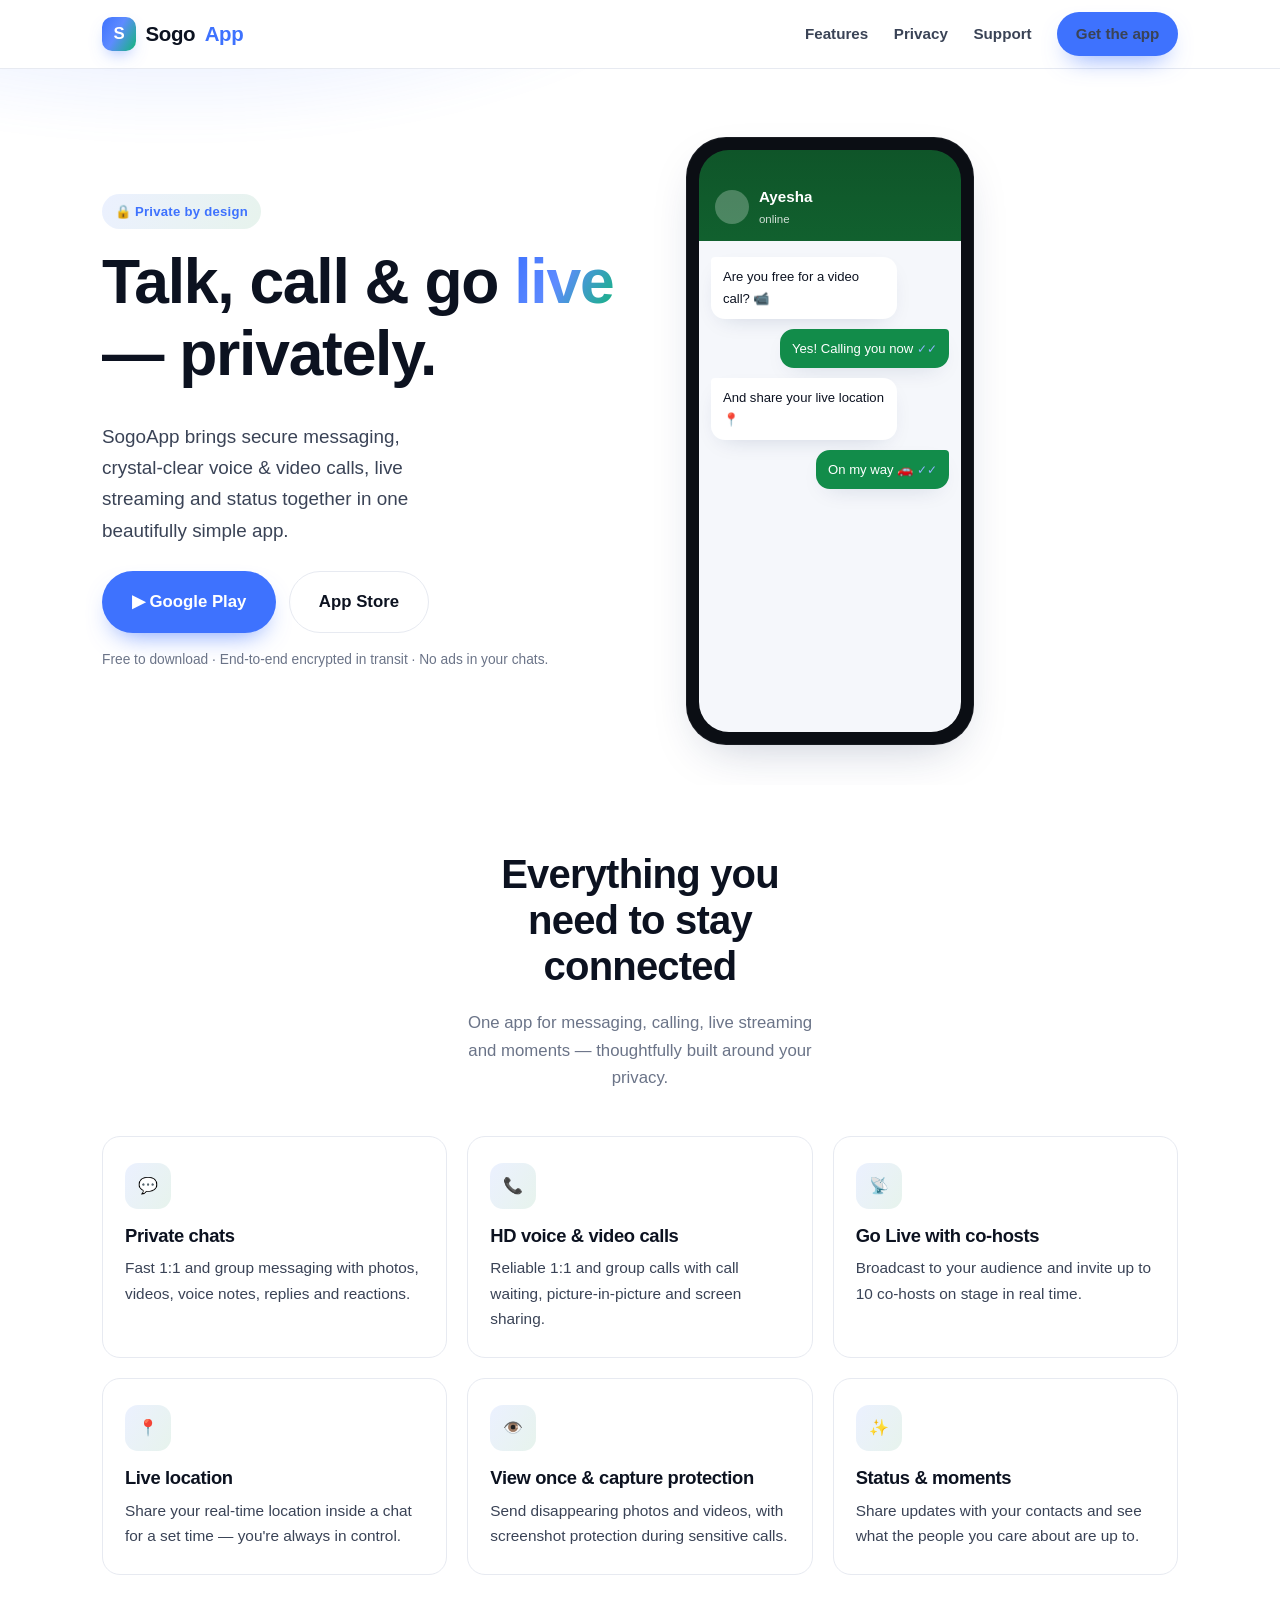
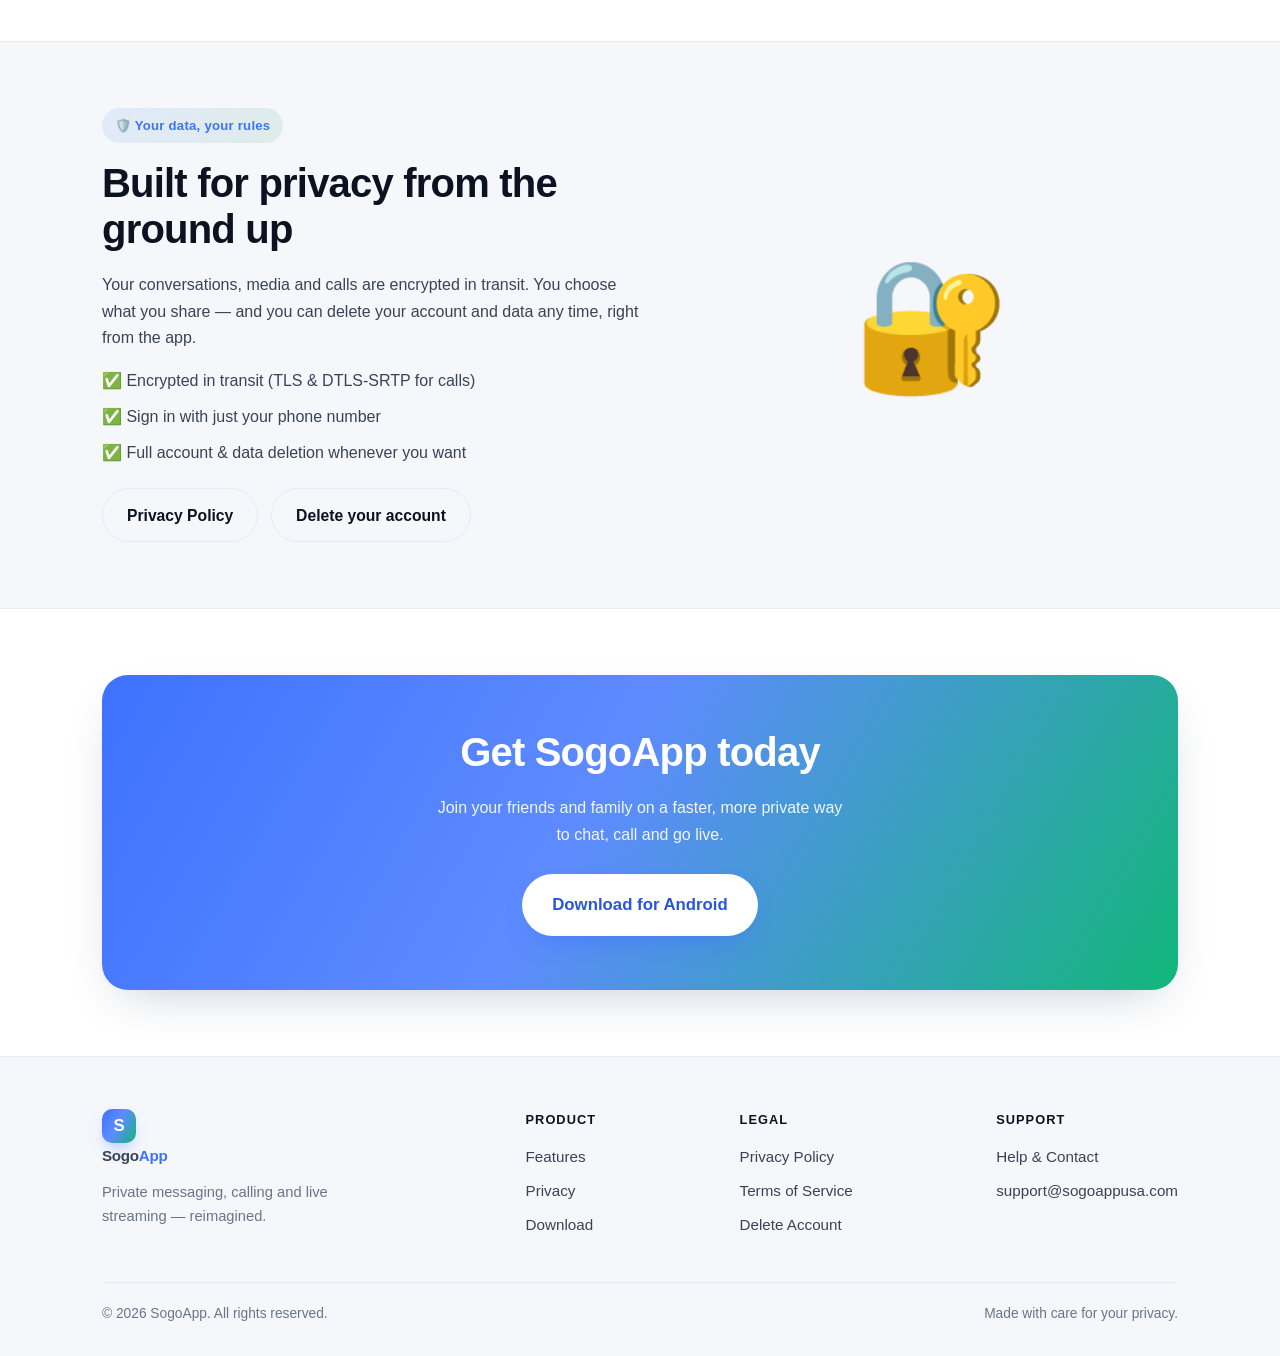
==== index.html @ 24f0921c "feat: SogoApp landing + legal pages (home, delete-account, privacy, terms, support)" ====
<!DOCTYPE html>
<html lang="en">
<head>
  <meta charset="utf-8" />
  <meta name="viewport" content="width=device-width, initial-scale=1" />
  <title>SogoApp — Private Messaging, Calls &amp; Live</title>
  <meta name="description" content="SogoApp is a private messaging and calling app — secure 1:1 and group chats, HD voice and video calls, live streaming with co-hosts, status updates and more." />
  <meta property="og:title" content="SogoApp — Private Messaging, Calls & Live" />
  <meta property="og:description" content="Secure chats, HD calls, live streaming and status — reimagined for privacy." />
  <meta property="og:type" content="website" />
  <link rel="icon" href="data:image/svg+xml,%3Csvg xmlns='http://www.w3.org/2000/svg' viewBox='0 0 100 100'%3E%3Crect width='100' height='100' rx='24' fill='%233E72FE'/%3E%3Ctext x='50' y='68' font-size='58' font-family='Arial' font-weight='bold' fill='white' text-anchor='middle'%3ES%3C/text%3E%3C/svg%3E" />
  <link rel="stylesheet" href="assets/style.css" />
</head>
<body>

  <!-- NAV -->
  <header class="nav">
    <div class="container nav-inner">
      <a href="index.html" class="brand"><span class="mark">S</span> Sogo<span style="color:var(--blue)">App</span></a>
      <nav class="nav-links">
        <a href="#features" class="hide-sm">Features</a>
        <a href="#privacy" class="hide-sm">Privacy</a>
        <a href="support" class="hide-sm">Support</a>
        <a href="#download" class="btn btn-primary" style="padding:.55rem 1.1rem">Get the app</a>
      </nav>
    </div>
  </header>

  <!-- HERO -->
  <section class="hero">
    <div class="container hero-grid">
      <div>
        <span class="eyebrow">🔒 Private by design</span>
        <h1>Talk, call &amp; go <span class="grad-text">live</span> — privately.</h1>
        <p class="lead">SogoApp brings secure messaging, crystal-clear voice &amp; video calls, live streaming and status together in one beautifully simple app.</p>
        <div class="hero-cta" id="download">
          <a href="#" class="btn btn-primary btn-lg">▶ Google Play</a>
          <a href="#" class="btn btn-ghost btn-lg"> App Store</a>
        </div>
        <p class="hero-note">Free to download · End-to-end encrypted in transit · No ads in your chats.</p>
      </div>

      <div class="phone" aria-hidden="true">
        <div class="screen">
          <div class="topbar">
            <div class="av"></div>
            <div><b>Ayesha</b><small>online</small></div>
          </div>
          <div class="chat">
            <div class="bubble in">Are you free for a video call? 📹</div>
            <div class="bubble out">Yes! Calling you now <span class="tick">✓✓</span></div>
            <div class="bubble in">And share your live location 📍</div>
            <div class="bubble out">On my way 🚗 <span class="tick">✓✓</span></div>
          </div>
        </div>
      </div>
    </div>
  </section>

  <!-- FEATURES -->
  <section id="features">
    <div class="container">
      <div class="section-head">
        <h2>Everything you need to stay connected</h2>
        <p>One app for messaging, calling, live streaming and moments — thoughtfully built around your privacy.</p>
      </div>
      <div class="features">
        <div class="card">
          <div class="ic">💬</div>
          <h3>Private chats</h3>
          <p>Fast 1:1 and group messaging with photos, videos, voice notes, replies and reactions.</p>
        </div>
        <div class="card">
          <div class="ic">📞</div>
          <h3>HD voice &amp; video calls</h3>
          <p>Reliable 1:1 and group calls with call waiting, picture-in-picture and screen sharing.</p>
        </div>
        <div class="card">
          <div class="ic">📡</div>
          <h3>Go Live with co-hosts</h3>
          <p>Broadcast to your audience and invite up to 10 co-hosts on stage in real time.</p>
        </div>
        <div class="card">
          <div class="ic">📍</div>
          <h3>Live location</h3>
          <p>Share your real-time location inside a chat for a set time — you're always in control.</p>
        </div>
        <div class="card">
          <div class="ic">👁️</div>
          <h3>View once &amp; capture protection</h3>
          <p>Send disappearing photos and videos, with screenshot protection during sensitive calls.</p>
        </div>
        <div class="card">
          <div class="ic">✨</div>
          <h3>Status &amp; moments</h3>
          <p>Share updates with your contacts and see what the people you care about are up to.</p>
        </div>
      </div>
    </div>
  </section>

  <!-- PRIVACY -->
  <section id="privacy" style="background:var(--surface-2); border-block:1px solid var(--line);">
    <div class="container hero-grid" style="align-items:center">
      <div>
        <span class="eyebrow">🛡️ Your data, your rules</span>
        <h2>Built for privacy from the ground up</h2>
        <p>Your conversations, media and calls are encrypted in transit. You choose what you share — and you can delete your account and data any time, right from the app.</p>
        <ul style="list-style:none; padding:0; margin:.5rem 0 0;">
          <li style="margin-bottom:.6rem;">✅ Encrypted in transit (TLS &amp; DTLS-SRTP for calls)</li>
          <li style="margin-bottom:.6rem;">✅ Sign in with just your phone number</li>
          <li style="margin-bottom:.6rem;">✅ Full account &amp; data deletion whenever you want</li>
        </ul>
        <div style="margin-top:1.4rem; display:flex; gap:.8rem; flex-wrap:wrap;">
          <a href="privacy-policy" class="btn btn-ghost">Privacy Policy</a>
          <a href="delete-account" class="btn btn-ghost">Delete your account</a>
        </div>
      </div>
      <div class="center">
        <div style="font-size:clamp(4rem,12vw,8rem); line-height:1;">🔐</div>
      </div>
    </div>
  </section>

  <!-- CTA -->
  <section>
    <div class="container">
      <div class="cta-band">
        <h2>Get SogoApp today</h2>
        <p>Join your friends and family on a faster, more private way to chat, call and go live.</p>
        <a href="#" class="btn btn-primary btn-lg">Download for Android</a>
      </div>
    </div>
  </section>

  <!-- FOOTER -->
  <footer class="footer">
    <div class="container">
      <div class="footer-grid">
        <div class="col" style="max-width:280px;">
          <a href="index.html" class="brand" style="margin-bottom:12px;"><span class="mark">S</span> Sogo<span style="color:var(--blue)">App</span></a>
          <p style="color:var(--muted); font-size:.92rem;">Private messaging, calling and live streaming — reimagined.</p>
        </div>
        <div class="col">
          <h4>Product</h4>
          <a href="#features">Features</a>
          <a href="#privacy">Privacy</a>
          <a href="#download">Download</a>
        </div>
        <div class="col">
          <h4>Legal</h4>
          <a href="privacy-policy">Privacy Policy</a>
          <a href="terms-of-service">Terms of Service</a>
          <a href="delete-account">Delete Account</a>
        </div>
        <div class="col">
          <h4>Support</h4>
          <a href="support">Help &amp; Contact</a>
          <a href="mailto:support@sogoappusa.com">support@sogoappusa.com</a>
        </div>
      </div>
      <div class="footer-bottom">
        <span>© 2026 SogoApp. All rights reserved.</span>
        <span>Made with care for your privacy.</span>
      </div>
    </div>
  </footer>

</body>
</html>
---- assets/style.css ----
/* ===========================================================
   SogoApp — landing + legal site
   Brand: SogoApp blue #3E72FE · green #128C4A · Spectrum accents
   =========================================================== */

:root {
  --blue: #3E72FE;
  --blue-dark: #2A56D6;
  --green: #128C4A;
  --green-bright: #1AFE93;
  --yellow: #FECB29;
  --red: #FC2424;

  --ink: #0C1220;
  --body: #3a4356;
  --muted: #6b7488;
  --line: #e7eaf1;
  --surface: #ffffff;
  --surface-2: #f5f7fb;
  --bg: #ffffff;

  --grad: linear-gradient(120deg, #3E72FE 0%, #5E8BFF 45%, #12B67A 100%);
  --grad-soft: linear-gradient(120deg, rgba(62,114,254,.10), rgba(18,140,74,.10));

  --radius: 18px;
  --radius-sm: 12px;
  --shadow: 0 18px 50px -20px rgba(20, 40, 90, .28);
  --shadow-sm: 0 8px 24px -12px rgba(20, 40, 90, .22);
  --maxw: 1120px;
  --font: -apple-system, BlinkMacSystemFont, "Segoe UI", Roboto, "Helvetica Neue", Arial, sans-serif;
}

@media (prefers-color-scheme: dark) {
  :root {
    --ink: #f3f6fd;
    --body: #c2c9d8;
    --muted: #8b93a7;
    --line: #232838;
    --surface: #12151d;
    --surface-2: #171b26;
    --bg: #0a0c11;
    --grad-soft: linear-gradient(120deg, rgba(62,114,254,.16), rgba(26,254,147,.12));
    --shadow: 0 24px 60px -22px rgba(0,0,0,.6);
    --shadow-sm: 0 10px 28px -14px rgba(0,0,0,.55);
  }
}

* { box-sizing: border-box; }
html { scroll-behavior: smooth; -webkit-text-size-adjust: 100%; }
body {
  margin: 0;
  font-family: var(--font);
  color: var(--body);
  background: var(--bg);
  line-height: 1.65;
  -webkit-font-smoothing: antialiased;
}
img { max-width: 100%; display: block; }
a { color: var(--blue); text-decoration: none; }
a:hover { text-decoration: underline; }
h1, h2, h3 { color: var(--ink); line-height: 1.15; letter-spacing: -.02em; margin: 0 0 .5em; }
h1 { font-size: clamp(2.2rem, 5.4vw, 3.9rem); font-weight: 800; }
h2 { font-size: clamp(1.6rem, 3.4vw, 2.5rem); font-weight: 800; }
h3 { font-size: 1.15rem; font-weight: 700; }
p { margin: 0 0 1rem; }
.container { width: 100%; max-width: var(--maxw); margin-inline: auto; padding-inline: 22px; }
.center { text-align: center; }
.grad-text {
  background: var(--grad);
  -webkit-background-clip: text; background-clip: text; color: transparent;
}

/* ---------- buttons ---------- */
.btn {
  display: inline-flex; align-items: center; gap: .5rem;
  font-weight: 700; font-size: .98rem;
  padding: .82rem 1.5rem; border-radius: 999px;
  border: 1px solid transparent; cursor: pointer;
  transition: transform .15s ease, box-shadow .15s ease, background .15s ease;
  text-decoration: none;
}
.btn:hover { text-decoration: none; transform: translateY(-2px); }
.btn-primary { background: var(--blue); color: #fff; box-shadow: 0 12px 26px -12px rgba(62,114,254,.75); }
.btn-primary:hover { background: var(--blue-dark); }
.btn-ghost { background: transparent; color: var(--ink); border-color: var(--line); }
.btn-ghost:hover { border-color: var(--blue); color: var(--blue); }
.btn-lg { padding: 1rem 1.8rem; font-size: 1.05rem; }

/* ---------- nav ---------- */
.nav {
  position: sticky; top: 0; z-index: 50;
  backdrop-filter: saturate(180%) blur(14px);
  background: color-mix(in srgb, var(--bg) 82%, transparent);
  border-bottom: 1px solid var(--line);
}
.nav-inner { display: flex; align-items: center; justify-content: space-between; height: 68px; }
.nav-links { display: flex; align-items: center; gap: 1.6rem; }
.nav-links a { color: var(--body); font-weight: 600; font-size: .95rem; }
.nav-links a:hover { color: var(--blue); text-decoration: none; }
@media (max-width: 760px) { .nav-links .hide-sm { display: none; } }

/* ---------- brand wordmark ---------- */
.brand { display: inline-flex; align-items: center; gap: .6rem; font-weight: 800; color: var(--ink); font-size: 1.28rem; letter-spacing: -.02em; }
.brand:hover { text-decoration: none; }
.brand .mark {
  width: 34px; height: 34px; border-radius: 10px;
  background: var(--grad);
  display: grid; place-items: center; color: #fff; font-weight: 800; font-size: 1.05rem;
  box-shadow: 0 8px 18px -8px rgba(62,114,254,.7);
}

/* ---------- hero ---------- */
.hero { position: relative; overflow: hidden; padding: 68px 0 40px; }
.hero::before {
  content: ""; position: absolute; inset: -30% -10% auto -10%; height: 620px; z-index: 0;
  background:
    radial-gradient(60% 60% at 20% 10%, rgba(62,114,254,.22), transparent 60%),
    radial-gradient(50% 50% at 85% 0%, rgba(26,254,147,.20), transparent 60%);
  filter: blur(10px);
}
.hero-grid { position: relative; z-index: 1; display: grid; grid-template-columns: 1.05fr .95fr; gap: 40px; align-items: center; }
.eyebrow {
  display: inline-flex; align-items: center; gap: .5rem;
  font-weight: 700; font-size: .82rem; letter-spacing: .02em;
  color: var(--blue); background: var(--grad-soft);
  padding: .4rem .8rem; border-radius: 999px; margin-bottom: 1.1rem;
}
.hero p.lead { font-size: 1.18rem; color: var(--body); max-width: 34ch; }
.hero-cta { display: flex; flex-wrap: wrap; gap: .8rem; margin-top: 1.6rem; }
.hero-note { margin-top: 1rem; font-size: .86rem; color: var(--muted); }
@media (max-width: 900px) {
  .hero-grid { grid-template-columns: 1fr; text-align: center; }
  .hero p.lead { margin-inline: auto; }
  .hero-cta { justify-content: center; }
  .phone { margin-inline: auto; }
}

/* ---------- phone mockup ---------- */
.phone {
  width: 288px; aspect-ratio: 9 / 19; position: relative;
  background: #0b0e14; border-radius: 40px; padding: 12px;
  box-shadow: var(--shadow); border: 1px solid rgba(255,255,255,.06);
}
.phone .screen {
  width: 100%; height: 100%; border-radius: 30px; overflow: hidden;
  background: linear-gradient(180deg, #0f5529, #147237 40%, #0e1116 40%);
  display: flex; flex-direction: column;
}
.phone .topbar { padding: 34px 16px 12px; color: #fff; display: flex; align-items: center; gap: 10px; }
.phone .topbar .av { width: 34px; height: 34px; border-radius: 50%; background: rgba(255,255,255,.25); }
.phone .topbar b { font-size: .95rem; }
.phone .topbar small { display: block; opacity: .8; font-size: .72rem; font-weight: 500; }
.phone .chat { flex: 1; background: var(--surface-2); padding: 16px 12px; display: flex; flex-direction: column; gap: 10px; }
.bubble { max-width: 78%; padding: 9px 12px; border-radius: 14px; font-size: .82rem; color: var(--ink); box-shadow: var(--shadow-sm); }
.bubble.in { background: var(--surface); border-top-left-radius: 4px; align-self: flex-start; }
.bubble.out { background: #128C4A; color: #fff; border-top-right-radius: 4px; align-self: flex-end; }
.bubble .tick { color: #8FB4FF; font-size: .72rem; }

/* ---------- sections ---------- */
section { padding: 66px 0; }
.section-head { max-width: 40ch; margin: 0 auto 44px; text-align: center; }
.section-head p { color: var(--muted); font-size: 1.05rem; }

/* ---------- feature grid ---------- */
.features { display: grid; grid-template-columns: repeat(3, 1fr); gap: 20px; }
@media (max-width: 860px) { .features { grid-template-columns: 1fr 1fr; } }
@media (max-width: 560px) { .features { grid-template-columns: 1fr; } }
.card {
  background: var(--surface); border: 1px solid var(--line); border-radius: var(--radius);
  padding: 26px 22px; transition: transform .18s ease, box-shadow .18s ease, border-color .18s;
}
.card:hover { transform: translateY(-4px); box-shadow: var(--shadow); border-color: transparent; }
.card .ic {
  width: 46px; height: 46px; border-radius: 13px; display: grid; place-items: center;
  background: var(--grad-soft); color: var(--blue); margin-bottom: 16px;
}
.card .ic svg { width: 24px; height: 24px; }
.card p { font-size: .96rem; margin: 0; }

/* ---------- CTA band ---------- */
.cta-band { position: relative; overflow: hidden; border-radius: 26px; background: var(--grad); color: #fff; padding: 54px 30px; text-align: center; box-shadow: var(--shadow); }
.cta-band h2 { color: #fff; }
.cta-band p { color: rgba(255,255,255,.92); max-width: 46ch; margin: 0 auto 1.6rem; }
.cta-band .btn-primary { background: #fff; color: var(--blue-dark); }
.cta-band .btn-primary:hover { background: #eef2ff; }

/* ---------- footer ---------- */
.footer { border-top: 1px solid var(--line); background: var(--surface-2); padding: 52px 0 30px; }
.footer-grid { display: flex; flex-wrap: wrap; justify-content: space-between; gap: 30px; }
.footer .col h4 { color: var(--ink); font-size: .8rem; text-transform: uppercase; letter-spacing: .08em; margin: 0 0 14px; }
.footer .col a { display: block; color: var(--body); font-size: .95rem; margin-bottom: 9px; }
.footer .col a:hover { color: var(--blue); text-decoration: none; }
.footer-bottom { margin-top: 36px; padding-top: 20px; border-top: 1px solid var(--line); display: flex; flex-wrap: wrap; gap: 12px; justify-content: space-between; align-items: center; color: var(--muted); font-size: .86rem; }

/* ---------- legal / content page ---------- */
.legal { padding: 54px 0 40px; }
.legal .wrap { max-width: 780px; margin-inline: auto; }
.legal h1 { font-size: clamp(1.9rem, 4vw, 2.6rem); margin-bottom: .3rem; }
.legal .updated { color: var(--muted); font-size: .9rem; margin-bottom: 2rem; }
.legal h2 { font-size: 1.3rem; margin-top: 2.2rem; }
.legal h3 { font-size: 1.05rem; margin-top: 1.4rem; }
.legal ul, .legal ol { padding-left: 22px; }
.legal li { margin-bottom: .4rem; }
.callout {
  background: var(--grad-soft); border: 1px solid var(--line);
  border-left: 4px solid var(--blue); border-radius: var(--radius-sm);
  padding: 16px 20px; margin: 1.4rem 0;
}
.callout.green { border-left-color: var(--green); }
.step {
  display: flex; gap: 14px; align-items: flex-start;
  background: var(--surface); border: 1px solid var(--line); border-radius: var(--radius-sm);
  padding: 16px 18px; margin-bottom: 12px;
}
.step .n { flex: 0 0 30px; width: 30px; height: 30px; border-radius: 50%; background: var(--grad); color: #fff; font-weight: 800; display: grid; place-items: center; font-size: .9rem; }
.step .n.plain { background: var(--surface-2); color: var(--blue); border: 1px solid var(--line); }
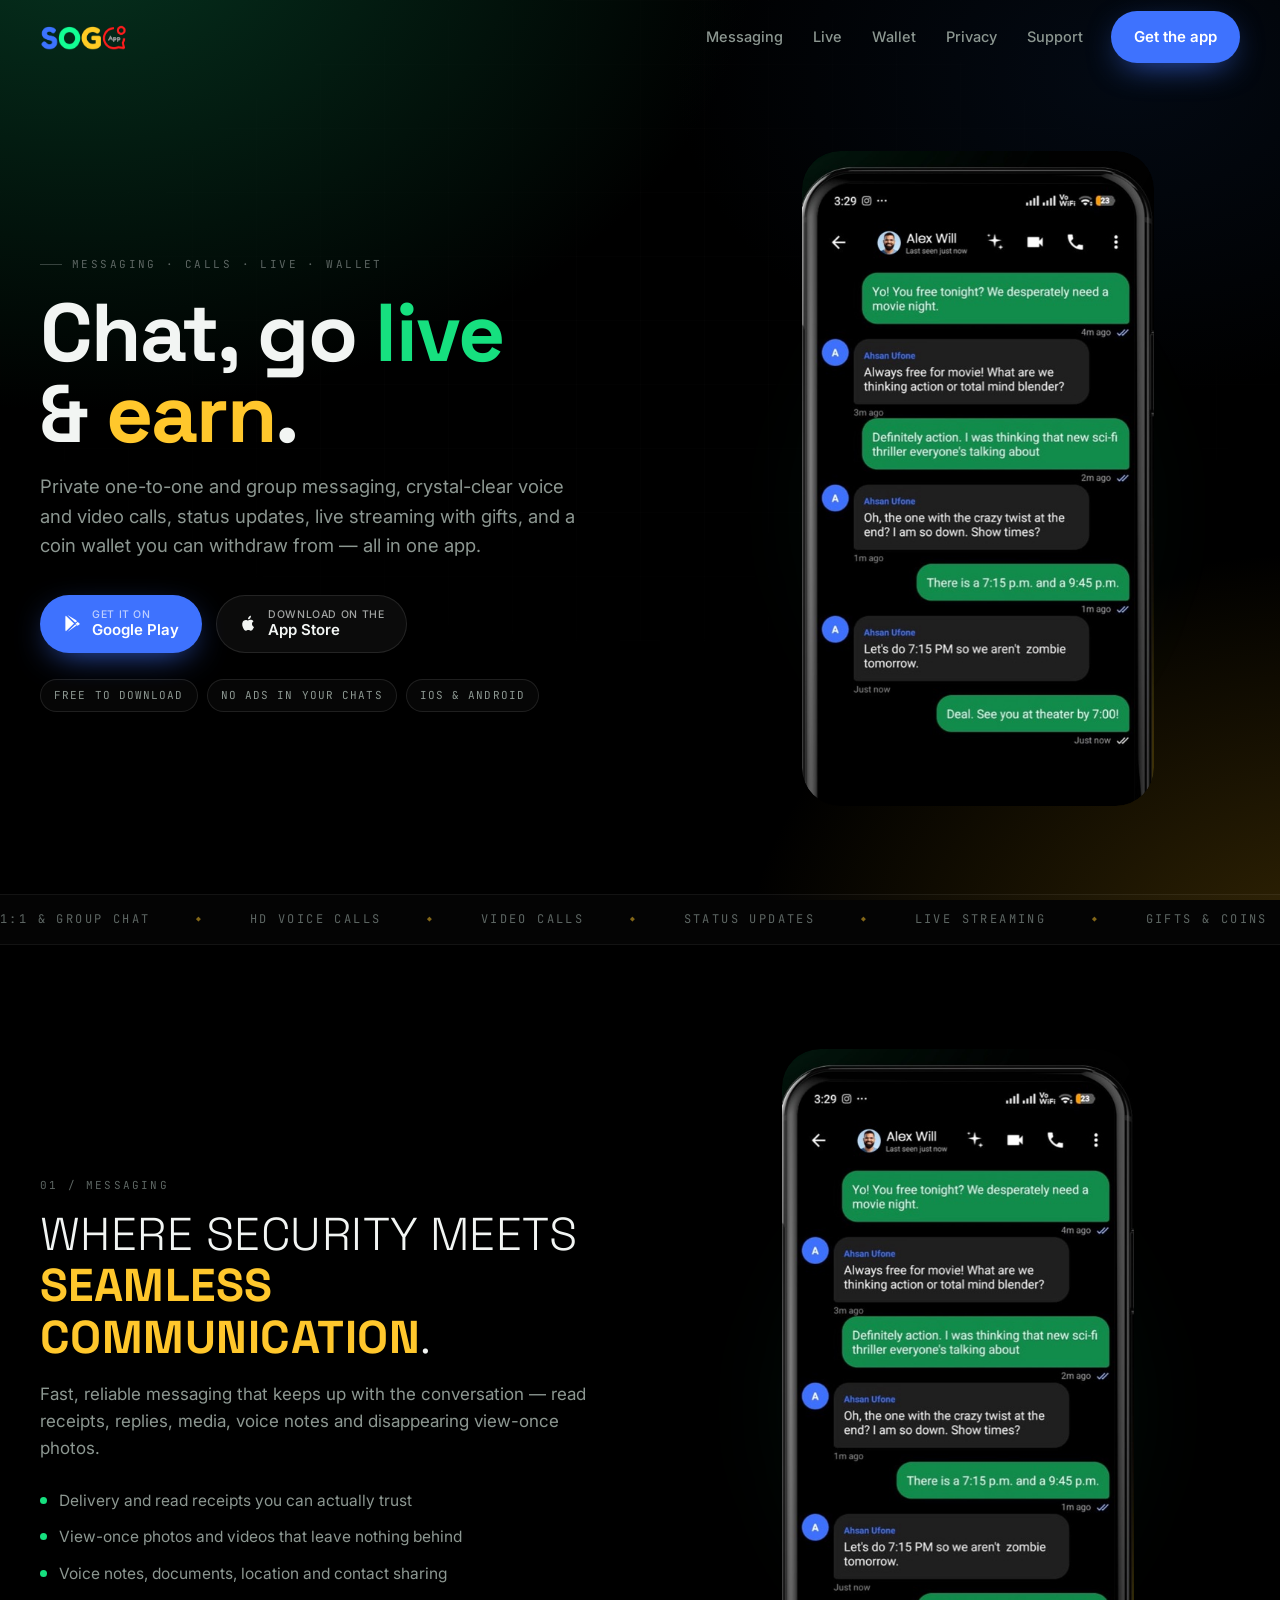
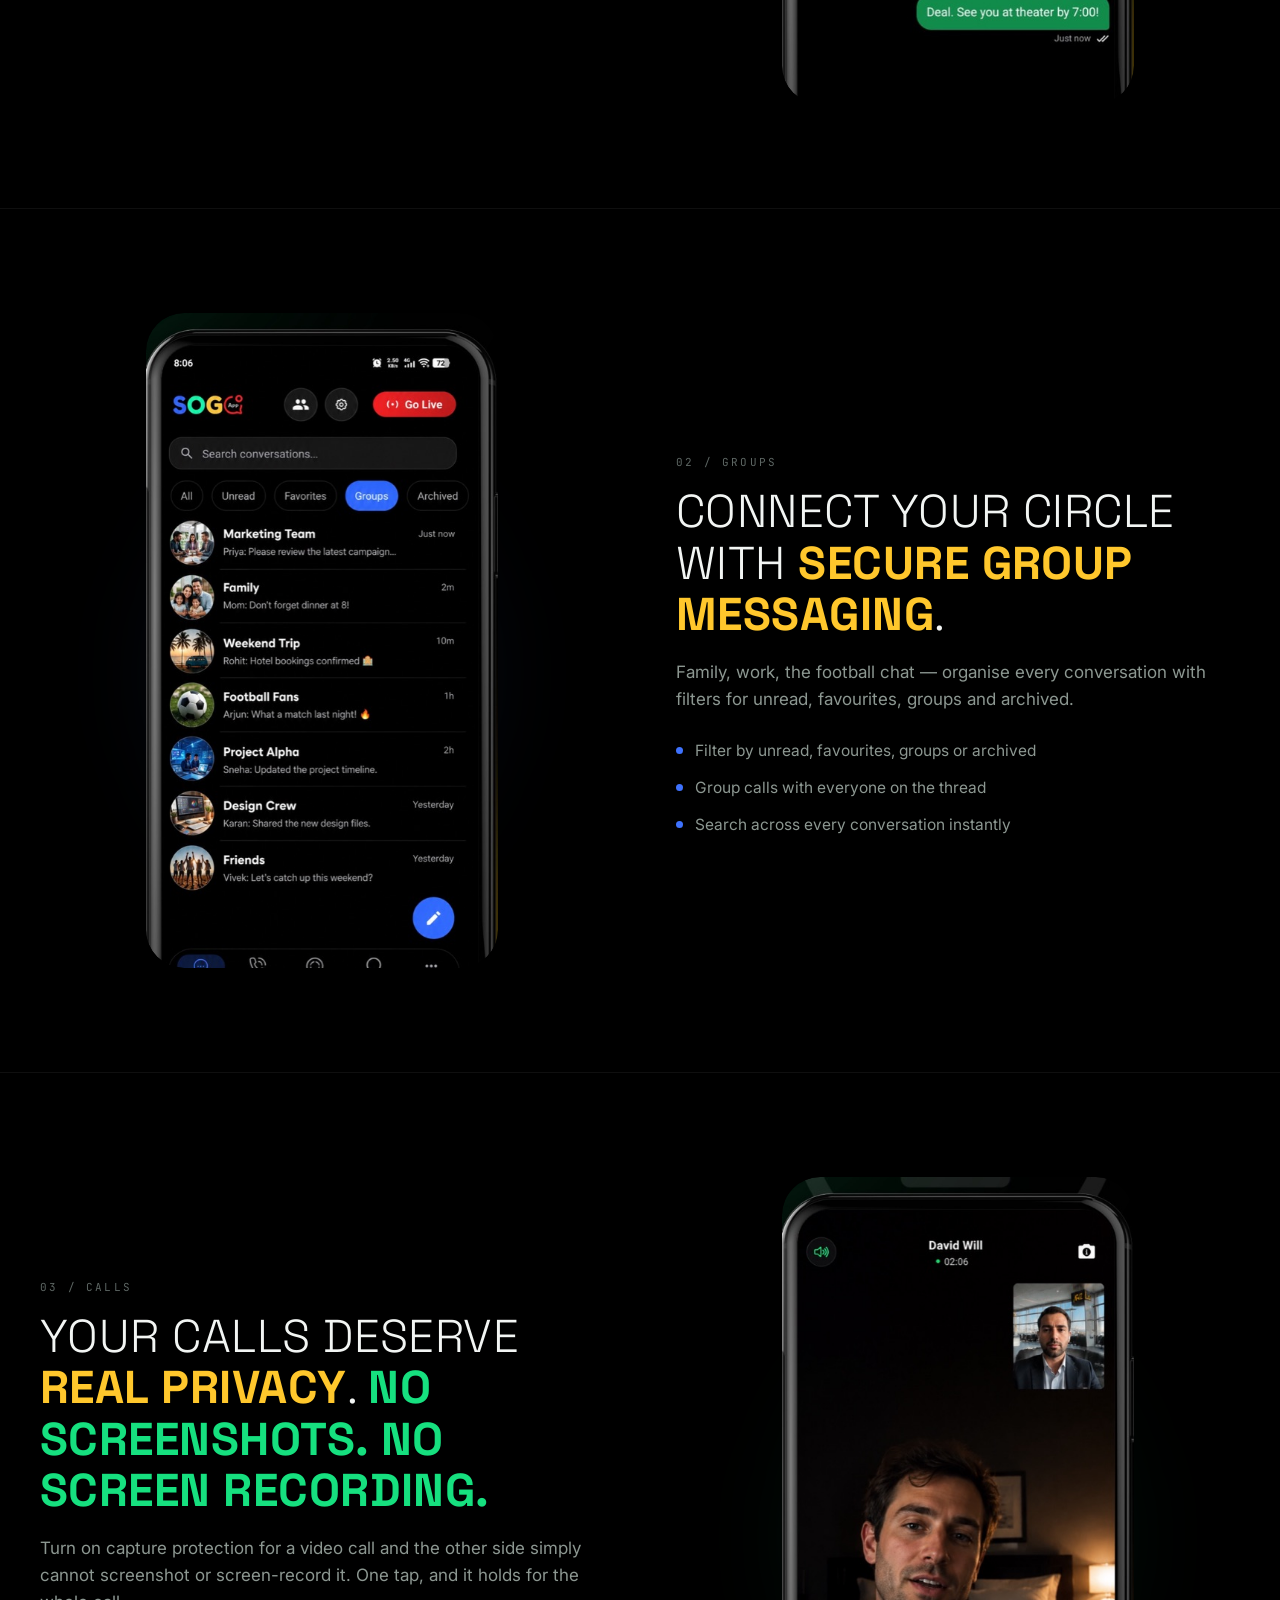
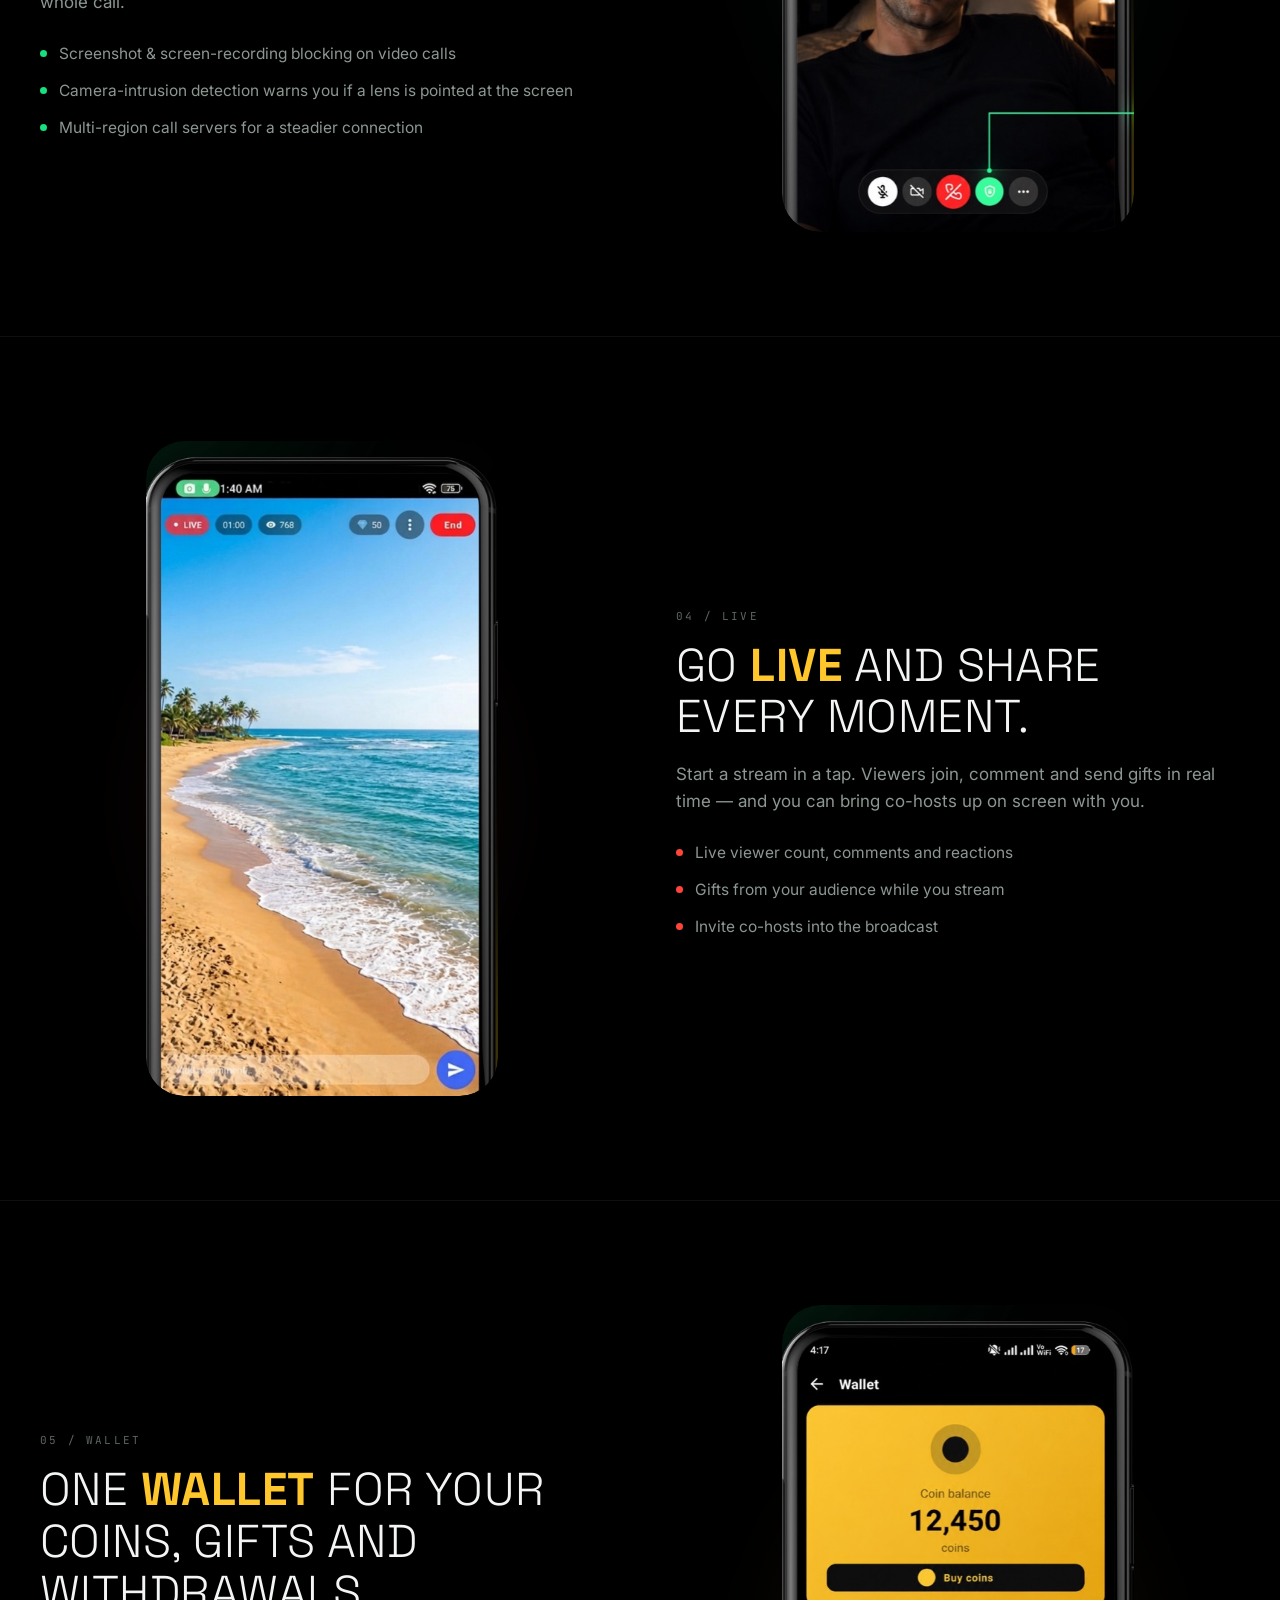
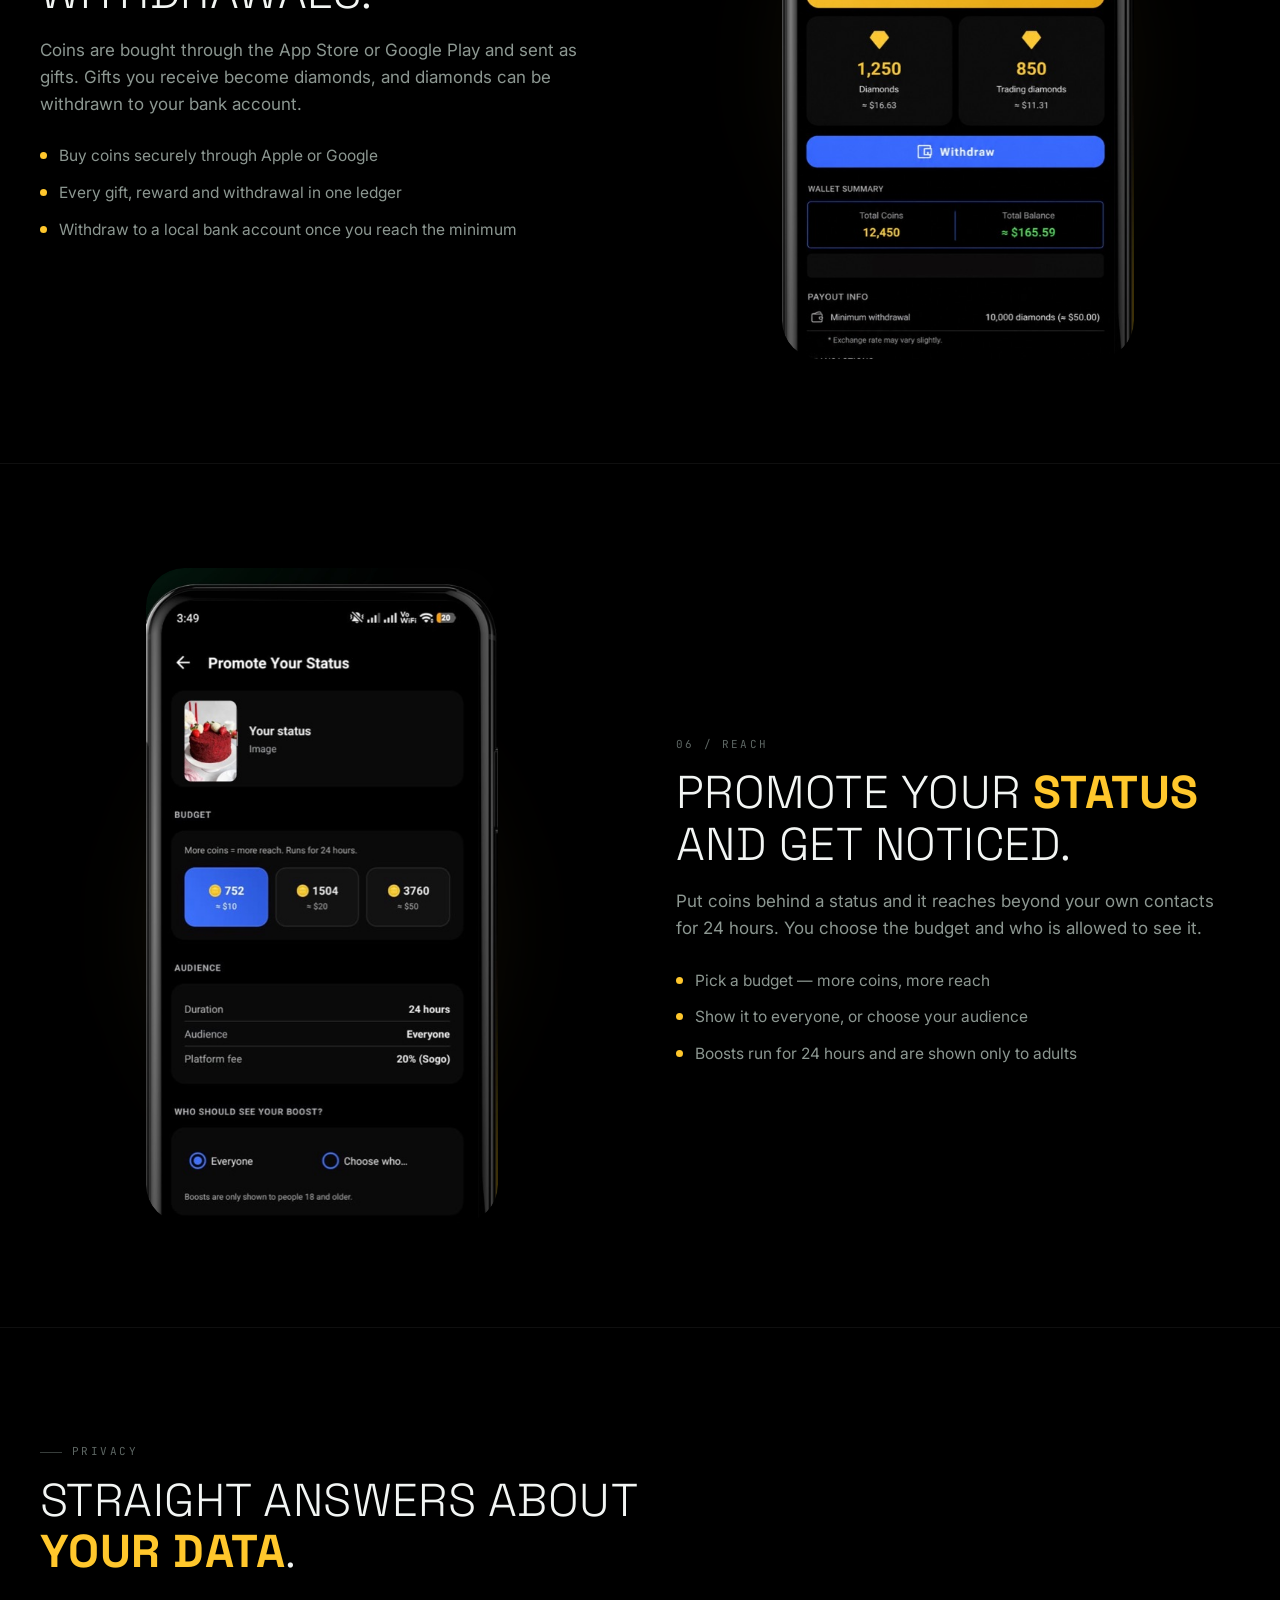
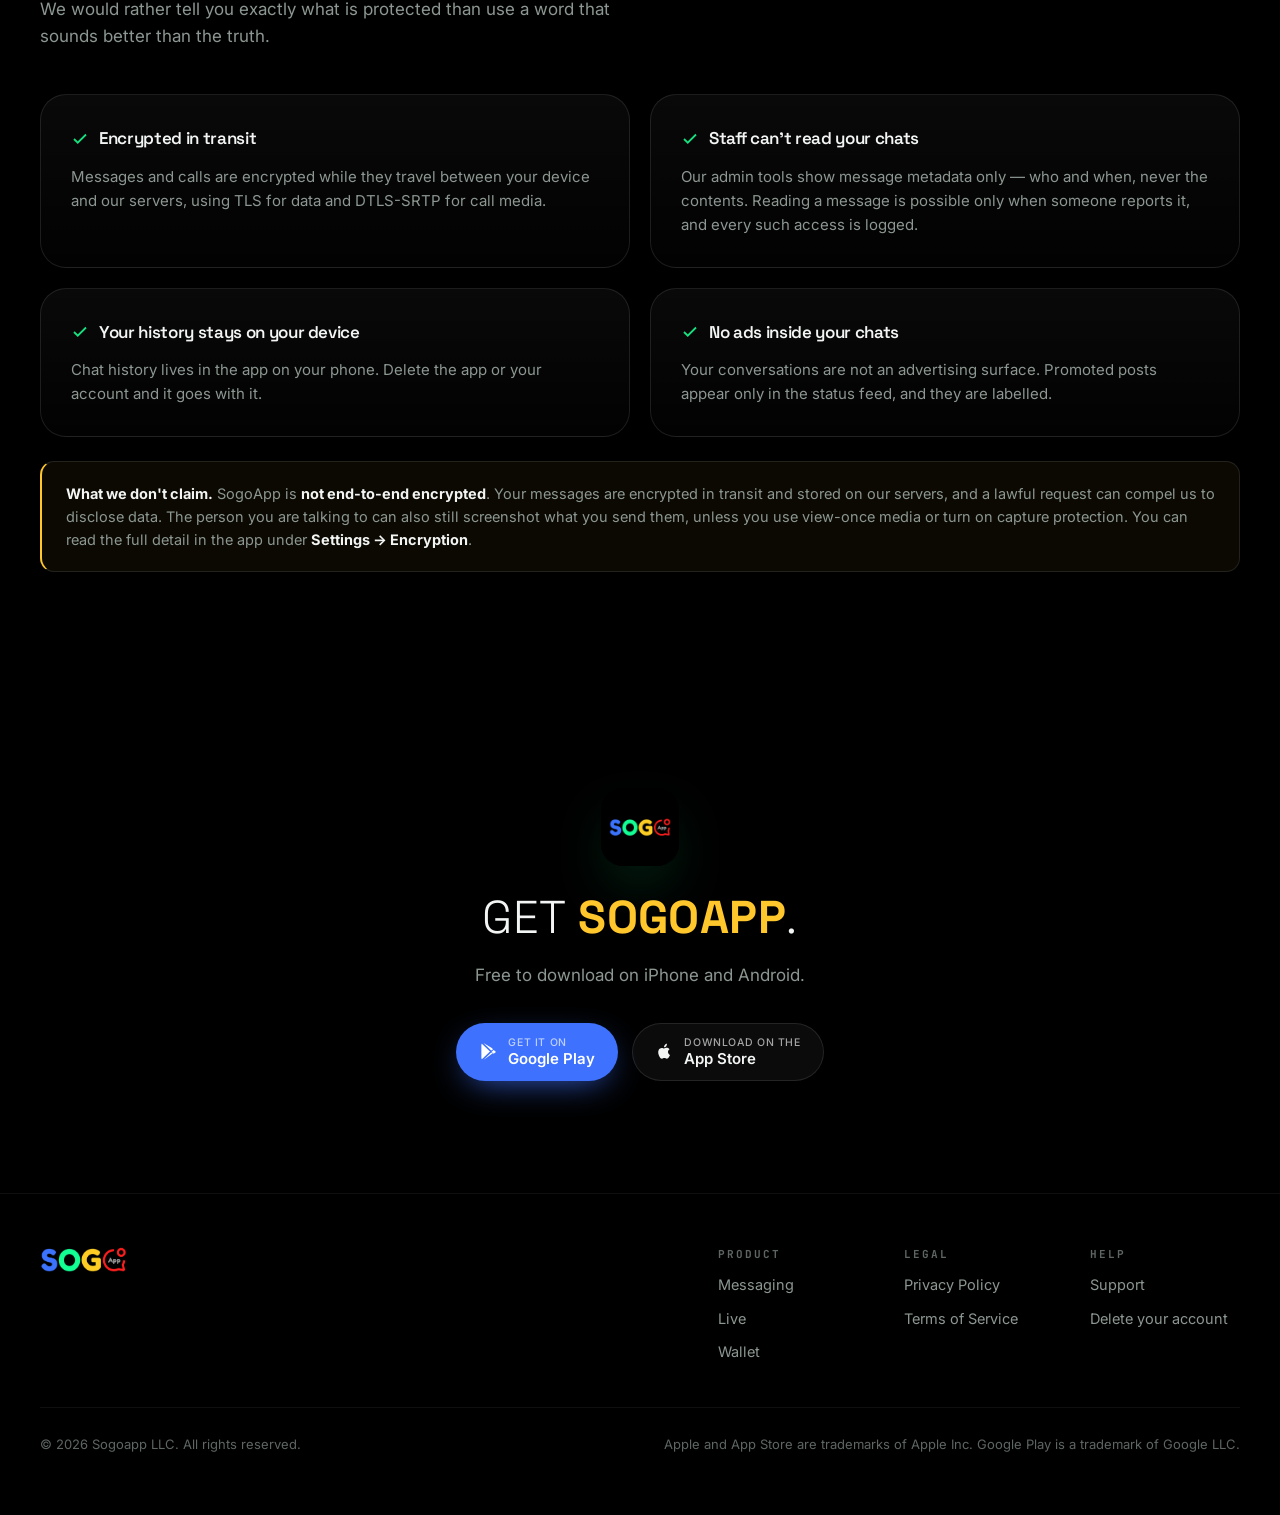
==== commit d3939e20: "site: rebuild on the app's own branding — dark theme, real logo, real screenshots The page shared no" ====
--- a/index.html
+++ b/index.html
@@ -1,170 +1,313 @@
-<!DOCTYPE html>
+<!doctype html>
 <html lang="en">
 <head>
-  <meta charset="utf-8" />
-  <meta name="viewport" content="width=device-width, initial-scale=1" />
-  <title>SogoApp — Private Messaging, Calls &amp; Live</title>
-  <meta name="description" content="SogoApp is a private messaging and calling app — secure 1:1 and group chats, HD voice and video calls, live streaming with co-hosts, status updates and more." />
-  <meta property="og:title" content="SogoApp — Private Messaging, Calls & Live" />
-  <meta property="og:description" content="Secure chats, HD calls, live streaming and status — reimagined for privacy." />
-  <meta property="og:type" content="website" />
-  <link rel="icon" href="data:image/svg+xml,%3Csvg xmlns='http://www.w3.org/2000/svg' viewBox='0 0 100 100'%3E%3Crect width='100' height='100' rx='24' fill='%233E72FE'/%3E%3Ctext x='50' y='68' font-size='58' font-family='Arial' font-weight='bold' fill='white' text-anchor='middle'%3ES%3C/text%3E%3C/svg%3E" />
-  <link rel="stylesheet" href="assets/style.css" />
+<meta charset="utf-8">
+<meta name="viewport" content="width=device-width,initial-scale=1">
+<title>SogoApp — Chat, Go Live &amp; Earn</title>
+<meta name="description" content="SogoApp is a messaging app with voice and video calls, group chats, status, live streaming and a built-in coin wallet. Free on iOS and Android.">
+<meta name="theme-color" content="#000000">
+<link rel="icon" href="assets/icon.png">
+<link rel="apple-touch-icon" href="assets/icon.png">
+<meta property="og:title" content="SogoApp — Chat, Go Live &amp; Earn">
+<meta property="og:description" content="Messaging, calls, group chats, status, live streaming and a coin wallet — in one app.">
+<meta property="og:type" content="website">
+<meta property="og:url" content="https://app.sogoapps.com">
+<meta property="og:image" content="https://app.sogoapps.com/assets/shots/chat.jpg">
+<meta name="twitter:card" content="summary_large_image">
+<link rel="preconnect" href="https://fonts.googleapis.com">
+<link rel="preconnect" href="https://fonts.gstatic.com" crossorigin>
+<link href="https://fonts.googleapis.com/css2?family=Inter:wght@400;500;600&family=Space+Grotesk:wght@300;500;700&family=JetBrains+Mono:wght@400;500&display=swap" rel="stylesheet">
+<link rel="stylesheet" href="assets/style.css">
 </head>
 <body>
-
-  <!-- NAV -->
-  <header class="nav">
-    <div class="container nav-inner">
-      <a href="index.html" class="brand"><span class="mark">S</span> Sogo<span style="color:var(--blue)">App</span></a>
-      <nav class="nav-links">
-        <a href="#features" class="hide-sm">Features</a>
-        <a href="#privacy" class="hide-sm">Privacy</a>
-        <a href="support" class="hide-sm">Support</a>
-        <a href="#download" class="btn btn-primary" style="padding:.55rem 1.1rem">Get the app</a>
-      </nav>
-    </div>
-  </header>
-
-  <!-- HERO -->
-  <section class="hero">
-    <div class="container hero-grid">
-      <div>
-        <span class="eyebrow">🔒 Private by design</span>
-        <h1>Talk, call &amp; go <span class="grad-text">live</span> — privately.</h1>
-        <p class="lead">SogoApp brings secure messaging, crystal-clear voice &amp; video calls, live streaming and status together in one beautifully simple app.</p>
-        <div class="hero-cta" id="download">
-          <a href="#" class="btn btn-primary btn-lg">▶ Google Play</a>
-          <a href="#" class="btn btn-ghost btn-lg"> App Store</a>
-        </div>
-        <p class="hero-note">Free to download · End-to-end encrypted in transit · No ads in your chats.</p>
-      </div>
-
-      <div class="phone" aria-hidden="true">
-        <div class="screen">
-          <div class="topbar">
-            <div class="av"></div>
-            <div><b>Ayesha</b><small>online</small></div>
-          </div>
-          <div class="chat">
-            <div class="bubble in">Are you free for a video call? 📹</div>
-            <div class="bubble out">Yes! Calling you now <span class="tick">✓✓</span></div>
-            <div class="bubble in">And share your live location 📍</div>
-            <div class="bubble out">On my way 🚗 <span class="tick">✓✓</span></div>
-          </div>
-        </div>
-      </div>
-    </div>
-  </section>
-
-  <!-- FEATURES -->
-  <section id="features">
-    <div class="container">
-      <div class="section-head">
-        <h2>Everything you need to stay connected</h2>
-        <p>One app for messaging, calling, live streaming and moments — thoughtfully built around your privacy.</p>
-      </div>
-      <div class="features">
-        <div class="card">
-          <div class="ic">💬</div>
-          <h3>Private chats</h3>
-          <p>Fast 1:1 and group messaging with photos, videos, voice notes, replies and reactions.</p>
-        </div>
-        <div class="card">
-          <div class="ic">📞</div>
-          <h3>HD voice &amp; video calls</h3>
-          <p>Reliable 1:1 and group calls with call waiting, picture-in-picture and screen sharing.</p>
-        </div>
-        <div class="card">
-          <div class="ic">📡</div>
-          <h3>Go Live with co-hosts</h3>
-          <p>Broadcast to your audience and invite up to 10 co-hosts on stage in real time.</p>
-        </div>
-        <div class="card">
-          <div class="ic">📍</div>
-          <h3>Live location</h3>
-          <p>Share your real-time location inside a chat for a set time — you're always in control.</p>
-        </div>
-        <div class="card">
-          <div class="ic">👁️</div>
-          <h3>View once &amp; capture protection</h3>
-          <p>Send disappearing photos and videos, with screenshot protection during sensitive calls.</p>
-        </div>
-        <div class="card">
-          <div class="ic">✨</div>
-          <h3>Status &amp; moments</h3>
-          <p>Share updates with your contacts and see what the people you care about are up to.</p>
-        </div>
-      </div>
-    </div>
-  </section>
-
-  <!-- PRIVACY -->
-  <section id="privacy" style="background:var(--surface-2); border-block:1px solid var(--line);">
-    <div class="container hero-grid" style="align-items:center">
-      <div>
-        <span class="eyebrow">🛡️ Your data, your rules</span>
-        <h2>Built for privacy from the ground up</h2>
-        <p>Your conversations, media and calls are encrypted in transit. You choose what you share — and you can delete your account and data any time, right from the app.</p>
-        <ul style="list-style:none; padding:0; margin:.5rem 0 0;">
-          <li style="margin-bottom:.6rem;">✅ Encrypted in transit (TLS &amp; DTLS-SRTP for calls)</li>
-          <li style="margin-bottom:.6rem;">✅ Sign in with just your phone number</li>
-          <li style="margin-bottom:.6rem;">✅ Full account &amp; data deletion whenever you want</li>
-        </ul>
-        <div style="margin-top:1.4rem; display:flex; gap:.8rem; flex-wrap:wrap;">
-          <a href="privacy-policy" class="btn btn-ghost">Privacy Policy</a>
-          <a href="delete-account" class="btn btn-ghost">Delete your account</a>
-        </div>
-      </div>
-      <div class="center">
-        <div style="font-size:clamp(4rem,12vw,8rem); line-height:1;">🔐</div>
-      </div>
-    </div>
-  </section>
-
-  <!-- CTA -->
-  <section>
-    <div class="container">
-      <div class="cta-band">
-        <h2>Get SogoApp today</h2>
-        <p>Join your friends and family on a faster, more private way to chat, call and go live.</p>
-        <a href="#" class="btn btn-primary btn-lg">Download for Android</a>
-      </div>
-    </div>
-  </section>
-
-  <!-- FOOTER -->
-  <footer class="footer">
-    <div class="container">
-      <div class="footer-grid">
-        <div class="col" style="max-width:280px;">
-          <a href="index.html" class="brand" style="margin-bottom:12px;"><span class="mark">S</span> Sogo<span style="color:var(--blue)">App</span></a>
-          <p style="color:var(--muted); font-size:.92rem;">Private messaging, calling and live streaming — reimagined.</p>
-        </div>
-        <div class="col">
-          <h4>Product</h4>
-          <a href="#features">Features</a>
-          <a href="#privacy">Privacy</a>
-          <a href="#download">Download</a>
-        </div>
-        <div class="col">
-          <h4>Legal</h4>
-          <a href="privacy-policy">Privacy Policy</a>
-          <a href="terms-of-service">Terms of Service</a>
-          <a href="delete-account">Delete Account</a>
-        </div>
-        <div class="col">
-          <h4>Support</h4>
-          <a href="support">Help &amp; Contact</a>
-          <a href="mailto:support@sogoappusa.com">support@sogoappusa.com</a>
-        </div>
-      </div>
-      <div class="footer-bottom">
-        <span>© 2026 SogoApp. All rights reserved.</span>
-        <span>Made with care for your privacy.</span>
-      </div>
-    </div>
-  </footer>
-
+<div class="room"></div><div class="grid"></div>
+
+<header class="nav" id="nav">
+  <div class="shell nav-in">
+    <a class="brand" href="index.html" aria-label="SogoApp home"><img src="assets/wordmark.png" alt="SogoApp"></a>
+    <nav class="nav-links">
+      <a href="#messaging">Messaging</a>
+      <a href="#live">Live</a>
+      <a href="#wallet">Wallet</a>
+      <a href="#privacy">Privacy</a>
+      <a href="support">Support</a>
+    </nav>
+    <a class="btn btn-primary" href="#get">Get the app</a>
+  </div>
+</header>
+
+<!-- ── Hero ───────────────────────────────────────────────────────────── -->
+<section class="hero">
+  <div class="shell hero-in">
+    <div class="rv">
+      <p class="eyebrow">Messaging · Calls · Live · Wallet</p>
+      <h1 class="h1">Chat, go <span class="live">live</span><br>&amp; <span class="earn">earn</span>.</h1>
+      <p class="lede">Private one-to-one and group messaging, crystal-clear voice and video calls,
+        status updates, live streaming with gifts, and a coin wallet you can withdraw from —
+        all in one app.</p>
+
+      <div class="cta">
+        <a class="btn btn-primary" href="https://play.google.com/store/apps/details?id=com.org.sogo" target="_blank" rel="noopener">
+          <svg viewBox="0 0 24 24" fill="currentColor" aria-hidden="true"><path d="M3.6 2.3 13.9 12 3.6 21.7A2 2 0 0 1 3 20.3V3.7a2 2 0 0 1 .6-1.4Zm11.8 8.3L5.6 1.4l10.1 5.8 2.2 2.1-2.5 1.3Zm2.5 2.8-2.2 2.1L5.6 22.6l9.8-9.2 2.5 1.3Zm2.4-2.1c1 .6 1 1.8 0 2.4l-2 1.1-2.5-2.3 2.5-2.3 2 1.1Z"/></svg>
+          <span class="stack"><small>Get it on</small>Google&nbsp;Play</span>
+        </a>
+        <a class="btn btn-ghost" href="https://apps.apple.com/app/id6760476602" target="_blank" rel="noopener">
+          <svg viewBox="0 0 24 24" fill="currentColor" aria-hidden="true"><path d="M16.4 12.7c0-2.3 1.9-3.4 2-3.5-1.1-1.6-2.8-1.8-3.4-1.8-1.4-.2-2.8.9-3.5.9-.7 0-1.8-.8-3-.8-1.5 0-2.9.9-3.7 2.3-1.6 2.7-.4 6.8 1.1 9 .8 1.1 1.7 2.3 2.9 2.2 1.2 0 1.6-.7 3-.7s1.8.7 3 .7c1.3 0 2.1-1.1 2.8-2.2.9-1.2 1.3-2.5 1.3-2.5s-2.5-1-2.5-3.6ZM14.2 5.3c.6-.8 1-1.9.9-3-.9 0-2.1.6-2.7 1.4-.6.7-1.1 1.8-1 2.9 1 .1 2.1-.5 2.8-1.3Z"/></svg>
+          <span class="stack"><small>Download on the</small>App&nbsp;Store</span>
+        </a>
+      </div>
+
+      <div class="trust">
+        <span class="chip">Free to download</span>
+        <span class="chip">No ads in your chats</span>
+        <span class="chip">iOS &amp; Android</span>
+      </div>
+    </div>
+
+    <div class="device rv" data-glow="green">
+      <img src="assets/shots/chat.jpg" width="499" height="860" alt="A SogoApp one-to-one chat" fetchpriority="high">
+    </div>
+  </div>
+</section>
+
+<div class="ticker" aria-hidden="true">
+  <div class="ticker-track">
+    <span>1:1 &amp; group chat</span><span>HD voice calls</span><span>Video calls</span>
+    <span>Status updates</span><span>Live streaming</span><span>Gifts &amp; coins</span>
+    <span>Screenshot protection</span><span>Withdraw earnings</span>
+    <span>1:1 &amp; group chat</span><span>HD voice calls</span><span>Video calls</span>
+    <span>Status updates</span><span>Live streaming</span><span>Gifts &amp; coins</span>
+    <span>Screenshot protection</span><span>Withdraw earnings</span>
+  </div>
+</div>
+
+<!-- ── Features ───────────────────────────────────────────────────────── -->
+<section class="feat" id="messaging" data-accent="green">
+  <div class="shell feat-in">
+    <div class="copy rv">
+      <p class="num">01 / MESSAGING</p>
+      <h2 class="kicker">Where security meets <b>seamless communication</b>.</h2>
+      <p class="lede">Fast, reliable messaging that keeps up with the conversation — read receipts,
+        replies, media, voice notes and disappearing view-once photos.</p>
+      <ul class="bullets">
+        <li><span class="dot"></span>Delivery and read receipts you can actually trust</li>
+        <li><span class="dot"></span>View-once photos and videos that leave nothing behind</li>
+        <li><span class="dot"></span>Voice notes, documents, location and contact sharing</li>
+      </ul>
+    </div>
+    <div class="device rv" data-glow="green"><img src="assets/shots/chat.jpg" width="499" height="860" alt="SogoApp chat screen" loading="lazy"></div>
+  </div>
+</section>
+
+<section class="feat flip" data-accent="blue">
+  <div class="shell feat-in">
+    <div class="copy rv">
+      <p class="num">02 / GROUPS</p>
+      <h2 class="kicker">Connect your circle with <b>secure group messaging</b>.</h2>
+      <p class="lede">Family, work, the football chat — organise every conversation with filters for
+        unread, favourites, groups and archived.</p>
+      <ul class="bullets">
+        <li><span class="dot"></span>Filter by unread, favourites, groups or archived</li>
+        <li><span class="dot"></span>Group calls with everyone on the thread</li>
+        <li><span class="dot"></span>Search across every conversation instantly</li>
+      </ul>
+    </div>
+    <div class="device rv" data-glow="blue"><img src="assets/shots/Group-chat.jpg" width="499" height="860" alt="SogoApp group chat list" loading="lazy"></div>
+  </div>
+</section>
+
+<section class="feat" data-accent="green">
+  <div class="shell feat-in">
+    <div class="copy rv">
+      <p class="num">03 / CALLS</p>
+      <h2 class="kicker">Your calls deserve <b>real privacy</b>. <span class="g">No screenshots. No screen recording.</span></h2>
+      <p class="lede">Turn on capture protection for a video call and the other side simply cannot
+        screenshot or screen-record it. One tap, and it holds for the whole call.</p>
+      <ul class="bullets">
+        <li><span class="dot"></span>Screenshot &amp; screen-recording blocking on video calls</li>
+        <li><span class="dot"></span>Camera-intrusion detection warns you if a lens is pointed at the screen</li>
+        <li><span class="dot"></span>Multi-region call servers for a steadier connection</li>
+      </ul>
+    </div>
+    <div class="device rv" data-glow="green"><img src="assets/shots/video-call.jpg" width="499" height="860" alt="SogoApp video call with capture protection on" loading="lazy"></div>
+  </div>
+</section>
+
+<section class="feat flip" id="live" data-accent="red">
+  <div class="shell feat-in">
+    <div class="copy rv">
+      <p class="num">04 / LIVE</p>
+      <h2 class="kicker">Go <b>live</b> and share every moment.</h2>
+      <p class="lede">Start a stream in a tap. Viewers join, comment and send gifts in real time —
+        and you can bring co-hosts up on screen with you.</p>
+      <ul class="bullets">
+        <li><span class="dot"></span>Live viewer count, comments and reactions</li>
+        <li><span class="dot"></span>Gifts from your audience while you stream</li>
+        <li><span class="dot"></span>Invite co-hosts into the broadcast</li>
+      </ul>
+    </div>
+    <div class="device rv" data-glow="red"><img src="assets/shots/Live.jpg" width="499" height="860" alt="A SogoApp live stream" loading="lazy"></div>
+  </div>
+</section>
+
+<section class="feat" id="wallet" data-accent="gold">
+  <div class="shell feat-in">
+    <div class="copy rv">
+      <p class="num">05 / WALLET</p>
+      <h2 class="kicker">One <b>wallet</b> for your coins, gifts and withdrawals.</h2>
+      <p class="lede">Coins are bought through the App&nbsp;Store or Google&nbsp;Play and sent as gifts.
+        Gifts you receive become diamonds, and diamonds can be withdrawn to your bank account.</p>
+      <ul class="bullets">
+        <li><span class="dot"></span>Buy coins securely through Apple or Google</li>
+        <li><span class="dot"></span>Every gift, reward and withdrawal in one ledger</li>
+        <li><span class="dot"></span>Withdraw to a local bank account once you reach the minimum</li>
+      </ul>
+    </div>
+    <div class="device rv" data-glow="gold"><img src="assets/shots/Wallet.jpg" width="499" height="860" alt="SogoApp wallet with coin and diamond balances" loading="lazy"></div>
+  </div>
+</section>
+
+<section class="feat flip" data-accent="gold">
+  <div class="shell feat-in">
+    <div class="copy rv">
+      <p class="num">06 / REACH</p>
+      <h2 class="kicker">Promote your <b>status</b> and get noticed.</h2>
+      <p class="lede">Put coins behind a status and it reaches beyond your own contacts for 24 hours.
+        You choose the budget and who is allowed to see it.</p>
+      <ul class="bullets">
+        <li><span class="dot"></span>Pick a budget — more coins, more reach</li>
+        <li><span class="dot"></span>Show it to everyone, or choose your audience</li>
+        <li><span class="dot"></span>Boosts run for 24 hours and are shown only to adults</li>
+      </ul>
+    </div>
+    <div class="device rv" data-glow="gold"><img src="assets/shots/status-boost.jpg" width="499" height="860" alt="SogoApp promote-your-status screen" loading="lazy"></div>
+  </div>
+</section>
+
+<!-- ── Privacy — deliberately plain. No E2EE claim. ────────────────────── -->
+<section class="privacy" id="privacy">
+  <div class="shell">
+    <div class="rv" style="max-width:640px">
+      <p class="eyebrow">Privacy</p>
+      <h2 class="kicker">Straight answers about <b>your data</b>.</h2>
+      <p class="lede">We would rather tell you exactly what is protected than use a word that sounds
+        better than the truth.</p>
+    </div>
+
+    <div class="pcards">
+      <div class="card rv">
+        <h3><svg class="tick" viewBox="0 0 24 24" fill="none" stroke="#16E07F" stroke-width="2.4"><path d="M20 6 9 17l-5-5"/></svg>Encrypted in transit</h3>
+        <p>Messages and calls are encrypted while they travel between your device and our servers,
+          using TLS for data and DTLS-SRTP for call media.</p>
+      </div>
+      <div class="card rv">
+        <h3><svg class="tick" viewBox="0 0 24 24" fill="none" stroke="#16E07F" stroke-width="2.4"><path d="M20 6 9 17l-5-5"/></svg>Staff can't read your chats</h3>
+        <p>Our admin tools show message metadata only — who and when, never the contents. Reading a
+          message is possible only when someone reports it, and every such access is logged.</p>
+      </div>
+      <div class="card rv">
+        <h3><svg class="tick" viewBox="0 0 24 24" fill="none" stroke="#16E07F" stroke-width="2.4"><path d="M20 6 9 17l-5-5"/></svg>Your history stays on your device</h3>
+        <p>Chat history lives in the app on your phone. Delete the app or your account and it goes
+          with it.</p>
+      </div>
+      <div class="card rv">
+        <h3><svg class="tick" viewBox="0 0 24 24" fill="none" stroke="#16E07F" stroke-width="2.4"><path d="M20 6 9 17l-5-5"/></svg>No ads inside your chats</h3>
+        <p>Your conversations are not an advertising surface. Promoted posts appear only in the
+          status feed, and they are labelled.</p>
+      </div>
+    </div>
+
+    <div class="note rv">
+      <p><b>What we don't claim.</b> SogoApp is <b>not end-to-end encrypted</b>. Your messages are
+      encrypted in transit and stored on our servers, and a lawful request can compel us to disclose
+      data. The person you are talking to can also still screenshot what you send them, unless you
+      use view-once media or turn on capture protection. You can read the full detail in the app
+      under <b>Settings → Encryption</b>.</p>
+    </div>
+  </div>
+</section>
+
+<!-- ── Get the app ────────────────────────────────────────────────────── -->
+<section class="band" id="get">
+  <div class="shell rv">
+    <img class="band-icon" src="assets/icon.png" alt="" width="78" height="78">
+    <h2 class="kicker" style="text-align:center">Get <b>SogoApp</b>.</h2>
+    <p class="lede" style="margin-inline:auto; text-align:center">Free to download on iPhone and Android.</p>
+    <div class="cta">
+      <a class="btn btn-primary" href="https://play.google.com/store/apps/details?id=com.org.sogo" target="_blank" rel="noopener">
+        <svg viewBox="0 0 24 24" fill="currentColor" aria-hidden="true"><path d="M3.6 2.3 13.9 12 3.6 21.7A2 2 0 0 1 3 20.3V3.7a2 2 0 0 1 .6-1.4Zm11.8 8.3L5.6 1.4l10.1 5.8 2.2 2.1-2.5 1.3Zm2.5 2.8-2.2 2.1L5.6 22.6l9.8-9.2 2.5 1.3Zm2.4-2.1c1 .6 1 1.8 0 2.4l-2 1.1-2.5-2.3 2.5-2.3 2 1.1Z"/></svg>
+        <span class="stack"><small>Get it on</small>Google&nbsp;Play</span>
+      </a>
+      <a class="btn btn-ghost" href="https://apps.apple.com/app/id6760476602" target="_blank" rel="noopener">
+        <svg viewBox="0 0 24 24" fill="currentColor" aria-hidden="true"><path d="M16.4 12.7c0-2.3 1.9-3.4 2-3.5-1.1-1.6-2.8-1.8-3.4-1.8-1.4-.2-2.8.9-3.5.9-.7 0-1.8-.8-3-.8-1.5 0-2.9.9-3.7 2.3-1.6 2.7-.4 6.8 1.1 9 .8 1.1 1.7 2.3 2.9 2.2 1.2 0 1.6-.7 3-.7s1.8.7 3 .7c1.3 0 2.1-1.1 2.8-2.2.9-1.2 1.3-2.5 1.3-2.5s-2.5-1-2.5-3.6ZM14.2 5.3c.6-.8 1-1.9.9-3-.9 0-2.1.6-2.7 1.4-.6.7-1.1 1.8-1 2.9 1 .1 2.1-.5 2.8-1.3Z"/></svg>
+        <span class="stack"><small>Download on the</small>App&nbsp;Store</span>
+      </a>
+    </div>
+  </div>
+</section>
+
+<footer class="footer">
+  <div class="shell">
+    <div class="foot-in">
+      <a class="brand" href="index.html"><img src="assets/wordmark.png" alt="SogoApp"></a>
+      <div class="fcol">
+        <strong>Product</strong>
+        <a href="#messaging">Messaging</a><a href="#live">Live</a><a href="#wallet">Wallet</a>
+      </div>
+      <div class="fcol">
+        <strong>Legal</strong>
+        <a href="privacy-policy">Privacy Policy</a><a href="terms-of-service">Terms of Service</a>
+      </div>
+      <div class="fcol">
+        <strong>Help</strong>
+        <a href="support">Support</a><a href="delete-account">Delete your account</a>
+      </div>
+    </div>
+    <div class="legal">
+      <span>© <span id="yr">2026</span> Sogoapp LLC. All rights reserved.</span>
+      <span>Apple and App Store are trademarks of Apple Inc. Google Play is a trademark of Google LLC.</span>
+    </div>
+  </div>
+</footer>
+
+<script>
+document.getElementById('yr').textContent = new Date().getFullYear();
+
+// Nav gains its backdrop only once the hero has moved under it.
+const nav = document.getElementById('nav');
+addEventListener('scroll', () => nav.classList.toggle('stuck', scrollY > 12), {passive:true});
+
+// Reveal on scroll. Deliberately NOT IntersectionObserver: during build-out a
+// default-options IO refused to fire on an element sitting 203px from the top of
+// an 827px viewport, which would have left whole sections invisible. A rect check
+// on scroll cannot fail that way, and rAF keeps it to one measurement per frame.
+var els = [].slice.call(document.querySelectorAll('.rv'));
+var reduce = matchMedia('(prefers-reduced-motion: reduce)').matches;
+
+if (!reduce && els.length) {
+  document.documentElement.classList.add('anim');
+  els.forEach(function (el, i) { el.style.transitionDelay = (i % 3) * 60 + 'ms'; });
+
+  var ticking = false;
+  function show() {
+    ticking = false;
+    for (var k = 0; k < els.length; k++) {
+      var el = els[k];
+      if (el.classList.contains('in')) continue;
+      if (el.getBoundingClientRect().top < innerHeight * 0.9) el.classList.add('in');
+    }
+  }
+  function queue() { if (!ticking) { ticking = true; requestAnimationFrame(show); } }
+
+  addEventListener('scroll', queue, { passive: true });
+  addEventListener('resize', queue);
+  addEventListener('load', show);
+  show();
+
+  // Last resort: if scroll events never arrive, drop the whole animation layer so
+  // every section is readable. Invisible to anyone who has been scrolling normally.
+  setTimeout(function () { document.documentElement.classList.remove('anim'); }, 6000);
+}
+</script>
 </body>
 </html>
--- a/assets/style.css
+++ b/assets/style.css
@@ -1,216 +1,209 @@
-/* ===========================================================
-   SogoApp — landing + legal site
-   Brand: SogoApp blue #3E72FE · green #128C4A · Spectrum accents
-   =========================================================== */
-
-:root {
-  --blue: #3E72FE;
-  --blue-dark: #2A56D6;
-  --green: #128C4A;
-  --green-bright: #1AFE93;
-  --yellow: #FECB29;
-  --red: #FC2424;
-
-  --ink: #0C1220;
-  --body: #3a4356;
-  --muted: #6b7488;
-  --line: #e7eaf1;
-  --surface: #ffffff;
-  --surface-2: #f5f7fb;
-  --bg: #ffffff;
-
-  --grad: linear-gradient(120deg, #3E72FE 0%, #5E8BFF 45%, #12B67A 100%);
-  --grad-soft: linear-gradient(120deg, rgba(62,114,254,.10), rgba(18,140,74,.10));
-
-  --radius: 18px;
-  --radius-sm: 12px;
-  --shadow: 0 18px 50px -20px rgba(20, 40, 90, .28);
-  --shadow-sm: 0 8px 24px -12px rgba(20, 40, 90, .22);
-  --maxw: 1120px;
-  --font: -apple-system, BlinkMacSystemFont, "Segoe UI", Roboto, "Helvetica Neue", Arial, sans-serif;
-}
-
-@media (prefers-color-scheme: dark) {
-  :root {
-    --ink: #f3f6fd;
-    --body: #c2c9d8;
-    --muted: #8b93a7;
-    --line: #232838;
-    --surface: #12151d;
-    --surface-2: #171b26;
-    --bg: #0a0c11;
-    --grad-soft: linear-gradient(120deg, rgba(62,114,254,.16), rgba(26,254,147,.12));
-    --shadow: 0 24px 60px -22px rgba(0,0,0,.6);
-    --shadow-sm: 0 10px 28px -14px rgba(0,0,0,.55);
-  }
-}
-
-* { box-sizing: border-box; }
-html { scroll-behavior: smooth; -webkit-text-size-adjust: 100%; }
-body {
-  margin: 0;
-  font-family: var(--font);
-  color: var(--body);
-  background: var(--bg);
-  line-height: 1.65;
-  -webkit-font-smoothing: antialiased;
-}
-img { max-width: 100%; display: block; }
-a { color: var(--blue); text-decoration: none; }
-a:hover { text-decoration: underline; }
-h1, h2, h3 { color: var(--ink); line-height: 1.15; letter-spacing: -.02em; margin: 0 0 .5em; }
-h1 { font-size: clamp(2.2rem, 5.4vw, 3.9rem); font-weight: 800; }
-h2 { font-size: clamp(1.6rem, 3.4vw, 2.5rem); font-weight: 800; }
-h3 { font-size: 1.15rem; font-weight: 700; }
-p { margin: 0 0 1rem; }
-.container { width: 100%; max-width: var(--maxw); margin-inline: auto; padding-inline: 22px; }
-.center { text-align: center; }
-.grad-text {
-  background: var(--grad);
-  -webkit-background-clip: text; background-clip: text; color: transparent;
-}
-
-/* ---------- buttons ---------- */
-.btn {
-  display: inline-flex; align-items: center; gap: .5rem;
-  font-weight: 700; font-size: .98rem;
-  padding: .82rem 1.5rem; border-radius: 999px;
-  border: 1px solid transparent; cursor: pointer;
-  transition: transform .15s ease, box-shadow .15s ease, background .15s ease;
-  text-decoration: none;
-}
-.btn:hover { text-decoration: none; transform: translateY(-2px); }
-.btn-primary { background: var(--blue); color: #fff; box-shadow: 0 12px 26px -12px rgba(62,114,254,.75); }
-.btn-primary:hover { background: var(--blue-dark); }
-.btn-ghost { background: transparent; color: var(--ink); border-color: var(--line); }
-.btn-ghost:hover { border-color: var(--blue); color: var(--blue); }
-.btn-lg { padding: 1rem 1.8rem; font-size: 1.05rem; }
-
-/* ---------- nav ---------- */
-.nav {
-  position: sticky; top: 0; z-index: 50;
-  backdrop-filter: saturate(180%) blur(14px);
-  background: color-mix(in srgb, var(--bg) 82%, transparent);
-  border-bottom: 1px solid var(--line);
-}
-.nav-inner { display: flex; align-items: center; justify-content: space-between; height: 68px; }
-.nav-links { display: flex; align-items: center; gap: 1.6rem; }
-.nav-links a { color: var(--body); font-weight: 600; font-size: .95rem; }
-.nav-links a:hover { color: var(--blue); text-decoration: none; }
-@media (max-width: 760px) { .nav-links .hide-sm { display: none; } }
-
-/* ---------- brand wordmark ---------- */
-.brand { display: inline-flex; align-items: center; gap: .6rem; font-weight: 800; color: var(--ink); font-size: 1.28rem; letter-spacing: -.02em; }
-.brand:hover { text-decoration: none; }
-.brand .mark {
-  width: 34px; height: 34px; border-radius: 10px;
-  background: var(--grad);
-  display: grid; place-items: center; color: #fff; font-weight: 800; font-size: 1.05rem;
-  box-shadow: 0 8px 18px -8px rgba(62,114,254,.7);
-}
-
-/* ---------- hero ---------- */
-.hero { position: relative; overflow: hidden; padding: 68px 0 40px; }
-.hero::before {
-  content: ""; position: absolute; inset: -30% -10% auto -10%; height: 620px; z-index: 0;
+/* ==========================================================================
+   SogoApp — app.sogoapps.com
+   The palette, the green/amber glow and the thin uppercase display type are
+   lifted straight from the store creatives, so the site and the listing read
+   as one product instead of two.
+   ========================================================================== */
+
+:root{
+  --ink:#000;            --ink-2:#070908;      --ink-3:#0d100f;
+  --line:rgba(255,255,255,.10);
+  --line-2:rgba(255,255,255,.06);
+  --text:#F2F5F3;        --muted:#8C9791;      --dim:#5D6663;
+
+  --gold:#FFC72C;        --green:#16E07F;      --blue:#3E72FE;
+  --red:#FF453A;
+
+  --shell:1200px;
+  --r:18px;  --r-lg:26px;
+
+  --f-display:"Space Grotesk",ui-sans-serif,system-ui,sans-serif;
+  --f-body:"Inter",ui-sans-serif,system-ui,-apple-system,sans-serif;
+  --f-mono:"JetBrains Mono",ui-monospace,SFMono-Regular,Menlo,monospace;
+}
+
+*,*::before,*::after{box-sizing:border-box}
+html{scroll-behavior:smooth}
+@media (prefers-reduced-motion:reduce){html{scroll-behavior:auto}}
+
+body{
+  margin:0; background:var(--ink); color:var(--text);
+  font-family:var(--f-body); font-size:16px; line-height:1.6;
+  -webkit-font-smoothing:antialiased; overflow-x:hidden;
+}
+
+/* ── The room ──────────────────────────────────────────────────────────────
+   One fixed layer so every screenshot sits in the same light as the page.  */
+.room{position:fixed; inset:0; z-index:-2; pointer-events:none;
   background:
-    radial-gradient(60% 60% at 20% 10%, rgba(62,114,254,.22), transparent 60%),
-    radial-gradient(50% 50% at 85% 0%, rgba(26,254,147,.20), transparent 60%);
-  filter: blur(10px);
-}
-.hero-grid { position: relative; z-index: 1; display: grid; grid-template-columns: 1.05fr .95fr; gap: 40px; align-items: center; }
-.eyebrow {
-  display: inline-flex; align-items: center; gap: .5rem;
-  font-weight: 700; font-size: .82rem; letter-spacing: .02em;
-  color: var(--blue); background: var(--grad-soft);
-  padding: .4rem .8rem; border-radius: 999px; margin-bottom: 1.1rem;
-}
-.hero p.lead { font-size: 1.18rem; color: var(--body); max-width: 34ch; }
-.hero-cta { display: flex; flex-wrap: wrap; gap: .8rem; margin-top: 1.6rem; }
-.hero-note { margin-top: 1rem; font-size: .86rem; color: var(--muted); }
-@media (max-width: 900px) {
-  .hero-grid { grid-template-columns: 1fr; text-align: center; }
-  .hero p.lead { margin-inline: auto; }
-  .hero-cta { justify-content: center; }
-  .phone { margin-inline: auto; }
-}
-
-/* ---------- phone mockup ---------- */
-.phone {
-  width: 288px; aspect-ratio: 9 / 19; position: relative;
-  background: #0b0e14; border-radius: 40px; padding: 12px;
-  box-shadow: var(--shadow); border: 1px solid rgba(255,255,255,.06);
-}
-.phone .screen {
-  width: 100%; height: 100%; border-radius: 30px; overflow: hidden;
-  background: linear-gradient(180deg, #0f5529, #147237 40%, #0e1116 40%);
-  display: flex; flex-direction: column;
-}
-.phone .topbar { padding: 34px 16px 12px; color: #fff; display: flex; align-items: center; gap: 10px; }
-.phone .topbar .av { width: 34px; height: 34px; border-radius: 50%; background: rgba(255,255,255,.25); }
-.phone .topbar b { font-size: .95rem; }
-.phone .topbar small { display: block; opacity: .8; font-size: .72rem; font-weight: 500; }
-.phone .chat { flex: 1; background: var(--surface-2); padding: 16px 12px; display: flex; flex-direction: column; gap: 10px; }
-.bubble { max-width: 78%; padding: 9px 12px; border-radius: 14px; font-size: .82rem; color: var(--ink); box-shadow: var(--shadow-sm); }
-.bubble.in { background: var(--surface); border-top-left-radius: 4px; align-self: flex-start; }
-.bubble.out { background: #128C4A; color: #fff; border-top-right-radius: 4px; align-self: flex-end; }
-.bubble .tick { color: #8FB4FF; font-size: .72rem; }
-
-/* ---------- sections ---------- */
-section { padding: 66px 0; }
-.section-head { max-width: 40ch; margin: 0 auto 44px; text-align: center; }
-.section-head p { color: var(--muted); font-size: 1.05rem; }
-
-/* ---------- feature grid ---------- */
-.features { display: grid; grid-template-columns: repeat(3, 1fr); gap: 20px; }
-@media (max-width: 860px) { .features { grid-template-columns: 1fr 1fr; } }
-@media (max-width: 560px) { .features { grid-template-columns: 1fr; } }
-.card {
-  background: var(--surface); border: 1px solid var(--line); border-radius: var(--radius);
-  padding: 26px 22px; transition: transform .18s ease, box-shadow .18s ease, border-color .18s;
-}
-.card:hover { transform: translateY(-4px); box-shadow: var(--shadow); border-color: transparent; }
-.card .ic {
-  width: 46px; height: 46px; border-radius: 13px; display: grid; place-items: center;
-  background: var(--grad-soft); color: var(--blue); margin-bottom: 16px;
-}
-.card .ic svg { width: 24px; height: 24px; }
-.card p { font-size: .96rem; margin: 0; }
-
-/* ---------- CTA band ---------- */
-.cta-band { position: relative; overflow: hidden; border-radius: 26px; background: var(--grad); color: #fff; padding: 54px 30px; text-align: center; box-shadow: var(--shadow); }
-.cta-band h2 { color: #fff; }
-.cta-band p { color: rgba(255,255,255,.92); max-width: 46ch; margin: 0 auto 1.6rem; }
-.cta-band .btn-primary { background: #fff; color: var(--blue-dark); }
-.cta-band .btn-primary:hover { background: #eef2ff; }
-
-/* ---------- footer ---------- */
-.footer { border-top: 1px solid var(--line); background: var(--surface-2); padding: 52px 0 30px; }
-.footer-grid { display: flex; flex-wrap: wrap; justify-content: space-between; gap: 30px; }
-.footer .col h4 { color: var(--ink); font-size: .8rem; text-transform: uppercase; letter-spacing: .08em; margin: 0 0 14px; }
-.footer .col a { display: block; color: var(--body); font-size: .95rem; margin-bottom: 9px; }
-.footer .col a:hover { color: var(--blue); text-decoration: none; }
-.footer-bottom { margin-top: 36px; padding-top: 20px; border-top: 1px solid var(--line); display: flex; flex-wrap: wrap; gap: 12px; justify-content: space-between; align-items: center; color: var(--muted); font-size: .86rem; }
-
-/* ---------- legal / content page ---------- */
-.legal { padding: 54px 0 40px; }
-.legal .wrap { max-width: 780px; margin-inline: auto; }
-.legal h1 { font-size: clamp(1.9rem, 4vw, 2.6rem); margin-bottom: .3rem; }
-.legal .updated { color: var(--muted); font-size: .9rem; margin-bottom: 2rem; }
-.legal h2 { font-size: 1.3rem; margin-top: 2.2rem; }
-.legal h3 { font-size: 1.05rem; margin-top: 1.4rem; }
-.legal ul, .legal ol { padding-left: 22px; }
-.legal li { margin-bottom: .4rem; }
-.callout {
-  background: var(--grad-soft); border: 1px solid var(--line);
-  border-left: 4px solid var(--blue); border-radius: var(--radius-sm);
-  padding: 16px 20px; margin: 1.4rem 0;
-}
-.callout.green { border-left-color: var(--green); }
-.step {
-  display: flex; gap: 14px; align-items: flex-start;
-  background: var(--surface); border: 1px solid var(--line); border-radius: var(--radius-sm);
-  padding: 16px 18px; margin-bottom: 12px;
-}
-.step .n { flex: 0 0 30px; width: 30px; height: 30px; border-radius: 50%; background: var(--grad); color: #fff; font-weight: 800; display: grid; place-items: center; font-size: .9rem; }
-.step .n.plain { background: var(--surface-2); color: var(--blue); border: 1px solid var(--line); }
+    radial-gradient(1100px 780px at 6% -8%,  rgba(10,92,56,.55), transparent 62%),
+    radial-gradient(980px 700px at 104% 108%, rgba(150,110,10,.34), transparent 60%),
+    radial-gradient(700px 500px at 88% 8%,   rgba(20,60,120,.16), transparent 65%),
+    #000;
+}
+.grid{position:fixed; inset:0; z-index:-1; pointer-events:none; opacity:.4;
+  background-image:
+    linear-gradient(rgba(255,255,255,.028) 1px,transparent 1px),
+    linear-gradient(90deg,rgba(255,255,255,.028) 1px,transparent 1px);
+  background-size:64px 64px;
+  -webkit-mask-image:radial-gradient(70% 55% at 50% 30%,#000 30%,transparent 100%);
+          mask-image:radial-gradient(70% 55% at 50% 30%,#000 30%,transparent 100%);
+}
+
+.shell{width:min(var(--shell),calc(100% - 44px)); margin-inline:auto}
+
+/* ── Type ───────────────────────────────────────────────────────────────── */
+h1,h2,h3{font-family:var(--f-display); margin:0; letter-spacing:-.02em}
+.eyebrow{
+  font-family:var(--f-mono); font-size:11px; letter-spacing:.22em;
+  text-transform:uppercase; color:var(--dim); display:flex; align-items:center; gap:10px;
+}
+.eyebrow::before{content:""; width:22px; height:1px; background:currentColor; opacity:.6}
+
+/* Section headlines echo the store creatives: light, wide, uppercase. */
+.kicker{
+  font-family:var(--f-display); font-weight:300; text-transform:uppercase;
+  font-size:clamp(28px,3.6vw,46px); line-height:1.12; letter-spacing:.01em; margin:14px 0 0;
+}
+.kicker b{font-weight:700; color:var(--gold)}
+.kicker .g{font-weight:700; color:var(--green)}
+.lede{color:var(--muted); font-size:17px; max-width:52ch; margin:18px 0 0}
+
+/* ── Nav ────────────────────────────────────────────────────────────────── */
+.nav{position:sticky; top:0; z-index:50; border-bottom:1px solid transparent; transition:.35s}
+.nav.stuck{background:rgba(0,0,0,.72); backdrop-filter:blur(18px) saturate(150%);
+  -webkit-backdrop-filter:blur(18px) saturate(150%); border-bottom-color:var(--line-2)}
+.nav-in{display:flex; align-items:center; gap:28px; height:74px}
+.brand{display:flex; align-items:center; gap:11px; text-decoration:none; margin-right:auto}
+.brand img{height:26px; width:auto; display:block}
+.nav-links{display:flex; gap:30px}
+.nav-links a{color:var(--muted); text-decoration:none; font-size:14.5px; font-weight:500; transition:color .2s}
+.nav-links a:hover{color:var(--text)}
+
+/* ── Buttons ────────────────────────────────────────────────────────────── */
+.btn{display:inline-flex; align-items:center; gap:10px; text-decoration:none;
+  font-weight:600; font-size:15px; padding:13px 22px; border-radius:999px;
+  border:1px solid transparent; transition:transform .18s, box-shadow .25s, background .2s;
+  white-space:nowrap}
+.btn:hover{transform:translateY(-2px)}
+.btn-primary{background:var(--blue); color:#fff; box-shadow:0 10px 34px -12px rgba(62,114,254,.9)}
+.btn-primary:hover{box-shadow:0 16px 44px -12px rgba(62,114,254,1)}
+.btn-ghost{background:rgba(255,255,255,.045); color:var(--text); border-color:var(--line)}
+.btn-ghost:hover{background:rgba(255,255,255,.09)}
+.btn svg{width:19px; height:19px; flex:none}
+.btn small{display:block; font-size:10.5px; font-weight:500; opacity:.66; letter-spacing:.06em;
+  text-transform:uppercase; line-height:1.2}
+.btn .stack{display:flex; flex-direction:column; align-items:flex-start; line-height:1.15}
+
+/* ── Hero ───────────────────────────────────────────────────────────────── */
+.hero{padding:76px 0 88px; position:relative}
+.hero-in{display:grid; grid-template-columns:1.08fr .92fr; gap:60px; align-items:center}
+.h1{font-size:clamp(42px,6.4vw,82px); font-weight:700; line-height:.98; margin:20px 0 0}
+.h1 .live{color:var(--green)}
+.h1 .earn{color:var(--gold)}
+.hero p.lede{font-size:18.5px; max-width:46ch}
+.cta{display:flex; gap:14px; margin-top:34px; flex-wrap:wrap}
+.trust{display:flex; gap:9px; flex-wrap:wrap; margin-top:26px}
+.chip{font-family:var(--f-mono); font-size:11px; letter-spacing:.1em; text-transform:uppercase;
+  color:var(--muted); border:1px solid var(--line); border-radius:999px; padding:7px 13px;
+  background:rgba(255,255,255,.025)}
+
+/* ── Device ─────────────────────────────────────────────────────────────── */
+.device{position:relative; display:flex; justify-content:center}
+.device img{width:100%; max-width:352px; height:auto; display:block; border-radius:38px;
+  box-shadow:0 60px 120px -40px rgba(0,0,0,.95);
+  /* The crops keep a sliver of the store creative's own background. Feathering
+     the outer few pixels dissolves that seam into the page instead of leaving a
+     visible rectangle edge. */
+  -webkit-mask-image:radial-gradient(112% 100% at 50% 47%, #000 72%, transparent 99%);
+          mask-image:radial-gradient(112% 100% at 50% 47%, #000 72%, transparent 99%);}
+.device::after{content:""; position:absolute; inset:6% 4% -4%; z-index:-1; border-radius:50%;
+  background:radial-gradient(closest-side,rgba(22,224,127,.20),transparent 72%); filter:blur(46px)}
+.device[data-glow="gold"]::after{background:radial-gradient(closest-side,rgba(255,199,44,.22),transparent 72%)}
+.device[data-glow="blue"]::after{background:radial-gradient(closest-side,rgba(62,114,254,.24),transparent 72%)}
+.device[data-glow="red"]::after{background:radial-gradient(closest-side,rgba(255,69,58,.20),transparent 72%)}
+
+/* ── Ticker ─────────────────────────────────────────────────────────────── */
+.ticker{border-block:1px solid var(--line-2); overflow:hidden; padding:15px 0;
+  background:rgba(255,255,255,.015)}
+.ticker-track{display:flex; gap:46px; width:max-content; animation:slide 34s linear infinite}
+@keyframes slide{to{transform:translateX(-50%)}}
+@media (prefers-reduced-motion:reduce){.ticker-track{animation:none}}
+.ticker span{font-family:var(--f-mono); font-size:12px; letter-spacing:.2em; text-transform:uppercase;
+  color:var(--dim); display:flex; align-items:center; gap:46px; white-space:nowrap}
+.ticker span::after{content:"◆"; color:rgba(255,199,44,.5); font-size:8px}
+
+/* ── Feature rows ───────────────────────────────────────────────────────── */
+.feat{padding:104px 0; border-bottom:1px solid var(--line-2); scroll-margin-top:92px}
+.feat-in{display:grid; grid-template-columns:1fr 1fr; gap:72px; align-items:center}
+.feat.flip .feat-in > .copy{order:2}
+.feat .num{font-family:var(--f-mono); font-size:11px; color:var(--dim); letter-spacing:.2em}
+.bullets{list-style:none; padding:0; margin:26px 0 0; display:grid; gap:12px}
+.bullets li{display:flex; gap:12px; align-items:flex-start; color:var(--muted); font-size:15.5px}
+.bullets .dot{width:7px; height:7px; border-radius:50%; margin-top:8px; flex:none; background:var(--green)}
+.feat[data-accent="gold"] .bullets .dot{background:var(--gold)}
+.feat[data-accent="blue"] .bullets .dot{background:var(--blue)}
+.feat[data-accent="red"]  .bullets .dot{background:var(--red)}
+
+/* ── Privacy ────────────────────────────────────────────────────────────── */
+.privacy{padding:104px 0; scroll-margin-top:92px}
+.pcards{display:grid; grid-template-columns:repeat(2,1fr); gap:20px; margin-top:44px}
+.card{border:1px solid var(--line); border-radius:var(--r-lg); padding:30px;
+  background:linear-gradient(180deg,rgba(255,255,255,.035),rgba(255,255,255,.008))}
+.card h3{font-size:17px; font-weight:600; margin-bottom:12px; display:flex; align-items:center; gap:10px}
+.card p{color:var(--muted); font-size:15px; margin:0}
+.card .tick{width:18px; height:18px; flex:none}
+.note{margin-top:24px; border:1px solid var(--line); border-left:2px solid var(--gold);
+  border-radius:14px; padding:20px 24px; background:rgba(255,199,44,.045)}
+.note p{margin:0; color:var(--muted); font-size:14.5px}
+.note b{color:var(--text)}
+
+/* ── Download band ──────────────────────────────────────────────────────── */
+.band{padding:112px 0; text-align:center; scroll-margin-top:92px}
+.band .cta{justify-content:center}
+.band-icon{width:78px; height:78px; border-radius:22px; margin:0 auto 26px; display:block;
+  box-shadow:0 24px 60px -20px rgba(22,224,127,.42)}
+
+/* ── Footer ─────────────────────────────────────────────────────────────── */
+.footer{border-top:1px solid var(--line-2); padding:52px 0 60px}
+.foot-in{display:flex; gap:36px; flex-wrap:wrap; align-items:flex-start}
+.foot-in .brand{margin-right:auto}
+.fcol{display:grid; gap:10px; min-width:150px}
+.fcol strong{font-size:11px; font-family:var(--f-mono); letter-spacing:.18em; text-transform:uppercase; color:var(--dim)}
+.fcol a{color:var(--muted); text-decoration:none; font-size:14.5px}
+.fcol a:hover{color:var(--text)}
+.legal{margin-top:44px; padding-top:26px; border-top:1px solid var(--line-2);
+  color:var(--dim); font-size:13px; display:flex; justify-content:space-between; gap:16px; flex-wrap:wrap}
+
+/* ── Reveal ─────────────────────────────────────────────────────────────── */
+/* Content is visible by DEFAULT. The animation is opt-in via html.anim, which
+   only JS adds — so a browser that never fires the reveal shows a complete page
+   instead of a blank one. A marketing site that can go blank is a worse trade
+   than no animation at all. */
+html.anim .rv{opacity:0; transform:translateY(22px);
+  transition:opacity .7s cubic-bezier(.2,.7,.3,1), transform .7s cubic-bezier(.2,.7,.3,1)}
+html.anim .rv.in{opacity:1; transform:none}
+@media (prefers-reduced-motion:reduce){html.anim .rv{opacity:1; transform:none; transition:none}}
+
+/* ── Responsive ─────────────────────────────────────────────────────────── */
+@media (max-width:960px){
+  .hero-in,.feat-in{grid-template-columns:1fr; gap:46px}
+  .feat.flip .feat-in > .copy{order:0}
+  .device{order:-1}
+  .device img{max-width:290px}
+  .nav-links{display:none}
+  .pcards{grid-template-columns:1fr}
+  .hero{padding:52px 0 60px}
+  .feat{padding:76px 0}
+}
+@media (max-width:520px){
+  .shell{width:calc(100% - 34px)}
+  .cta .btn{flex:1 1 100%; justify-content:center}
+}
+
+/* ── Sub-pages (privacy / terms / support / delete-account) ─────────────── */
+.doc{padding:64px 0 96px; max-width:760px}
+.doc h1{font-size:clamp(30px,4vw,44px); font-weight:700}
+.doc h2{font-size:20px; font-weight:600; margin:38px 0 12px}
+.doc p,.doc li{color:var(--muted); font-size:15.5px}
+.doc a{color:var(--blue)}
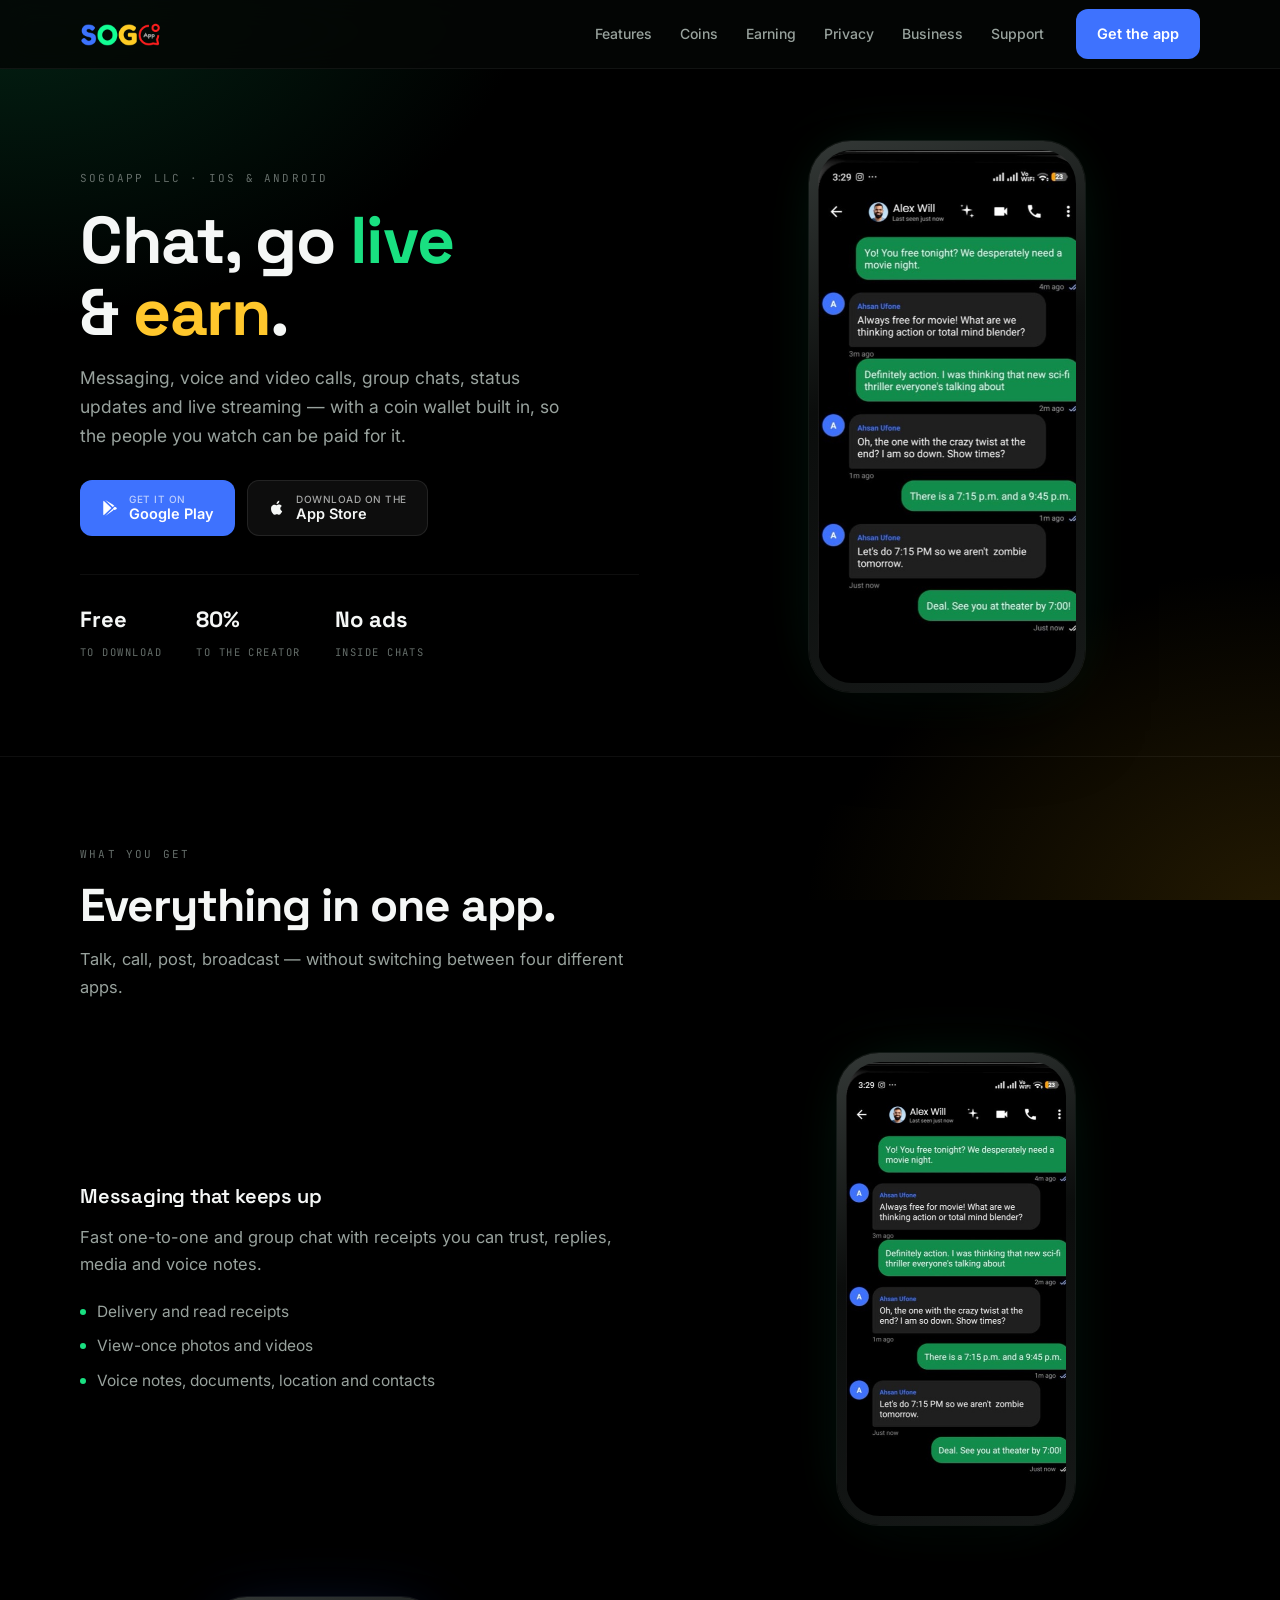
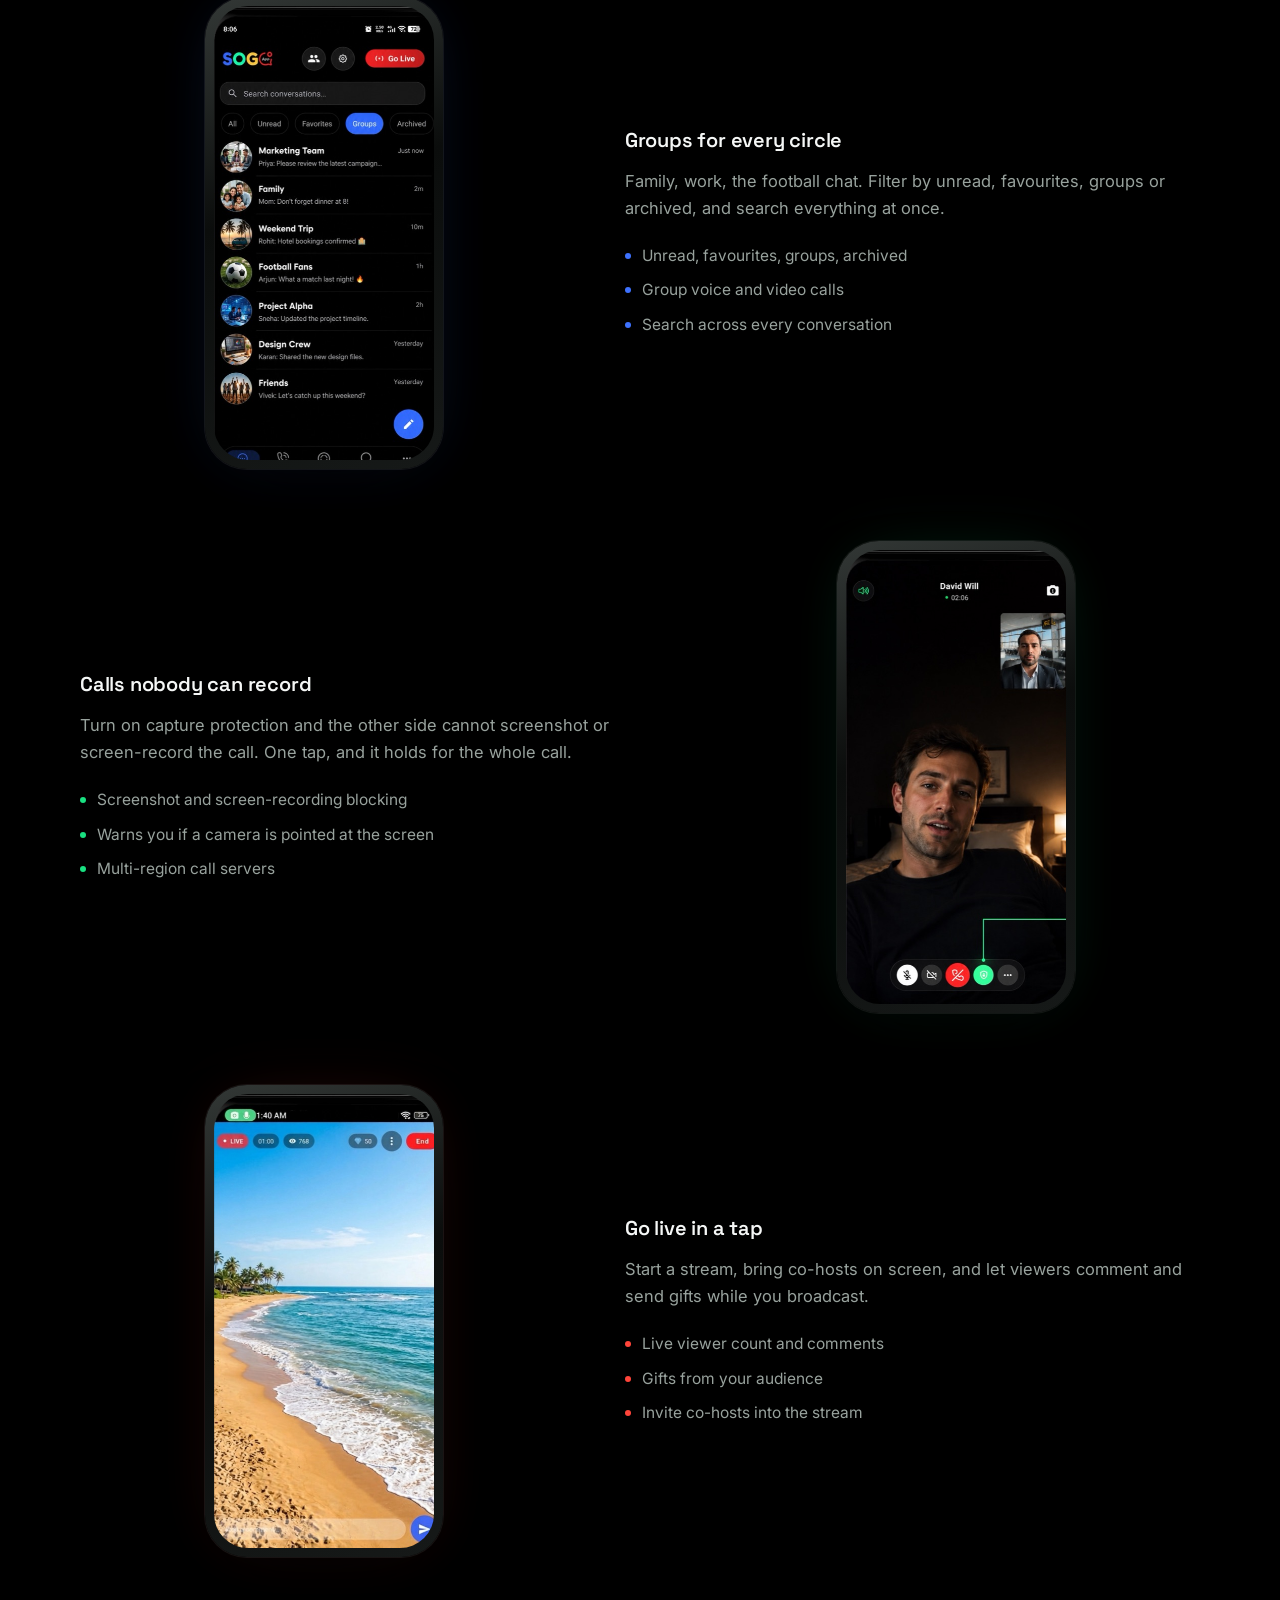
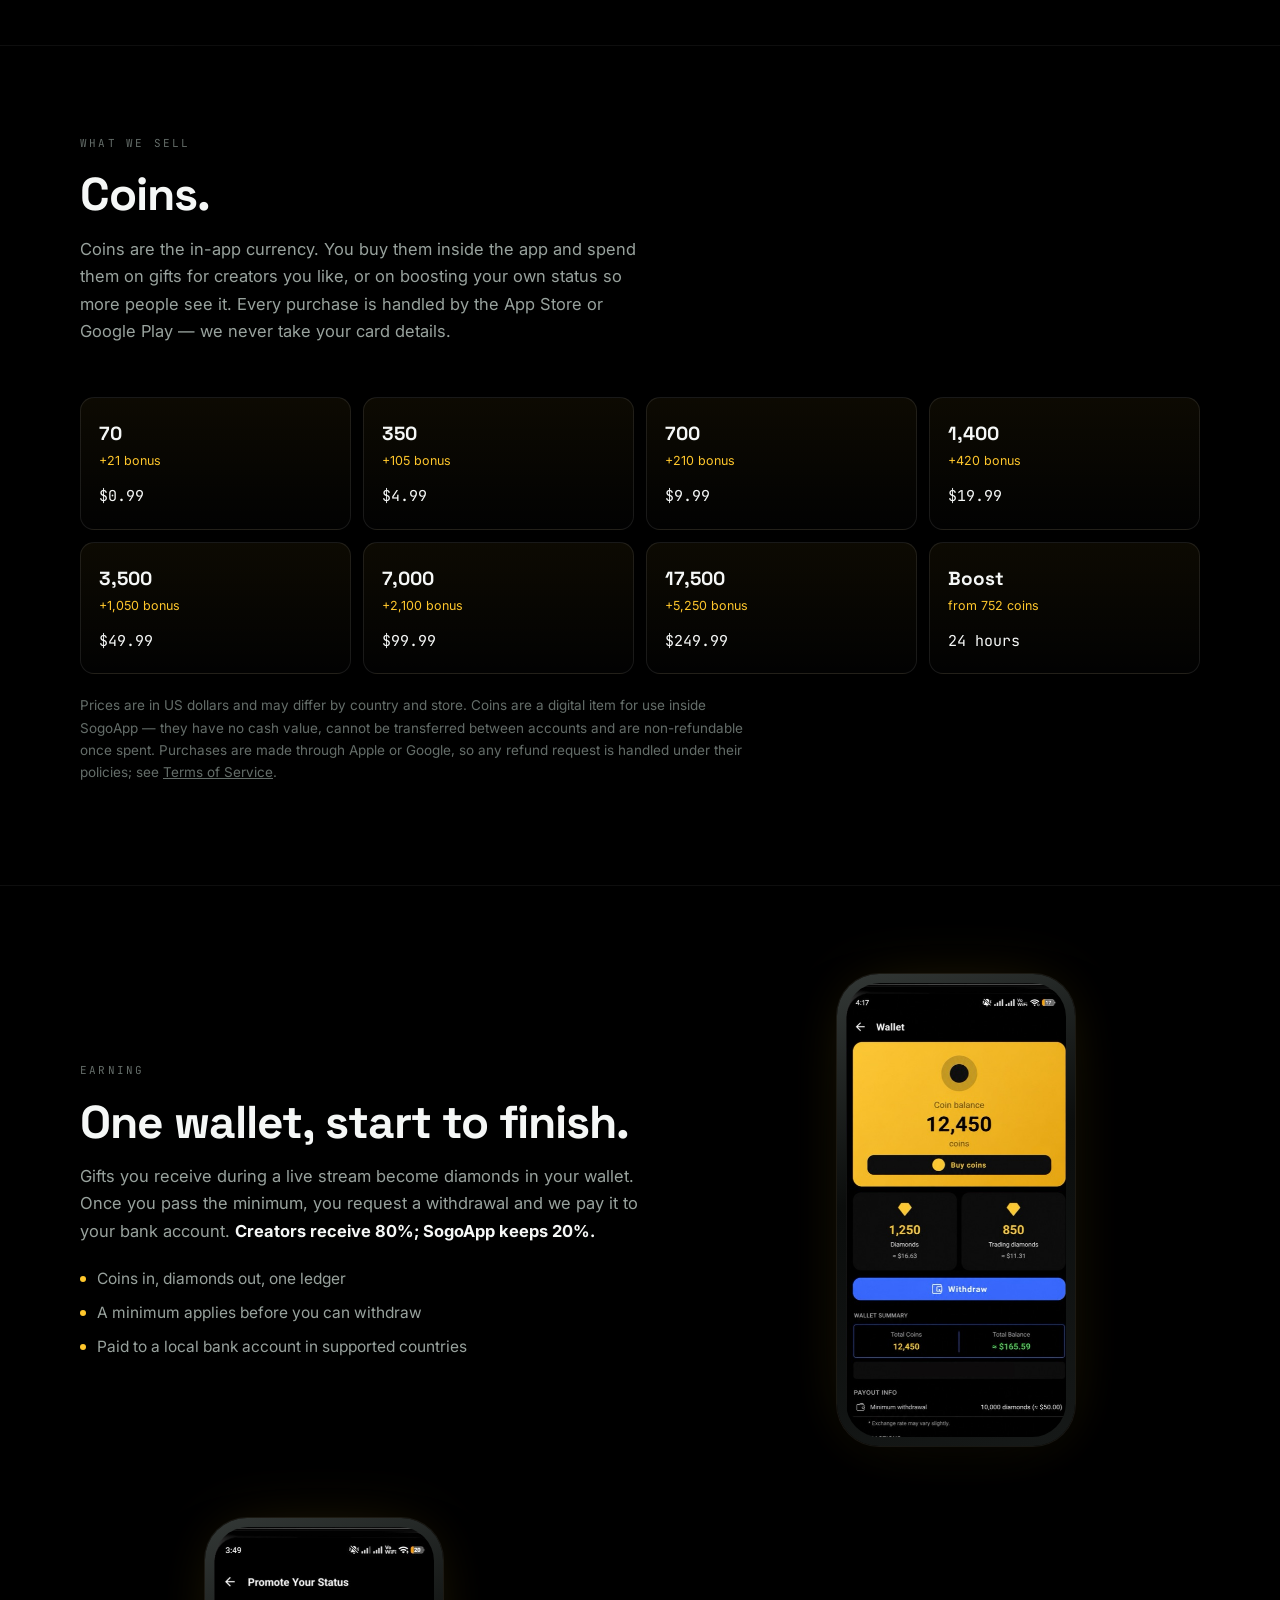
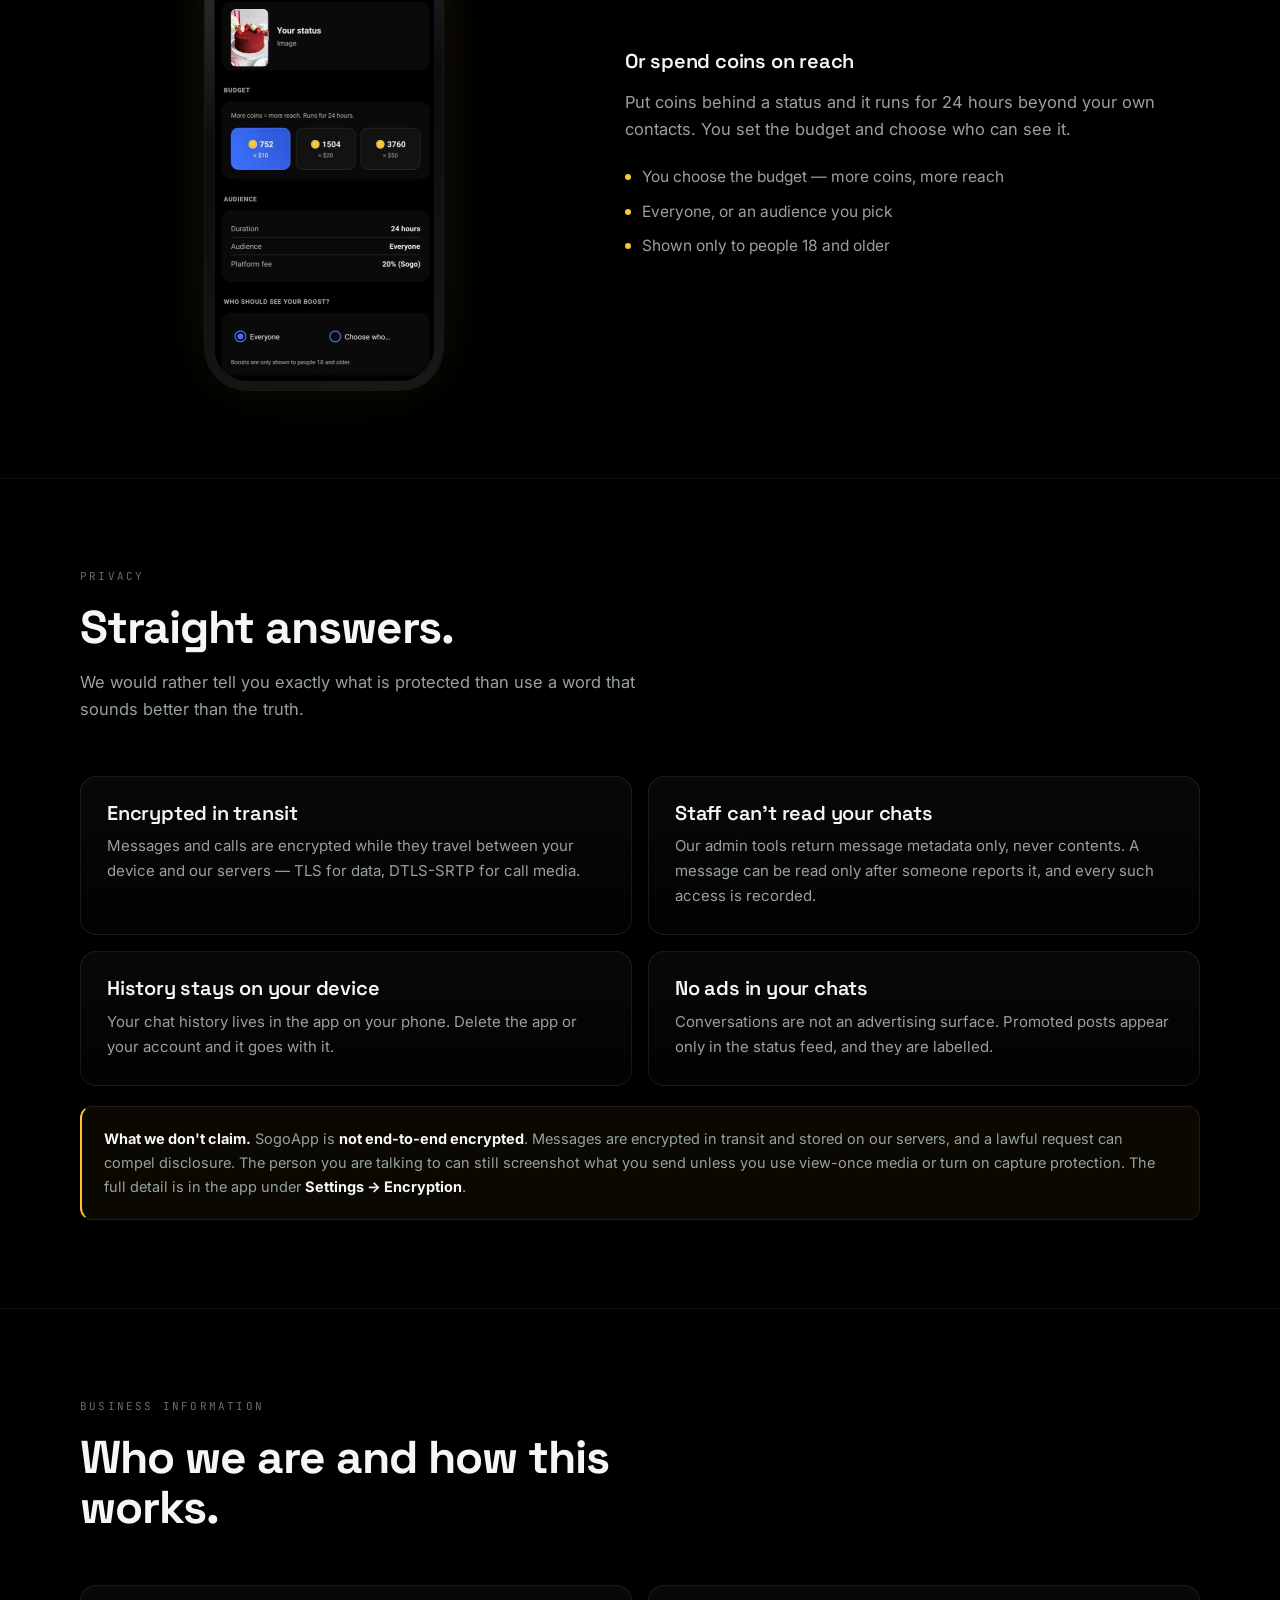
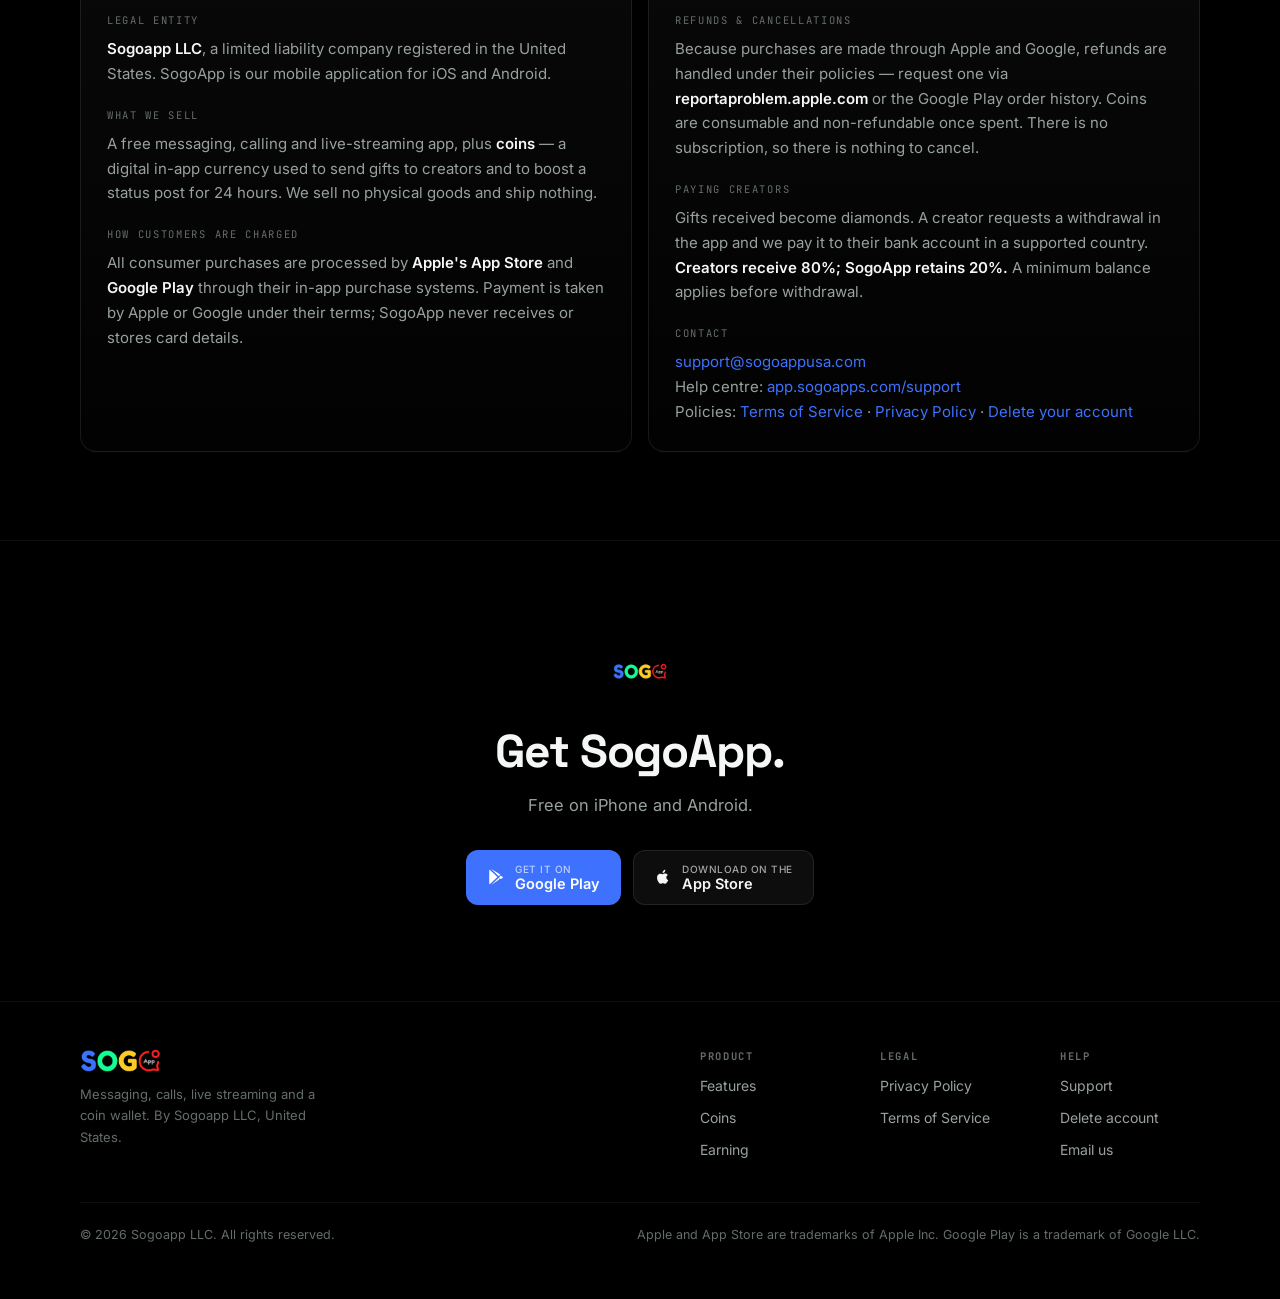
==== commit 7883c72e: "site: redesign — CSS device frames, tighter layout, and the business facts a payment review asks for" ====
--- a/index.html
+++ b/index.html
@@ -4,264 +4,232 @@
 <meta charset="utf-8">
 <meta name="viewport" content="width=device-width,initial-scale=1">
 <title>SogoApp — Chat, Go Live &amp; Earn</title>
-<meta name="description" content="SogoApp is a messaging app with voice and video calls, group chats, status, live streaming and a built-in coin wallet. Free on iOS and Android.">
+<meta name="description" content="SogoApp by Sogoapp LLC: messaging, voice and video calls, group chats, status, live streaming and a coin wallet. Free on iOS and Android.">
 <meta name="theme-color" content="#000000">
-<link rel="icon" href="assets/icon.png">
-<link rel="apple-touch-icon" href="assets/icon.png">
+<link rel="icon" href="assets/icon.png"><link rel="apple-touch-icon" href="assets/icon.png">
 <meta property="og:title" content="SogoApp — Chat, Go Live &amp; Earn">
 <meta property="og:description" content="Messaging, calls, group chats, status, live streaming and a coin wallet — in one app.">
-<meta property="og:type" content="website">
-<meta property="og:url" content="https://app.sogoapps.com">
+<meta property="og:type" content="website"><meta property="og:url" content="https://app.sogoapps.com">
 <meta property="og:image" content="https://app.sogoapps.com/assets/shots/chat.jpg">
 <meta name="twitter:card" content="summary_large_image">
 <link rel="preconnect" href="https://fonts.googleapis.com">
 <link rel="preconnect" href="https://fonts.gstatic.com" crossorigin>
-<link href="https://fonts.googleapis.com/css2?family=Inter:wght@400;500;600&family=Space+Grotesk:wght@300;500;700&family=JetBrains+Mono:wght@400;500&display=swap" rel="stylesheet">
+<link href="https://fonts.googleapis.com/css2?family=Inter:wght@400;500;600&family=Space+Grotesk:wght@500;600;700&family=JetBrains+Mono:wght@400;500&display=swap" rel="stylesheet">
 <link rel="stylesheet" href="assets/style.css">
 </head>
 <body>
-<div class="room"></div><div class="grid"></div>
-
-<header class="nav" id="nav">
-  <div class="shell nav-in">
-    <a class="brand" href="index.html" aria-label="SogoApp home"><img src="assets/wordmark.png" alt="SogoApp"></a>
+<div class="room"></div>
+
+<header class="nav">
+  <div class="wrap nav-in">
+    <a class="brand" href="index.html" aria-label="SogoApp"><img src="assets/wordmark.png" alt="SogoApp"></a>
     <nav class="nav-links">
-      <a href="#messaging">Messaging</a>
-      <a href="#live">Live</a>
-      <a href="#wallet">Wallet</a>
-      <a href="#privacy">Privacy</a>
-      <a href="support">Support</a>
+      <a href="#features">Features</a><a href="#coins">Coins</a><a href="#earn">Earning</a>
+      <a href="#privacy">Privacy</a><a href="#business">Business</a><a href="support">Support</a>
     </nav>
-    <a class="btn btn-primary" href="#get">Get the app</a>
+    <a class="btn btn-p" href="#get">Get the app</a>
   </div>
 </header>
 
-<!-- ── Hero ───────────────────────────────────────────────────────────── -->
 <section class="hero">
-  <div class="shell hero-in">
+  <div class="wrap hero-in">
     <div class="rv">
-      <p class="eyebrow">Messaging · Calls · Live · Wallet</p>
-      <h1 class="h1">Chat, go <span class="live">live</span><br>&amp; <span class="earn">earn</span>.</h1>
-      <p class="lede">Private one-to-one and group messaging, crystal-clear voice and video calls,
-        status updates, live streaming with gifts, and a coin wallet you can withdraw from —
-        all in one app.</p>
-
+      <p class="lbl">Sogoapp LLC · iOS &amp; Android</p>
+      <h1 class="h1">Chat, go <span class="a">live</span><br>&amp; <span class="b">earn</span>.</h1>
+      <p class="p">Messaging, voice and video calls, group chats, status updates and live
+        streaming — with a coin wallet built in, so the people you watch can be paid for it.</p>
       <div class="cta">
-        <a class="btn btn-primary" href="https://play.google.com/store/apps/details?id=com.org.sogo" target="_blank" rel="noopener">
-          <svg viewBox="0 0 24 24" fill="currentColor" aria-hidden="true"><path d="M3.6 2.3 13.9 12 3.6 21.7A2 2 0 0 1 3 20.3V3.7a2 2 0 0 1 .6-1.4Zm11.8 8.3L5.6 1.4l10.1 5.8 2.2 2.1-2.5 1.3Zm2.5 2.8-2.2 2.1L5.6 22.6l9.8-9.2 2.5 1.3Zm2.4-2.1c1 .6 1 1.8 0 2.4l-2 1.1-2.5-2.3 2.5-2.3 2 1.1Z"/></svg>
-          <span class="stack"><small>Get it on</small>Google&nbsp;Play</span>
-        </a>
-        <a class="btn btn-ghost" href="https://apps.apple.com/app/id6760476602" target="_blank" rel="noopener">
-          <svg viewBox="0 0 24 24" fill="currentColor" aria-hidden="true"><path d="M16.4 12.7c0-2.3 1.9-3.4 2-3.5-1.1-1.6-2.8-1.8-3.4-1.8-1.4-.2-2.8.9-3.5.9-.7 0-1.8-.8-3-.8-1.5 0-2.9.9-3.7 2.3-1.6 2.7-.4 6.8 1.1 9 .8 1.1 1.7 2.3 2.9 2.2 1.2 0 1.6-.7 3-.7s1.8.7 3 .7c1.3 0 2.1-1.1 2.8-2.2.9-1.2 1.3-2.5 1.3-2.5s-2.5-1-2.5-3.6ZM14.2 5.3c.6-.8 1-1.9.9-3-.9 0-2.1.6-2.7 1.4-.6.7-1.1 1.8-1 2.9 1 .1 2.1-.5 2.8-1.3Z"/></svg>
-          <span class="stack"><small>Download on the</small>App&nbsp;Store</span>
-        </a>
+        <a class="btn btn-p" href="https://play.google.com/store/apps/details?id=com.org.sogo" target="_blank" rel="noopener">
+          <svg viewBox="0 0 24 24" fill="currentColor"><path d="M3.6 2.3 13.9 12 3.6 21.7A2 2 0 0 1 3 20.3V3.7a2 2 0 0 1 .6-1.4Zm11.8 8.3L5.6 1.4l10.1 5.8 2.2 2.1-2.5 1.3Zm2.5 2.8-2.2 2.1L5.6 22.6l9.8-9.2 2.5 1.3Zm2.4-2.1c1 .6 1 1.8 0 2.4l-2 1.1-2.5-2.3 2.5-2.3 2 1.1Z"/></svg>
+          <span class="st"><small>Get it on</small>Google Play</span></a>
+        <a class="btn btn-g" href="https://apps.apple.com/app/id6760476602" target="_blank" rel="noopener">
+          <svg viewBox="0 0 24 24" fill="currentColor"><path d="M16.4 12.7c0-2.3 1.9-3.4 2-3.5-1.1-1.6-2.8-1.8-3.4-1.8-1.4-.2-2.8.9-3.5.9-.7 0-1.8-.8-3-.8-1.5 0-2.9.9-3.7 2.3-1.6 2.7-.4 6.8 1.1 9 .8 1.1 1.7 2.3 2.9 2.2 1.2 0 1.6-.7 3-.7s1.8.7 3 .7c1.3 0 2.1-1.1 2.8-2.2.9-1.2 1.3-2.5 1.3-2.5s-2.5-1-2.5-3.6ZM14.2 5.3c.6-.8 1-1.9.9-3-.9 0-2.1.6-2.7 1.4-.6.7-1.1 1.8-1 2.9 1 .1 2.1-.5 2.8-1.3Z"/></svg>
+          <span class="st"><small>Download on the</small>App Store</span></a>
       </div>
-
-      <div class="trust">
-        <span class="chip">Free to download</span>
-        <span class="chip">No ads in your chats</span>
-        <span class="chip">iOS &amp; Android</span>
+      <div class="stats">
+        <div class="stat"><b>Free</b><span>to download</span></div>
+        <div class="stat"><b>80%</b><span>to the creator</span></div>
+        <div class="stat"><b>No ads</b><span>inside chats</span></div>
       </div>
     </div>
-
-    <div class="device rv" data-glow="green">
-      <img src="assets/shots/chat.jpg" width="499" height="860" alt="A SogoApp one-to-one chat" fetchpriority="high">
-    </div>
-  </div>
-</section>
-
-<div class="ticker" aria-hidden="true">
-  <div class="ticker-track">
-    <span>1:1 &amp; group chat</span><span>HD voice calls</span><span>Video calls</span>
-    <span>Status updates</span><span>Live streaming</span><span>Gifts &amp; coins</span>
-    <span>Screenshot protection</span><span>Withdraw earnings</span>
-    <span>1:1 &amp; group chat</span><span>HD voice calls</span><span>Video calls</span>
-    <span>Status updates</span><span>Live streaming</span><span>Gifts &amp; coins</span>
-    <span>Screenshot protection</span><span>Withdraw earnings</span>
-  </div>
-</div>
-
-<!-- ── Features ───────────────────────────────────────────────────────── -->
-<section class="feat" id="messaging" data-accent="green">
-  <div class="shell feat-in">
-    <div class="copy rv">
-      <p class="num">01 / MESSAGING</p>
-      <h2 class="kicker">Where security meets <b>seamless communication</b>.</h2>
-      <p class="lede">Fast, reliable messaging that keeps up with the conversation — read receipts,
-        replies, media, voice notes and disappearing view-once photos.</p>
-      <ul class="bullets">
-        <li><span class="dot"></span>Delivery and read receipts you can actually trust</li>
-        <li><span class="dot"></span>View-once photos and videos that leave nothing behind</li>
-        <li><span class="dot"></span>Voice notes, documents, location and contact sharing</li>
-      </ul>
-    </div>
-    <div class="device rv" data-glow="green"><img src="assets/shots/chat.jpg" width="499" height="860" alt="SogoApp chat screen" loading="lazy"></div>
-  </div>
-</section>
-
-<section class="feat flip" data-accent="blue">
-  <div class="shell feat-in">
-    <div class="copy rv">
-      <p class="num">02 / GROUPS</p>
-      <h2 class="kicker">Connect your circle with <b>secure group messaging</b>.</h2>
-      <p class="lede">Family, work, the football chat — organise every conversation with filters for
-        unread, favourites, groups and archived.</p>
-      <ul class="bullets">
-        <li><span class="dot"></span>Filter by unread, favourites, groups or archived</li>
-        <li><span class="dot"></span>Group calls with everyone on the thread</li>
-        <li><span class="dot"></span>Search across every conversation instantly</li>
-      </ul>
-    </div>
-    <div class="device rv" data-glow="blue"><img src="assets/shots/Group-chat.jpg" width="499" height="860" alt="SogoApp group chat list" loading="lazy"></div>
-  </div>
-</section>
-
-<section class="feat" data-accent="green">
-  <div class="shell feat-in">
-    <div class="copy rv">
-      <p class="num">03 / CALLS</p>
-      <h2 class="kicker">Your calls deserve <b>real privacy</b>. <span class="g">No screenshots. No screen recording.</span></h2>
-      <p class="lede">Turn on capture protection for a video call and the other side simply cannot
-        screenshot or screen-record it. One tap, and it holds for the whole call.</p>
-      <ul class="bullets">
-        <li><span class="dot"></span>Screenshot &amp; screen-recording blocking on video calls</li>
-        <li><span class="dot"></span>Camera-intrusion detection warns you if a lens is pointed at the screen</li>
-        <li><span class="dot"></span>Multi-region call servers for a steadier connection</li>
-      </ul>
-    </div>
-    <div class="device rv" data-glow="green"><img src="assets/shots/video-call.jpg" width="499" height="860" alt="SogoApp video call with capture protection on" loading="lazy"></div>
-  </div>
-</section>
-
-<section class="feat flip" id="live" data-accent="red">
-  <div class="shell feat-in">
-    <div class="copy rv">
-      <p class="num">04 / LIVE</p>
-      <h2 class="kicker">Go <b>live</b> and share every moment.</h2>
-      <p class="lede">Start a stream in a tap. Viewers join, comment and send gifts in real time —
-        and you can bring co-hosts up on screen with you.</p>
-      <ul class="bullets">
-        <li><span class="dot"></span>Live viewer count, comments and reactions</li>
-        <li><span class="dot"></span>Gifts from your audience while you stream</li>
-        <li><span class="dot"></span>Invite co-hosts into the broadcast</li>
-      </ul>
-    </div>
-    <div class="device rv" data-glow="red"><img src="assets/shots/Live.jpg" width="499" height="860" alt="A SogoApp live stream" loading="lazy"></div>
-  </div>
-</section>
-
-<section class="feat" id="wallet" data-accent="gold">
-  <div class="shell feat-in">
-    <div class="copy rv">
-      <p class="num">05 / WALLET</p>
-      <h2 class="kicker">One <b>wallet</b> for your coins, gifts and withdrawals.</h2>
-      <p class="lede">Coins are bought through the App&nbsp;Store or Google&nbsp;Play and sent as gifts.
-        Gifts you receive become diamonds, and diamonds can be withdrawn to your bank account.</p>
-      <ul class="bullets">
-        <li><span class="dot"></span>Buy coins securely through Apple or Google</li>
-        <li><span class="dot"></span>Every gift, reward and withdrawal in one ledger</li>
-        <li><span class="dot"></span>Withdraw to a local bank account once you reach the minimum</li>
-      </ul>
-    </div>
-    <div class="device rv" data-glow="gold"><img src="assets/shots/Wallet.jpg" width="499" height="860" alt="SogoApp wallet with coin and diamond balances" loading="lazy"></div>
-  </div>
-</section>
-
-<section class="feat flip" data-accent="gold">
-  <div class="shell feat-in">
-    <div class="copy rv">
-      <p class="num">06 / REACH</p>
-      <h2 class="kicker">Promote your <b>status</b> and get noticed.</h2>
-      <p class="lede">Put coins behind a status and it reaches beyond your own contacts for 24 hours.
-        You choose the budget and who is allowed to see it.</p>
-      <ul class="bullets">
-        <li><span class="dot"></span>Pick a budget — more coins, more reach</li>
-        <li><span class="dot"></span>Show it to everyone, or choose your audience</li>
-        <li><span class="dot"></span>Boosts run for 24 hours and are shown only to adults</li>
-      </ul>
-    </div>
-    <div class="device rv" data-glow="gold"><img src="assets/shots/status-boost.jpg" width="499" height="860" alt="SogoApp promote-your-status screen" loading="lazy"></div>
-  </div>
-</section>
-
-<!-- ── Privacy — deliberately plain. No E2EE claim. ────────────────────── -->
-<section class="privacy" id="privacy">
-  <div class="shell">
-    <div class="rv" style="max-width:640px">
-      <p class="eyebrow">Privacy</p>
-      <h2 class="kicker">Straight answers about <b>your data</b>.</h2>
-      <p class="lede">We would rather tell you exactly what is protected than use a word that sounds
-        better than the truth.</p>
-    </div>
-
-    <div class="pcards">
-      <div class="card rv">
-        <h3><svg class="tick" viewBox="0 0 24 24" fill="none" stroke="#16E07F" stroke-width="2.4"><path d="M20 6 9 17l-5-5"/></svg>Encrypted in transit</h3>
-        <p>Messages and calls are encrypted while they travel between your device and our servers,
-          using TLS for data and DTLS-SRTP for call media.</p>
-      </div>
-      <div class="card rv">
-        <h3><svg class="tick" viewBox="0 0 24 24" fill="none" stroke="#16E07F" stroke-width="2.4"><path d="M20 6 9 17l-5-5"/></svg>Staff can't read your chats</h3>
-        <p>Our admin tools show message metadata only — who and when, never the contents. Reading a
-          message is possible only when someone reports it, and every such access is logged.</p>
-      </div>
-      <div class="card rv">
-        <h3><svg class="tick" viewBox="0 0 24 24" fill="none" stroke="#16E07F" stroke-width="2.4"><path d="M20 6 9 17l-5-5"/></svg>Your history stays on your device</h3>
-        <p>Chat history lives in the app on your phone. Delete the app or your account and it goes
-          with it.</p>
-      </div>
-      <div class="card rv">
-        <h3><svg class="tick" viewBox="0 0 24 24" fill="none" stroke="#16E07F" stroke-width="2.4"><path d="M20 6 9 17l-5-5"/></svg>No ads inside your chats</h3>
-        <p>Your conversations are not an advertising surface. Promoted posts appear only in the
-          status feed, and they are labelled.</p>
-      </div>
-    </div>
-
-    <div class="note rv">
-      <p><b>What we don't claim.</b> SogoApp is <b>not end-to-end encrypted</b>. Your messages are
-      encrypted in transit and stored on our servers, and a lawful request can compel us to disclose
-      data. The person you are talking to can also still screenshot what you send them, unless you
-      use view-once media or turn on capture protection. You can read the full detail in the app
-      under <b>Settings → Encryption</b>.</p>
-    </div>
-  </div>
-</section>
-
-<!-- ── Get the app ────────────────────────────────────────────────────── -->
+    <div class="art rv"><div class="phone"><img src="assets/shots/chat.jpg" width="436" height="900" alt="A SogoApp chat" fetchpriority="high"></div></div>
+  </div>
+</section>
+
+<section class="sec" id="features">
+  <div class="wrap">
+    <div class="sec-head rv"><p class="lbl">What you get</p>
+      <h2 class="h2">Everything in one app.</h2>
+      <p class="p">Talk, call, post, broadcast — without switching between four different apps.</p></div>
+
+    <div class="row rv" data-c="green">
+      <div class="txt"><h3 class="h3">Messaging that keeps up</h3>
+        <p class="p">Fast one-to-one and group chat with receipts you can trust, replies, media and voice notes.</p>
+        <ul class="ticks"><li><i></i>Delivery and read receipts</li><li><i></i>View-once photos and videos</li><li><i></i>Voice notes, documents, location and contacts</li></ul></div>
+      <div class="art"><div class="phone"><img src="assets/shots/chat.jpg" width="436" height="900" alt="SogoApp chat" loading="lazy"></div></div>
+    </div>
+
+    <div class="row flip rv" data-c="blue">
+      <div class="txt"><h3 class="h3">Groups for every circle</h3>
+        <p class="p">Family, work, the football chat. Filter by unread, favourites, groups or archived, and search everything at once.</p>
+        <ul class="ticks"><li><i></i>Unread, favourites, groups, archived</li><li><i></i>Group voice and video calls</li><li><i></i>Search across every conversation</li></ul></div>
+      <div class="art"><div class="phone" data-tint="blue"><img src="assets/shots/Group-chat.jpg" width="436" height="900" alt="SogoApp group chats" loading="lazy"></div></div>
+    </div>
+
+    <div class="row rv" data-c="green">
+      <div class="txt"><h3 class="h3">Calls nobody can record</h3>
+        <p class="p">Turn on capture protection and the other side cannot screenshot or screen-record the call. One tap, and it holds for the whole call.</p>
+        <ul class="ticks"><li><i></i>Screenshot and screen-recording blocking</li><li><i></i>Warns you if a camera is pointed at the screen</li><li><i></i>Multi-region call servers</li></ul></div>
+      <div class="art"><div class="phone"><img src="assets/shots/video-call.jpg" width="436" height="900" alt="SogoApp video call with capture protection" loading="lazy"></div></div>
+    </div>
+
+    <div class="row flip rv" data-c="red">
+      <div class="txt"><h3 class="h3">Go live in a tap</h3>
+        <p class="p">Start a stream, bring co-hosts on screen, and let viewers comment and send gifts while you broadcast.</p>
+        <ul class="ticks"><li><i></i>Live viewer count and comments</li><li><i></i>Gifts from your audience</li><li><i></i>Invite co-hosts into the stream</li></ul></div>
+      <div class="art"><div class="phone" data-tint="red"><img src="assets/shots/Live.jpg" width="436" height="900" alt="A SogoApp live stream" loading="lazy"></div></div>
+    </div>
+  </div>
+</section>
+
+<!-- ── Coins: what we sell and what it costs. Stripe's review asks for a
+        description of goods and services and for pricing to be visible. ── -->
+<section class="sec" id="coins">
+  <div class="wrap">
+    <div class="sec-head rv"><p class="lbl">What we sell</p>
+      <h2 class="h2">Coins.</h2>
+      <p class="p">Coins are the in-app currency. You buy them inside the app and spend them on
+        gifts for creators you like, or on boosting your own status so more people see it.
+        Every purchase is handled by the App&nbsp;Store or Google&nbsp;Play — we never take your
+        card details.</p></div>
+
+    <div class="packs rv">
+      <div class="pack"><b>70</b><div class="bonus">+21 bonus</div><div class="price">$0.99</div></div>
+      <div class="pack"><b>350</b><div class="bonus">+105 bonus</div><div class="price">$4.99</div></div>
+      <div class="pack"><b>700</b><div class="bonus">+210 bonus</div><div class="price">$9.99</div></div>
+      <div class="pack"><b>1,400</b><div class="bonus">+420 bonus</div><div class="price">$19.99</div></div>
+      <div class="pack"><b>3,500</b><div class="bonus">+1,050 bonus</div><div class="price">$49.99</div></div>
+      <div class="pack"><b>7,000</b><div class="bonus">+2,100 bonus</div><div class="price">$99.99</div></div>
+      <div class="pack"><b>17,500</b><div class="bonus">+5,250 bonus</div><div class="price">$249.99</div></div>
+      <div class="pack"><b>Boost</b><div class="bonus">from 752 coins</div><div class="price">24&nbsp;hours</div></div>
+    </div>
+    <p class="fineprint rv">Prices are in US dollars and may differ by country and store. Coins are a
+      digital item for use inside SogoApp — they have no cash value, cannot be transferred between
+      accounts and are non-refundable once spent. Purchases are made through Apple or Google, so any
+      refund request is handled under their policies; see <a href="terms-of-service">Terms of Service</a>.</p>
+  </div>
+</section>
+
+<!-- ── How money reaches a creator ─────────────────────────────────────── -->
+<section class="sec" id="earn">
+  <div class="wrap">
+    <div class="row rv" data-c="gold">
+      <div class="txt"><p class="lbl">Earning</p>
+        <h2 class="h2">One wallet, start to finish.</h2>
+        <p class="p">Gifts you receive during a live stream become diamonds in your wallet. Once you
+          pass the minimum, you request a withdrawal and we pay it to your bank account.
+          <strong style="color:var(--tx)">Creators receive 80%; SogoApp keeps 20%.</strong></p>
+        <ul class="ticks"><li><i></i>Coins in, diamonds out, one ledger</li><li><i></i>A minimum applies before you can withdraw</li><li><i></i>Paid to a local bank account in supported countries</li></ul></div>
+      <div class="art"><div class="phone" data-tint="gold"><img src="assets/shots/Wallet.jpg" width="436" height="900" alt="SogoApp wallet" loading="lazy"></div></div>
+    </div>
+
+    <div class="row flip rv" data-c="gold">
+      <div class="txt"><h3 class="h3">Or spend coins on reach</h3>
+        <p class="p">Put coins behind a status and it runs for 24 hours beyond your own contacts.
+          You set the budget and choose who can see it.</p>
+        <ul class="ticks"><li><i></i>You choose the budget — more coins, more reach</li><li><i></i>Everyone, or an audience you pick</li><li><i></i>Shown only to people 18 and older</li></ul></div>
+      <div class="art"><div class="phone" data-tint="gold"><img src="assets/shots/status-boost.jpg" width="436" height="900" alt="SogoApp status boost" loading="lazy"></div></div>
+    </div>
+  </div>
+</section>
+
+<!-- ── Privacy — states what is true, and what is not. ─────────────────── -->
+<section class="sec" id="privacy">
+  <div class="wrap">
+    <div class="sec-head rv"><p class="lbl">Privacy</p>
+      <h2 class="h2">Straight answers.</h2>
+      <p class="p">We would rather tell you exactly what is protected than use a word that sounds
+        better than the truth.</p></div>
+    <div class="cards c2 rv">
+      <div class="card"><h3 class="h3">Encrypted in transit</h3><p>Messages and calls are encrypted while they travel between your device and our servers — TLS for data, DTLS-SRTP for call media.</p></div>
+      <div class="card"><h3 class="h3">Staff can't read your chats</h3><p>Our admin tools return message metadata only, never contents. A message can be read only after someone reports it, and every such access is recorded.</p></div>
+      <div class="card"><h3 class="h3">History stays on your device</h3><p>Your chat history lives in the app on your phone. Delete the app or your account and it goes with it.</p></div>
+      <div class="card"><h3 class="h3">No ads in your chats</h3><p>Conversations are not an advertising surface. Promoted posts appear only in the status feed, and they are labelled.</p></div>
+    </div>
+    <div class="note rv"><p><strong>What we don't claim.</strong> SogoApp is <strong>not end-to-end encrypted</strong>.
+      Messages are encrypted in transit and stored on our servers, and a lawful request can compel
+      disclosure. The person you are talking to can still screenshot what you send unless you use
+      view-once media or turn on capture protection. The full detail is in the app under
+      <strong>Settings → Encryption</strong>.</p></div>
+  </div>
+</section>
+
+<!-- ── Business details. This block exists for payment-provider review:
+        legal entity, what is sold, how customers are charged, refunds,
+        how creators are paid, and a working contact route. ── -->
+<section class="sec" id="business">
+  <div class="wrap">
+    <div class="sec-head rv"><p class="lbl">Business information</p>
+      <h2 class="h2">Who we are and how this works.</h2></div>
+    <div class="biz rv">
+      <dl>
+        <dt>Legal entity</dt>
+        <dd><strong>Sogoapp LLC</strong>, a limited liability company registered in the United States.
+          SogoApp is our mobile application for iOS and Android.</dd>
+        <dt>What we sell</dt>
+        <dd>A free messaging, calling and live-streaming app, plus <strong>coins</strong> — a digital
+          in-app currency used to send gifts to creators and to boost a status post for 24 hours.
+          We sell no physical goods and ship nothing.</dd>
+        <dt>How customers are charged</dt>
+        <dd>All consumer purchases are processed by <strong>Apple's App Store</strong> and
+          <strong>Google Play</strong> through their in-app purchase systems. Payment is taken by
+          Apple or Google under their terms; SogoApp never receives or stores card details.</dd>
+      </dl>
+      <dl>
+        <dt>Refunds &amp; cancellations</dt>
+        <dd>Because purchases are made through Apple and Google, refunds are handled under their
+          policies — request one via <strong>reportaproblem.apple.com</strong> or the Google Play
+          order history. Coins are consumable and non-refundable once spent. There is no
+          subscription, so there is nothing to cancel.</dd>
+        <dt>Paying creators</dt>
+        <dd>Gifts received become diamonds. A creator requests a withdrawal in the app and we pay it
+          to their bank account in a supported country. <strong>Creators receive 80%; SogoApp
+          retains 20%.</strong> A minimum balance applies before withdrawal.</dd>
+        <dt>Contact</dt>
+        <dd><a href="mailto:support@sogoappusa.com">support@sogoappusa.com</a><br>
+          Help centre: <a href="support">app.sogoapps.com/support</a><br>
+          Policies: <a href="terms-of-service">Terms of Service</a> ·
+          <a href="privacy-policy">Privacy Policy</a> ·
+          <a href="delete-account">Delete your account</a></dd>
+      </dl>
+    </div>
+  </div>
+</section>
+
 <section class="band" id="get">
-  <div class="shell rv">
-    <img class="band-icon" src="assets/icon.png" alt="" width="78" height="78">
-    <h2 class="kicker" style="text-align:center">Get <b>SogoApp</b>.</h2>
-    <p class="lede" style="margin-inline:auto; text-align:center">Free to download on iPhone and Android.</p>
+  <div class="wrap rv">
+    <img class="ic" src="assets/icon.png" alt="" width="68" height="68">
+    <h2 class="h2">Get SogoApp.</h2>
+    <p class="p">Free on iPhone and Android.</p>
     <div class="cta">
-      <a class="btn btn-primary" href="https://play.google.com/store/apps/details?id=com.org.sogo" target="_blank" rel="noopener">
-        <svg viewBox="0 0 24 24" fill="currentColor" aria-hidden="true"><path d="M3.6 2.3 13.9 12 3.6 21.7A2 2 0 0 1 3 20.3V3.7a2 2 0 0 1 .6-1.4Zm11.8 8.3L5.6 1.4l10.1 5.8 2.2 2.1-2.5 1.3Zm2.5 2.8-2.2 2.1L5.6 22.6l9.8-9.2 2.5 1.3Zm2.4-2.1c1 .6 1 1.8 0 2.4l-2 1.1-2.5-2.3 2.5-2.3 2 1.1Z"/></svg>
-        <span class="stack"><small>Get it on</small>Google&nbsp;Play</span>
-      </a>
-      <a class="btn btn-ghost" href="https://apps.apple.com/app/id6760476602" target="_blank" rel="noopener">
-        <svg viewBox="0 0 24 24" fill="currentColor" aria-hidden="true"><path d="M16.4 12.7c0-2.3 1.9-3.4 2-3.5-1.1-1.6-2.8-1.8-3.4-1.8-1.4-.2-2.8.9-3.5.9-.7 0-1.8-.8-3-.8-1.5 0-2.9.9-3.7 2.3-1.6 2.7-.4 6.8 1.1 9 .8 1.1 1.7 2.3 2.9 2.2 1.2 0 1.6-.7 3-.7s1.8.7 3 .7c1.3 0 2.1-1.1 2.8-2.2.9-1.2 1.3-2.5 1.3-2.5s-2.5-1-2.5-3.6ZM14.2 5.3c.6-.8 1-1.9.9-3-.9 0-2.1.6-2.7 1.4-.6.7-1.1 1.8-1 2.9 1 .1 2.1-.5 2.8-1.3Z"/></svg>
-        <span class="stack"><small>Download on the</small>App&nbsp;Store</span>
-      </a>
-    </div>
-  </div>
-</section>
-
-<footer class="footer">
-  <div class="shell">
+      <a class="btn btn-p" href="https://play.google.com/store/apps/details?id=com.org.sogo" target="_blank" rel="noopener">
+        <svg viewBox="0 0 24 24" fill="currentColor"><path d="M3.6 2.3 13.9 12 3.6 21.7A2 2 0 0 1 3 20.3V3.7a2 2 0 0 1 .6-1.4Zm11.8 8.3L5.6 1.4l10.1 5.8 2.2 2.1-2.5 1.3Zm2.5 2.8-2.2 2.1L5.6 22.6l9.8-9.2 2.5 1.3Zm2.4-2.1c1 .6 1 1.8 0 2.4l-2 1.1-2.5-2.3 2.5-2.3 2 1.1Z"/></svg>
+        <span class="st"><small>Get it on</small>Google Play</span></a>
+      <a class="btn btn-g" href="https://apps.apple.com/app/id6760476602" target="_blank" rel="noopener">
+        <svg viewBox="0 0 24 24" fill="currentColor"><path d="M16.4 12.7c0-2.3 1.9-3.4 2-3.5-1.1-1.6-2.8-1.8-3.4-1.8-1.4-.2-2.8.9-3.5.9-.7 0-1.8-.8-3-.8-1.5 0-2.9.9-3.7 2.3-1.6 2.7-.4 6.8 1.1 9 .8 1.1 1.7 2.3 2.9 2.2 1.2 0 1.6-.7 3-.7s1.8.7 3 .7c1.3 0 2.1-1.1 2.8-2.2.9-1.2 1.3-2.5 1.3-2.5s-2.5-1-2.5-3.6ZM14.2 5.3c.6-.8 1-1.9.9-3-.9 0-2.1.6-2.7 1.4-.6.7-1.1 1.8-1 2.9 1 .1 2.1-.5 2.8-1.3Z"/></svg>
+        <span class="st"><small>Download on the</small>App Store</span></a>
+    </div>
+  </div>
+</section>
+
+<footer class="foot">
+  <div class="wrap">
     <div class="foot-in">
-      <a class="brand" href="index.html"><img src="assets/wordmark.png" alt="SogoApp"></a>
-      <div class="fcol">
-        <strong>Product</strong>
-        <a href="#messaging">Messaging</a><a href="#live">Live</a><a href="#wallet">Wallet</a>
-      </div>
-      <div class="fcol">
-        <strong>Legal</strong>
-        <a href="privacy-policy">Privacy Policy</a><a href="terms-of-service">Terms of Service</a>
-      </div>
-      <div class="fcol">
-        <strong>Help</strong>
-        <a href="support">Support</a><a href="delete-account">Delete your account</a>
-      </div>
+      <a class="brand" href="index.html"><img src="assets/wordmark.png" alt="SogoApp">
+        <p>Messaging, calls, live streaming and a coin wallet. By Sogoapp LLC, United States.</p></a>
+      <div class="fc"><strong>Product</strong><a href="#features">Features</a><a href="#coins">Coins</a><a href="#earn">Earning</a></div>
+      <div class="fc"><strong>Legal</strong><a href="privacy-policy">Privacy Policy</a><a href="terms-of-service">Terms of Service</a></div>
+      <div class="fc"><strong>Help</strong><a href="support">Support</a><a href="delete-account">Delete account</a><a href="mailto:support@sogoappusa.com">Email us</a></div>
     </div>
     <div class="legal">
       <span>© <span id="yr">2026</span> Sogoapp LLC. All rights reserved.</span>
@@ -273,39 +241,27 @@
 <script>
 document.getElementById('yr').textContent = new Date().getFullYear();
 
-// Nav gains its backdrop only once the hero has moved under it.
-const nav = document.getElementById('nav');
-addEventListener('scroll', () => nav.classList.toggle('stuck', scrollY > 12), {passive:true});
-
-// Reveal on scroll. Deliberately NOT IntersectionObserver: during build-out a
-// default-options IO refused to fire on an element sitting 203px from the top of
-// an 827px viewport, which would have left whole sections invisible. A rect check
-// on scroll cannot fail that way, and rAF keeps it to one measurement per frame.
+// Reveal on scroll. Deliberately not IntersectionObserver, and gated behind a
+// class JS adds — so a browser that never runs this shows a complete page
+// rather than a blank one.
 var els = [].slice.call(document.querySelectorAll('.rv'));
-var reduce = matchMedia('(prefers-reduced-motion: reduce)').matches;
-
-if (!reduce && els.length) {
+if (els.length && !matchMedia('(prefers-reduced-motion: reduce)').matches) {
   document.documentElement.classList.add('anim');
-  els.forEach(function (el, i) { el.style.transitionDelay = (i % 3) * 60 + 'ms'; });
-
+  els.forEach(function (el, i) { el.style.transitionDelay = (i % 3) * 55 + 'ms'; });
   var ticking = false;
   function show() {
     ticking = false;
     for (var k = 0; k < els.length; k++) {
       var el = els[k];
-      if (el.classList.contains('in')) continue;
-      if (el.getBoundingClientRect().top < innerHeight * 0.9) el.classList.add('in');
+      if (!el.classList.contains('in') && el.getBoundingClientRect().top < innerHeight * 0.92)
+        el.classList.add('in');
     }
   }
   function queue() { if (!ticking) { ticking = true; requestAnimationFrame(show); } }
-
   addEventListener('scroll', queue, { passive: true });
   addEventListener('resize', queue);
   addEventListener('load', show);
   show();
-
-  // Last resort: if scroll events never arrive, drop the whole animation layer so
-  // every section is readable. Invisible to anyone who has been scrolling normally.
   setTimeout(function () { document.documentElement.classList.remove('anim'); }, 6000);
 }
 </script>
--- a/assets/style.css
+++ b/assets/style.css
@@ -1,209 +1,196 @@
 /* ==========================================================================
    SogoApp — app.sogoapps.com
-   The palette, the green/amber glow and the thin uppercase display type are
-   lifted straight from the store creatives, so the site and the listing read
-   as one product instead of two.
+   Dark, high-contrast, built on an 8px rhythm. Device frames are drawn in CSS
+   around screen-only crops, so there is no pasted-image edge and all six shots
+   sit at identical size.
    ========================================================================== */
 
 :root{
-  --ink:#000;            --ink-2:#070908;      --ink-3:#0d100f;
-  --line:rgba(255,255,255,.10);
-  --line-2:rgba(255,255,255,.06);
-  --text:#F2F5F3;        --muted:#8C9791;      --dim:#5D6663;
+  --bg:#000;  --bg-1:#080A09;  --bg-2:#0D110F;
+  --line:rgba(255,255,255,.09);
+  --line-2:rgba(255,255,255,.055);
+  --tx:#F5F7F6;  --tx-2:#98A29D;  --tx-3:#646D69;
 
-  --gold:#FFC72C;        --green:#16E07F;      --blue:#3E72FE;
-  --red:#FF453A;
+  --gold:#FFC72C;  --green:#19E081;  --blue:#3E72FE;  --red:#FF453A;
 
-  --shell:1200px;
-  --r:18px;  --r-lg:26px;
+  --w:1120px;
+  --f-d:"Space Grotesk",ui-sans-serif,system-ui,sans-serif;
+  --f-b:"Inter",ui-sans-serif,system-ui,-apple-system,sans-serif;
+  --f-m:"JetBrains Mono",ui-monospace,SFMono-Regular,Menlo,monospace;
+}
+*,*::before,*::after{box-sizing:border-box}
+html{scroll-behavior:smooth; -webkit-text-size-adjust:100%}
+@media (prefers-reduced-motion:reduce){html{scroll-behavior:auto}}
+body{margin:0; background:var(--bg); color:var(--tx); font-family:var(--f-b);
+  font-size:16px; line-height:1.65; -webkit-font-smoothing:antialiased; overflow-x:hidden}
+img{max-width:100%; display:block}
+a{color:inherit}
 
-  --f-display:"Space Grotesk",ui-sans-serif,system-ui,sans-serif;
-  --f-body:"Inter",ui-sans-serif,system-ui,-apple-system,sans-serif;
-  --f-mono:"JetBrains Mono",ui-monospace,SFMono-Regular,Menlo,monospace;
-}
-
-*,*::before,*::after{box-sizing:border-box}
-html{scroll-behavior:smooth}
-@media (prefers-reduced-motion:reduce){html{scroll-behavior:auto}}
-
-body{
-  margin:0; background:var(--ink); color:var(--text);
-  font-family:var(--f-body); font-size:16px; line-height:1.6;
-  -webkit-font-smoothing:antialiased; overflow-x:hidden;
-}
-
-/* ── The room ──────────────────────────────────────────────────────────────
-   One fixed layer so every screenshot sits in the same light as the page.  */
+/* Ambient light — the same green/amber cast as the store creatives. */
 .room{position:fixed; inset:0; z-index:-2; pointer-events:none;
   background:
-    radial-gradient(1100px 780px at 6% -8%,  rgba(10,92,56,.55), transparent 62%),
-    radial-gradient(980px 700px at 104% 108%, rgba(150,110,10,.34), transparent 60%),
-    radial-gradient(700px 500px at 88% 8%,   rgba(20,60,120,.16), transparent 65%),
-    #000;
-}
-.grid{position:fixed; inset:0; z-index:-1; pointer-events:none; opacity:.4;
-  background-image:
-    linear-gradient(rgba(255,255,255,.028) 1px,transparent 1px),
-    linear-gradient(90deg,rgba(255,255,255,.028) 1px,transparent 1px);
-  background-size:64px 64px;
-  -webkit-mask-image:radial-gradient(70% 55% at 50% 30%,#000 30%,transparent 100%);
-          mask-image:radial-gradient(70% 55% at 50% 30%,#000 30%,transparent 100%);
-}
+    radial-gradient(900px 620px at 0% -6%,   rgba(8,86,50,.46), transparent 60%),
+    radial-gradient(820px 600px at 100% 102%, rgba(140,102,8,.26), transparent 58%),
+    #000}
 
-.shell{width:min(var(--shell),calc(100% - 44px)); margin-inline:auto}
+.wrap{width:min(var(--w),calc(100% - 48px)); margin-inline:auto}
 
-/* ── Type ───────────────────────────────────────────────────────────────── */
-h1,h2,h3{font-family:var(--f-display); margin:0; letter-spacing:-.02em}
-.eyebrow{
-  font-family:var(--f-mono); font-size:11px; letter-spacing:.22em;
-  text-transform:uppercase; color:var(--dim); display:flex; align-items:center; gap:10px;
-}
-.eyebrow::before{content:""; width:22px; height:1px; background:currentColor; opacity:.6}
+/* ── Type scale ─────────────────────────────────────────────────────────── */
+h1,h2,h3{font-family:var(--f-d); margin:0; letter-spacing:-.022em; line-height:1.08}
+.lbl{font-family:var(--f-m); font-size:11px; letter-spacing:.2em; text-transform:uppercase;
+  color:var(--tx-3); margin:0 0 18px}
+.h2{font-size:clamp(30px,4vw,46px); font-weight:700}
+.h3{font-size:20px; font-weight:600; letter-spacing:-.01em}
+.p{color:var(--tx-2); font-size:16.5px; margin:16px 0 0; max-width:56ch}
 
-/* Section headlines echo the store creatives: light, wide, uppercase. */
-.kicker{
-  font-family:var(--f-display); font-weight:300; text-transform:uppercase;
-  font-size:clamp(28px,3.6vw,46px); line-height:1.12; letter-spacing:.01em; margin:14px 0 0;
-}
-.kicker b{font-weight:700; color:var(--gold)}
-.kicker .g{font-weight:700; color:var(--green)}
-.lede{color:var(--muted); font-size:17px; max-width:52ch; margin:18px 0 0}
-
-/* ── Nav ────────────────────────────────────────────────────────────────── */
-.nav{position:sticky; top:0; z-index:50; border-bottom:1px solid transparent; transition:.35s}
-.nav.stuck{background:rgba(0,0,0,.72); backdrop-filter:blur(18px) saturate(150%);
-  -webkit-backdrop-filter:blur(18px) saturate(150%); border-bottom-color:var(--line-2)}
-.nav-in{display:flex; align-items:center; gap:28px; height:74px}
-.brand{display:flex; align-items:center; gap:11px; text-decoration:none; margin-right:auto}
-.brand img{height:26px; width:auto; display:block}
-.nav-links{display:flex; gap:30px}
-.nav-links a{color:var(--muted); text-decoration:none; font-size:14.5px; font-weight:500; transition:color .2s}
-.nav-links a:hover{color:var(--text)}
+/* ── Nav — opaque from the start. A transparent nav over a scrolling page
+      collides with the content underneath, which is exactly what it did. ── */
+.nav{position:sticky; top:0; z-index:60; background:rgba(4,6,5,.86);
+  backdrop-filter:blur(16px) saturate(160%); -webkit-backdrop-filter:blur(16px) saturate(160%);
+  border-bottom:1px solid var(--line-2)}
+.nav-in{display:flex; align-items:center; gap:32px; height:68px}
+.brand{display:flex; align-items:center; margin-right:auto; text-decoration:none}
+.brand img{height:24px; width:auto}
+.nav-links{display:flex; gap:28px}
+.nav-links a{color:var(--tx-2); text-decoration:none; font-size:14px; font-weight:500}
+.nav-links a:hover{color:var(--tx)}
 
 /* ── Buttons ────────────────────────────────────────────────────────────── */
-.btn{display:inline-flex; align-items:center; gap:10px; text-decoration:none;
-  font-weight:600; font-size:15px; padding:13px 22px; border-radius:999px;
-  border:1px solid transparent; transition:transform .18s, box-shadow .25s, background .2s;
-  white-space:nowrap}
-.btn:hover{transform:translateY(-2px)}
-.btn-primary{background:var(--blue); color:#fff; box-shadow:0 10px 34px -12px rgba(62,114,254,.9)}
-.btn-primary:hover{box-shadow:0 16px 44px -12px rgba(62,114,254,1)}
-.btn-ghost{background:rgba(255,255,255,.045); color:var(--text); border-color:var(--line)}
-.btn-ghost:hover{background:rgba(255,255,255,.09)}
-.btn svg{width:19px; height:19px; flex:none}
-.btn small{display:block; font-size:10.5px; font-weight:500; opacity:.66; letter-spacing:.06em;
-  text-transform:uppercase; line-height:1.2}
-.btn .stack{display:flex; flex-direction:column; align-items:flex-start; line-height:1.15}
+.btn{display:inline-flex; align-items:center; gap:10px; text-decoration:none; font-weight:600;
+  font-size:14.5px; padding:12px 20px; border-radius:12px; border:1px solid transparent;
+  transition:transform .15s ease, background .2s, border-color .2s; white-space:nowrap}
+.btn:hover{transform:translateY(-1px)}
+.btn-p{background:var(--blue); color:#fff}
+.btn-p:hover{background:#5583ff}
+.btn-g{background:rgba(255,255,255,.05); color:var(--tx); border-color:var(--line)}
+.btn-g:hover{background:rgba(255,255,255,.1)}
+.btn svg{width:18px; height:18px; flex:none}
+.btn .st{display:flex; flex-direction:column; align-items:flex-start; line-height:1.2}
+.btn .st small{font-size:10px; font-weight:500; opacity:.65; letter-spacing:.05em; text-transform:uppercase}
+
+/* ── Phone frame — CSS, not part of the image ───────────────────────────── */
+.phone{width:100%; max-width:276px; margin-inline:auto; padding:9px; border-radius:42px;
+  background:linear-gradient(160deg,#333836,#0b0d0c 42%,#161918);
+  box-shadow:0 0 0 1px rgba(255,255,255,.07), 0 44px 90px -34px rgba(0,0,0,.95),
+             0 0 70px -22px rgba(25,224,129,.20);
+  position:relative}
+.phone::before{content:""; position:absolute; top:19px; left:50%; transform:translateX(-50%);
+  width:56px; height:5px; border-radius:99px; background:rgba(0,0,0,.75); z-index:2}
+.phone img{border-radius:34px; width:100%; height:auto}
+.phone[data-tint="gold"]{box-shadow:0 0 0 1px rgba(255,255,255,.07),0 44px 90px -34px rgba(0,0,0,.95),0 0 70px -22px rgba(255,199,44,.22)}
+.phone[data-tint="blue"]{box-shadow:0 0 0 1px rgba(255,255,255,.07),0 44px 90px -34px rgba(0,0,0,.95),0 0 70px -22px rgba(62,114,254,.24)}
+.phone[data-tint="red"] {box-shadow:0 0 0 1px rgba(255,255,255,.07),0 44px 90px -34px rgba(0,0,0,.95),0 0 70px -22px rgba(255,69,58,.20)}
 
 /* ── Hero ───────────────────────────────────────────────────────────────── */
-.hero{padding:76px 0 88px; position:relative}
-.hero-in{display:grid; grid-template-columns:1.08fr .92fr; gap:60px; align-items:center}
-.h1{font-size:clamp(42px,6.4vw,82px); font-weight:700; line-height:.98; margin:20px 0 0}
-.h1 .live{color:var(--green)}
-.h1 .earn{color:var(--gold)}
-.hero p.lede{font-size:18.5px; max-width:46ch}
-.cta{display:flex; gap:14px; margin-top:34px; flex-wrap:wrap}
-.trust{display:flex; gap:9px; flex-wrap:wrap; margin-top:26px}
-.chip{font-family:var(--f-mono); font-size:11px; letter-spacing:.1em; text-transform:uppercase;
-  color:var(--muted); border:1px solid var(--line); border-radius:999px; padding:7px 13px;
-  background:rgba(255,255,255,.025)}
+.hero{padding:72px 0 64px}
+.hero-in{display:grid; grid-template-columns:1.05fr .95fr; gap:56px; align-items:center}
+.h1{font-size:clamp(40px,5.6vw,66px); font-weight:700}
+.h1 .a{color:var(--green)} .h1 .b{color:var(--gold)}
+.hero .p{font-size:17.5px; max-width:44ch}
+.cta{display:flex; gap:12px; margin-top:30px; flex-wrap:wrap}
+.stats{display:flex; gap:34px; margin-top:38px; padding-top:26px; border-top:1px solid var(--line-2); flex-wrap:wrap}
+.stat b{display:block; font-family:var(--f-d); font-size:22px; font-weight:700; color:var(--tx)}
+.stat span{font-family:var(--f-m); font-size:10.5px; letter-spacing:.14em; text-transform:uppercase; color:var(--tx-3)}
 
-/* ── Device ─────────────────────────────────────────────────────────────── */
-.device{position:relative; display:flex; justify-content:center}
-.device img{width:100%; max-width:352px; height:auto; display:block; border-radius:38px;
-  box-shadow:0 60px 120px -40px rgba(0,0,0,.95);
-  /* The crops keep a sliver of the store creative's own background. Feathering
-     the outer few pixels dissolves that seam into the page instead of leaving a
-     visible rectangle edge. */
-  -webkit-mask-image:radial-gradient(112% 100% at 50% 47%, #000 72%, transparent 99%);
-          mask-image:radial-gradient(112% 100% at 50% 47%, #000 72%, transparent 99%);}
-.device::after{content:""; position:absolute; inset:6% 4% -4%; z-index:-1; border-radius:50%;
-  background:radial-gradient(closest-side,rgba(22,224,127,.20),transparent 72%); filter:blur(46px)}
-.device[data-glow="gold"]::after{background:radial-gradient(closest-side,rgba(255,199,44,.22),transparent 72%)}
-.device[data-glow="blue"]::after{background:radial-gradient(closest-side,rgba(62,114,254,.24),transparent 72%)}
-.device[data-glow="red"]::after{background:radial-gradient(closest-side,rgba(255,69,58,.20),transparent 72%)}
-
-/* ── Ticker ─────────────────────────────────────────────────────────────── */
-.ticker{border-block:1px solid var(--line-2); overflow:hidden; padding:15px 0;
-  background:rgba(255,255,255,.015)}
-.ticker-track{display:flex; gap:46px; width:max-content; animation:slide 34s linear infinite}
-@keyframes slide{to{transform:translateX(-50%)}}
-@media (prefers-reduced-motion:reduce){.ticker-track{animation:none}}
-.ticker span{font-family:var(--f-mono); font-size:12px; letter-spacing:.2em; text-transform:uppercase;
-  color:var(--dim); display:flex; align-items:center; gap:46px; white-space:nowrap}
-.ticker span::after{content:"◆"; color:rgba(255,199,44,.5); font-size:8px}
+/* ── Generic section ────────────────────────────────────────────────────── */
+.sec{padding:88px 0; border-top:1px solid var(--line-2); scroll-margin-top:80px}
+.sec-head{max-width:620px; margin-bottom:52px}
 
 /* ── Feature rows ───────────────────────────────────────────────────────── */
-.feat{padding:104px 0; border-bottom:1px solid var(--line-2); scroll-margin-top:92px}
-.feat-in{display:grid; grid-template-columns:1fr 1fr; gap:72px; align-items:center}
-.feat.flip .feat-in > .copy{order:2}
-.feat .num{font-family:var(--f-mono); font-size:11px; color:var(--dim); letter-spacing:.2em}
-.bullets{list-style:none; padding:0; margin:26px 0 0; display:grid; gap:12px}
-.bullets li{display:flex; gap:12px; align-items:flex-start; color:var(--muted); font-size:15.5px}
-.bullets .dot{width:7px; height:7px; border-radius:50%; margin-top:8px; flex:none; background:var(--green)}
-.feat[data-accent="gold"] .bullets .dot{background:var(--gold)}
-.feat[data-accent="blue"] .bullets .dot{background:var(--blue)}
-.feat[data-accent="red"]  .bullets .dot{background:var(--red)}
+.row{display:grid; grid-template-columns:1fr .85fr; gap:56px; align-items:center}
+.row .phone{max-width:238px}
+.row.flip{grid-template-columns:.85fr 1fr}
+.row + .row{margin-top:72px}
+.row.flip .txt{order:2}
+.ticks{list-style:none; padding:0; margin:22px 0 0; display:grid; gap:11px}
+.ticks li{display:flex; gap:11px; color:var(--tx-2); font-size:15.5px; line-height:1.5}
+.ticks i{width:6px; height:6px; border-radius:50%; margin-top:9px; flex:none; background:var(--green); font-style:normal}
+.row[data-c="gold"] .ticks i{background:var(--gold)}
+.row[data-c="blue"] .ticks i{background:var(--blue)}
+.row[data-c="red"]  .ticks i{background:var(--red)}
 
-/* ── Privacy ────────────────────────────────────────────────────────────── */
-.privacy{padding:104px 0; scroll-margin-top:92px}
-.pcards{display:grid; grid-template-columns:repeat(2,1fr); gap:20px; margin-top:44px}
-.card{border:1px solid var(--line); border-radius:var(--r-lg); padding:30px;
-  background:linear-gradient(180deg,rgba(255,255,255,.035),rgba(255,255,255,.008))}
-.card h3{font-size:17px; font-weight:600; margin-bottom:12px; display:flex; align-items:center; gap:10px}
-.card p{color:var(--muted); font-size:15px; margin:0}
-.card .tick{width:18px; height:18px; flex:none}
-.note{margin-top:24px; border:1px solid var(--line); border-left:2px solid var(--gold);
-  border-radius:14px; padding:20px 24px; background:rgba(255,199,44,.045)}
-.note p{margin:0; color:var(--muted); font-size:14.5px}
-.note b{color:var(--text)}
+/* ── Cards ──────────────────────────────────────────────────────────────── */
+.cards{display:grid; gap:16px}
+.cards.c2{grid-template-columns:repeat(2,1fr)}
+.cards.c3{grid-template-columns:repeat(3,1fr)}
+.card{border:1px solid var(--line); border-radius:16px; padding:26px;
+  background:linear-gradient(180deg,rgba(255,255,255,.032),rgba(255,255,255,.006))}
+.card .h3{margin-bottom:10px}
+.card p{color:var(--tx-2); font-size:15px; margin:0}
+.card .n{font-family:var(--f-m); font-size:11px; letter-spacing:.16em; color:var(--tx-3); display:block; margin-bottom:14px}
+
+/* ── Pricing ────────────────────────────────────────────────────────────── */
+.packs{display:grid; grid-template-columns:repeat(4,1fr); gap:12px; margin-top:12px}
+.pack{border:1px solid var(--line); border-radius:14px; padding:20px 18px; text-align:left;
+  background:linear-gradient(180deg,rgba(255,199,44,.05),rgba(255,255,255,.006))}
+.pack b{display:block; font-family:var(--f-d); font-size:19px; font-weight:700}
+.pack .bonus{font-size:12.5px; color:var(--gold); margin-top:2px}
+.pack .price{margin-top:12px; font-family:var(--f-m); font-size:15px; color:var(--tx)}
+.fineprint{color:var(--tx-3); font-size:13.5px; margin-top:20px; max-width:74ch}
+
+/* ── Business / Stripe block ────────────────────────────────────────────── */
+.biz{display:grid; grid-template-columns:repeat(2,1fr); gap:16px}
+.biz dl{margin:0; border:1px solid var(--line); border-radius:16px; padding:26px;
+  background:linear-gradient(180deg,rgba(255,255,255,.032),rgba(255,255,255,.006))}
+.biz dt{font-family:var(--f-m); font-size:10.5px; letter-spacing:.16em; text-transform:uppercase;
+  color:var(--tx-3); margin-bottom:8px}
+.biz dd{margin:0 0 20px; color:var(--tx-2); font-size:15px}
+.biz dd:last-child{margin-bottom:0}
+.biz dd strong{color:var(--tx); font-weight:600}
+.biz a{color:var(--blue); text-decoration:none}
+.biz a:hover{text-decoration:underline}
+
+.note{border:1px solid var(--line); border-left:2px solid var(--gold); border-radius:12px;
+  padding:20px 22px; background:rgba(255,199,44,.04); margin-top:20px}
+.note p{margin:0; color:var(--tx-2); font-size:14.5px}
+.note strong{color:var(--tx)}
 
 /* ── Download band ──────────────────────────────────────────────────────── */
-.band{padding:112px 0; text-align:center; scroll-margin-top:92px}
+.band{padding:96px 0; text-align:center; border-top:1px solid var(--line-2)}
 .band .cta{justify-content:center}
-.band-icon{width:78px; height:78px; border-radius:22px; margin:0 auto 26px; display:block;
-  box-shadow:0 24px 60px -20px rgba(22,224,127,.42)}
+.band .p{margin-inline:auto}
+.band img.ic{width:68px; height:68px; border-radius:19px; margin:0 auto 22px}
 
 /* ── Footer ─────────────────────────────────────────────────────────────── */
-.footer{border-top:1px solid var(--line-2); padding:52px 0 60px}
-.foot-in{display:flex; gap:36px; flex-wrap:wrap; align-items:flex-start}
-.foot-in .brand{margin-right:auto}
-.fcol{display:grid; gap:10px; min-width:150px}
-.fcol strong{font-size:11px; font-family:var(--f-mono); letter-spacing:.18em; text-transform:uppercase; color:var(--dim)}
-.fcol a{color:var(--muted); text-decoration:none; font-size:14.5px}
-.fcol a:hover{color:var(--text)}
-.legal{margin-top:44px; padding-top:26px; border-top:1px solid var(--line-2);
-  color:var(--dim); font-size:13px; display:flex; justify-content:space-between; gap:16px; flex-wrap:wrap}
+.foot{border-top:1px solid var(--line-2); padding:46px 0 54px}
+.foot-in{display:flex; gap:40px; flex-wrap:wrap}
+.foot .brand{margin-right:auto; align-items:flex-start; flex-direction:column; gap:12px}
+.foot .brand p{color:var(--tx-3); font-size:13px; margin:0; max-width:30ch}
+.fc{display:grid; gap:9px; align-content:start; min-width:140px}
+.fc strong{font-family:var(--f-m); font-size:10.5px; letter-spacing:.16em; text-transform:uppercase; color:var(--tx-3)}
+.fc a{color:var(--tx-2); text-decoration:none; font-size:14px}
+.fc a:hover{color:var(--tx)}
+.legal{margin-top:40px; padding-top:22px; border-top:1px solid var(--line-2); color:var(--tx-3);
+  font-size:12.5px; display:flex; gap:14px; justify-content:space-between; flex-wrap:wrap}
 
-/* ── Reveal ─────────────────────────────────────────────────────────────── */
-/* Content is visible by DEFAULT. The animation is opt-in via html.anim, which
-   only JS adds — so a browser that never fires the reveal shows a complete page
-   instead of a blank one. A marketing site that can go blank is a worse trade
-   than no animation at all. */
-html.anim .rv{opacity:0; transform:translateY(22px);
-  transition:opacity .7s cubic-bezier(.2,.7,.3,1), transform .7s cubic-bezier(.2,.7,.3,1)}
+/* ── Reveal (opt-in, cannot blank the page) ─────────────────────────────── */
+html.anim .rv{opacity:0; transform:translateY(18px);
+  transition:opacity .6s cubic-bezier(.2,.7,.3,1), transform .6s cubic-bezier(.2,.7,.3,1)}
 html.anim .rv.in{opacity:1; transform:none}
 @media (prefers-reduced-motion:reduce){html.anim .rv{opacity:1; transform:none; transition:none}}
 
 /* ── Responsive ─────────────────────────────────────────────────────────── */
-@media (max-width:960px){
-  .hero-in,.feat-in{grid-template-columns:1fr; gap:46px}
-  .feat.flip .feat-in > .copy{order:0}
-  .device{order:-1}
-  .device img{max-width:290px}
+@media (max-width:980px){
+  .hero-in,.row{grid-template-columns:1fr; gap:40px}
+  .row.flip .txt{order:0}
+  .hero-in .art,.row .art{order:-1}
   .nav-links{display:none}
-  .pcards{grid-template-columns:1fr}
-  .hero{padding:52px 0 60px}
-  .feat{padding:76px 0}
+  .cards.c3,.cards.c2,.biz{grid-template-columns:1fr}
+  .packs{grid-template-columns:repeat(2,1fr)}
+  .sec{padding:64px 0}
+  .row + .row{margin-top:64px}
+  .phone{max-width:240px}
 }
 @media (max-width:520px){
-  .shell{width:calc(100% - 34px)}
+  .wrap{width:calc(100% - 32px)}
+  .packs{grid-template-columns:1fr}
   .cta .btn{flex:1 1 100%; justify-content:center}
+  .stats{gap:22px}
 }
 
-/* ── Sub-pages (privacy / terms / support / delete-account) ─────────────── */
-.doc{padding:64px 0 96px; max-width:760px}
-.doc h1{font-size:clamp(30px,4vw,44px); font-weight:700}
-.doc h2{font-size:20px; font-weight:600; margin:38px 0 12px}
-.doc p,.doc li{color:var(--muted); font-size:15.5px}
+/* ── Sub-pages ──────────────────────────────────────────────────────────── */
+.doc{padding:56px 0 88px; max-width:740px}
+.doc h1{font-size:clamp(28px,4vw,40px); font-weight:700}
+.doc h2{font-size:19px; font-weight:600; margin:34px 0 10px}
+.doc p,.doc li{color:var(--tx-2); font-size:15.5px}
 .doc a{color:var(--blue)}
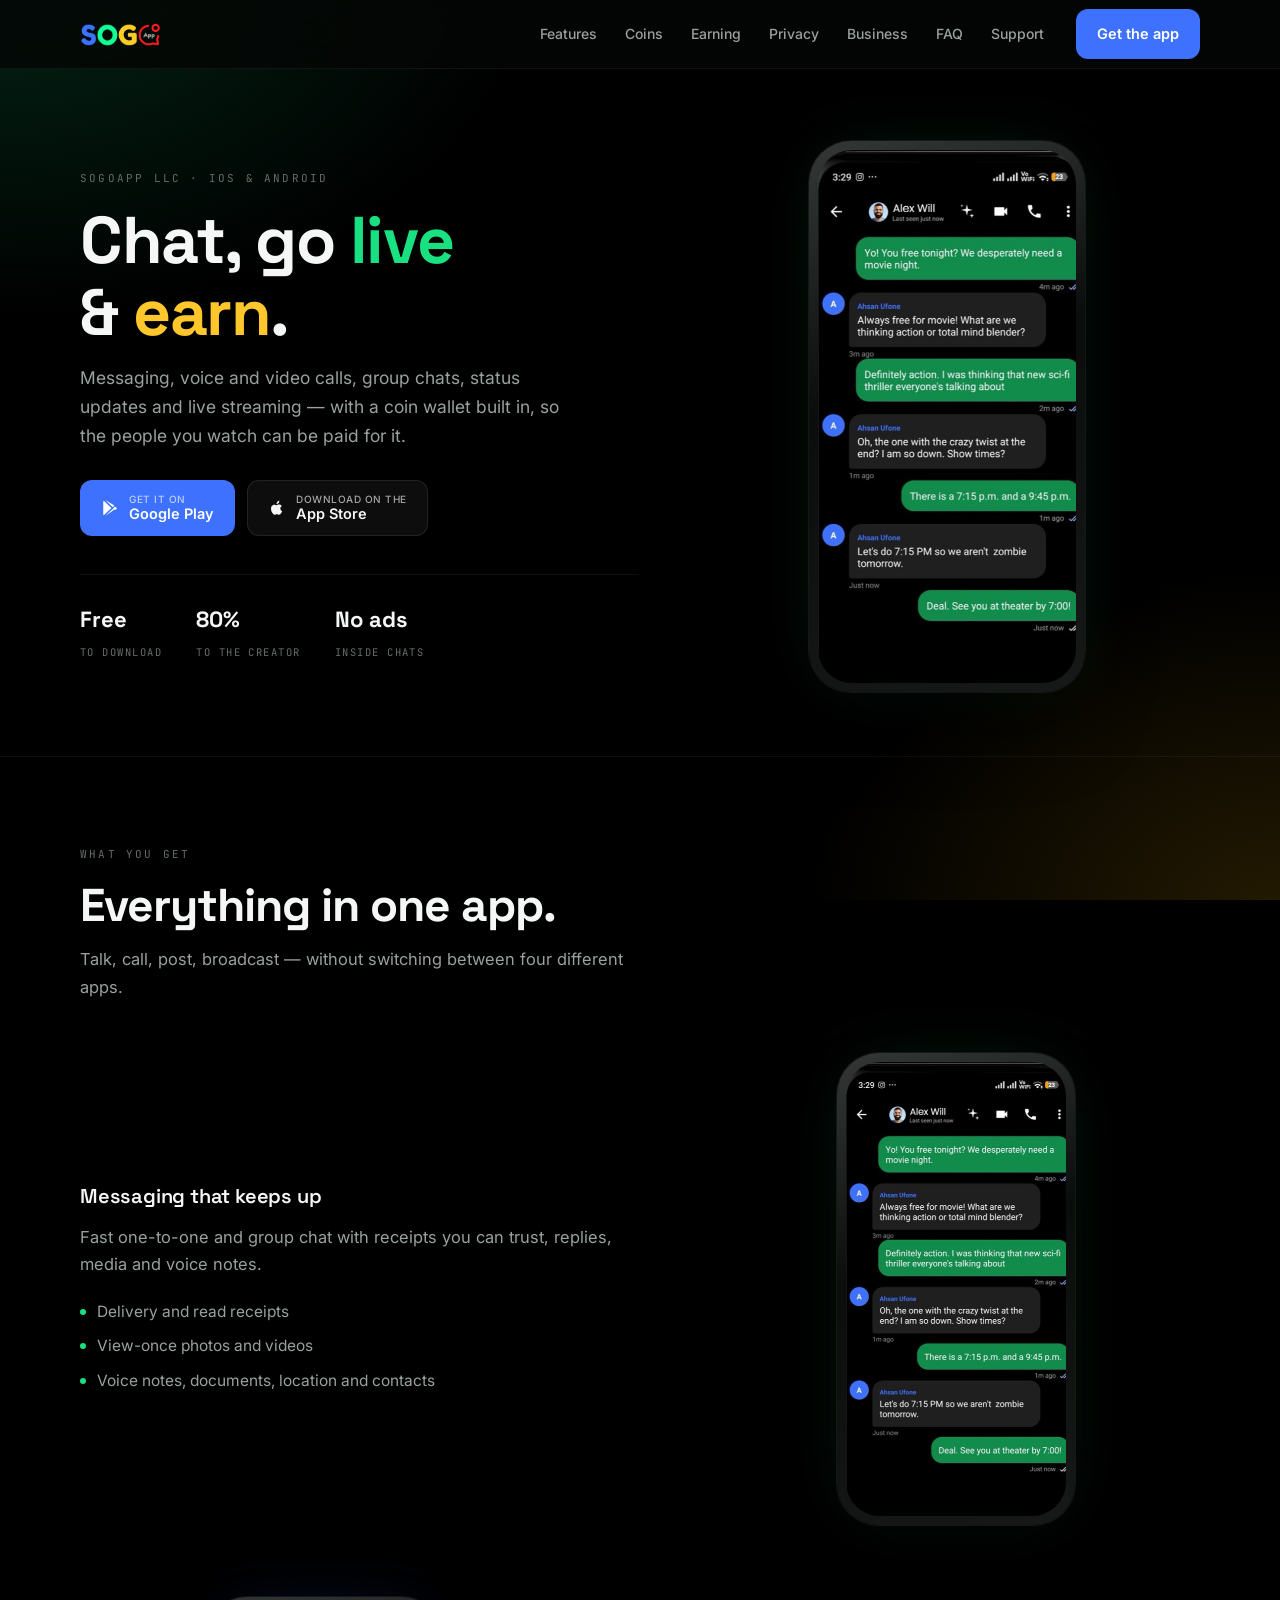
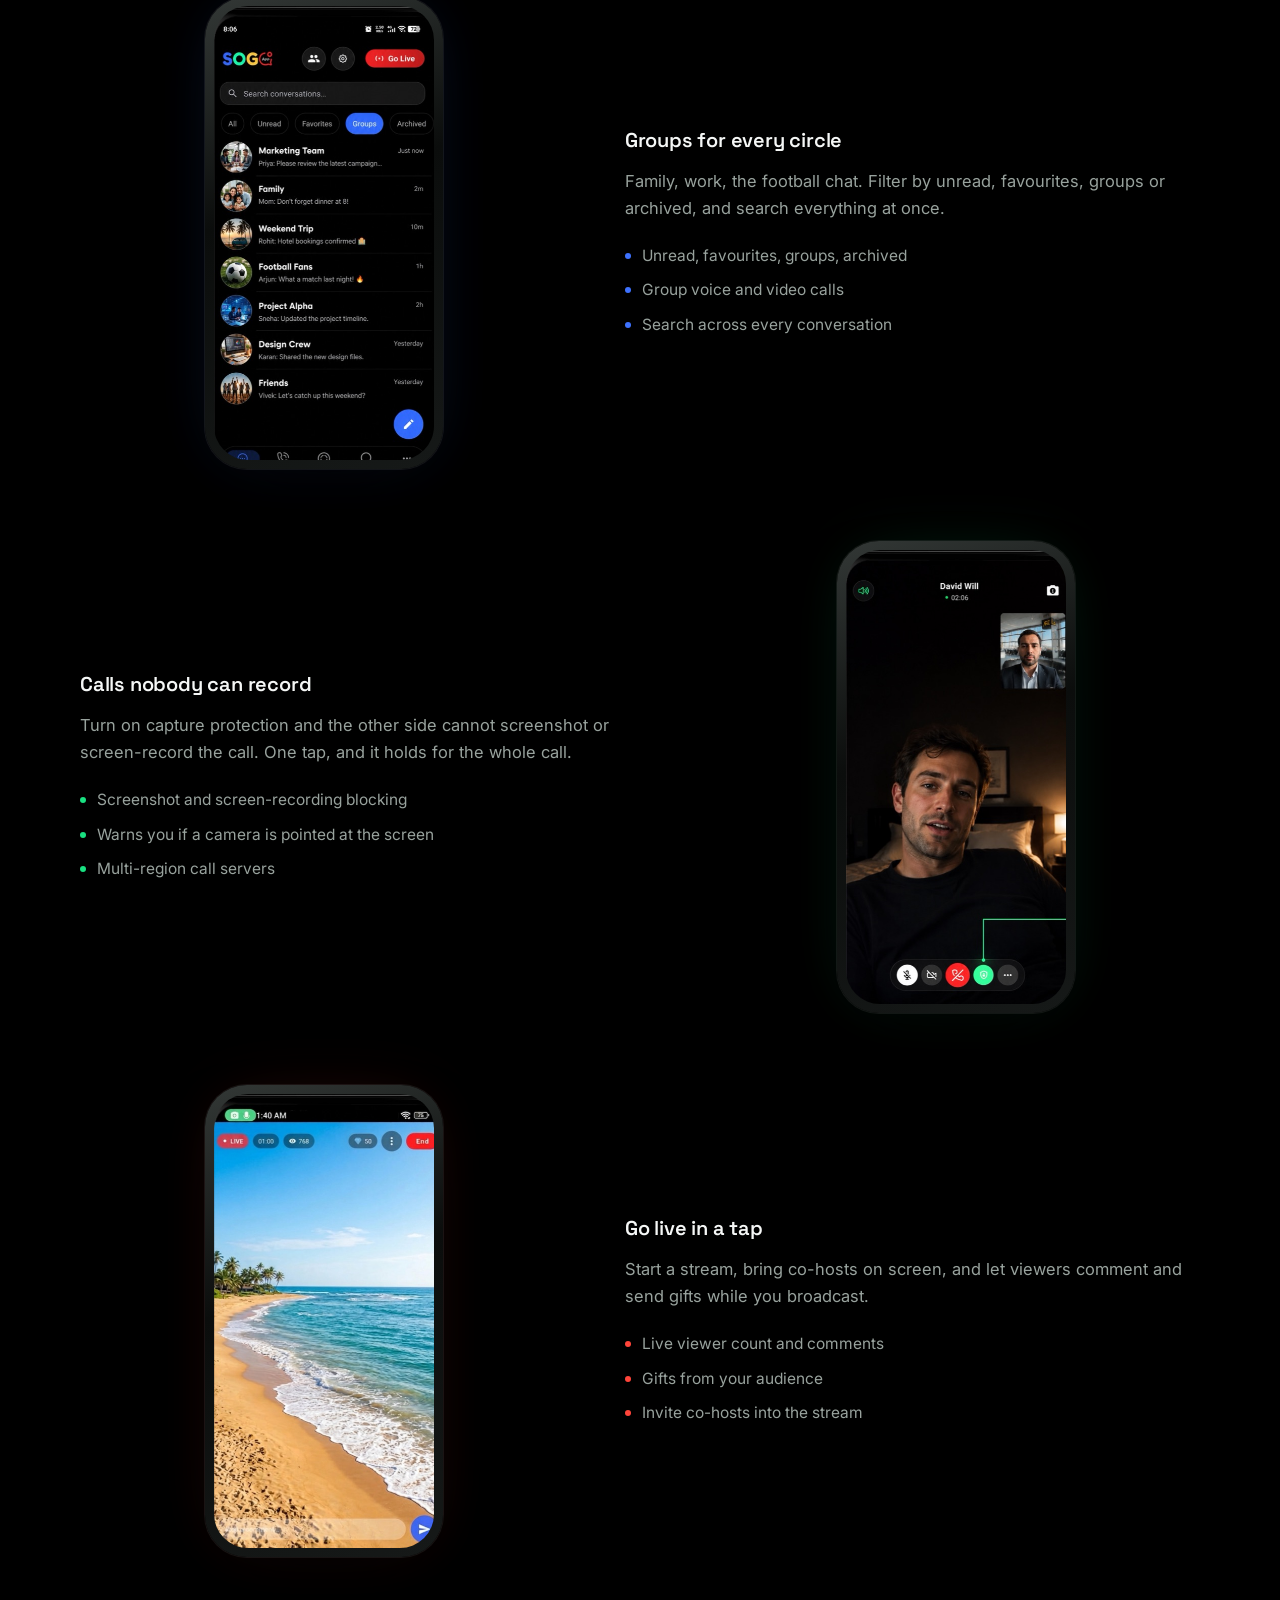
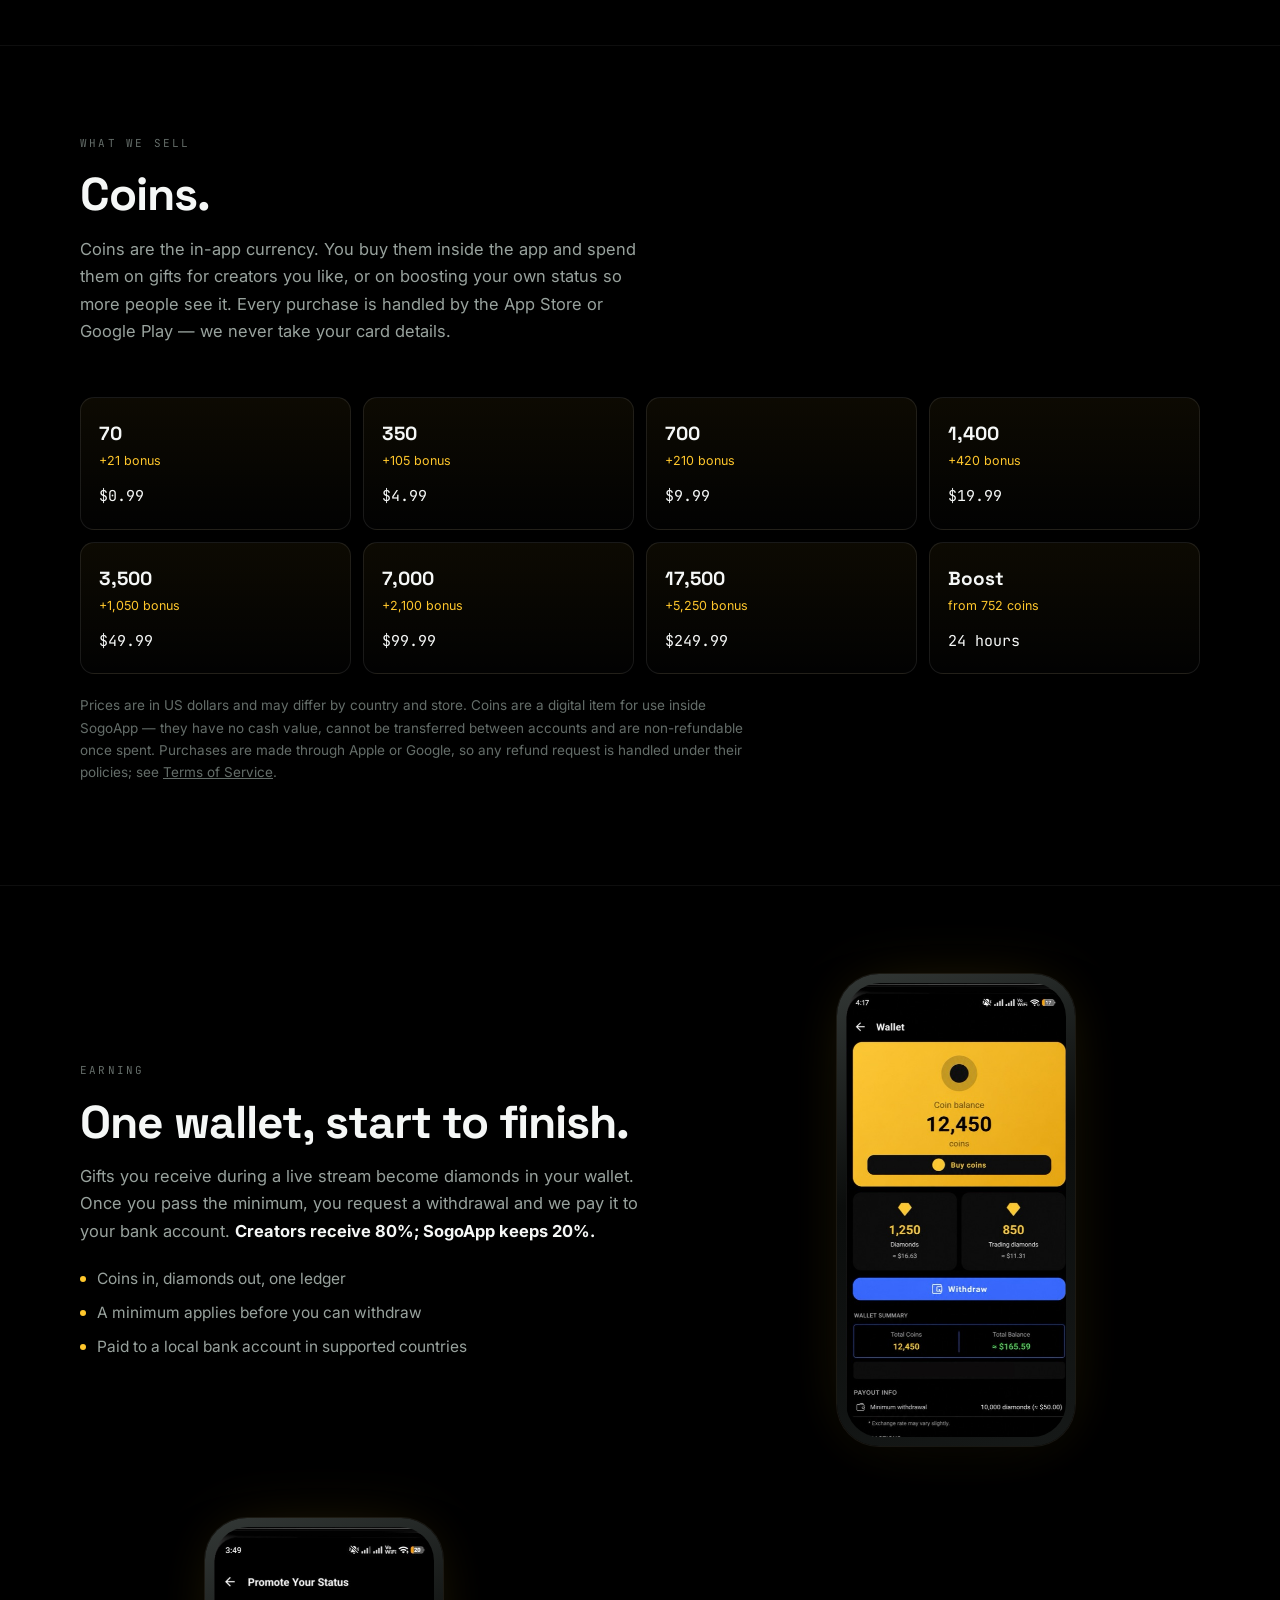
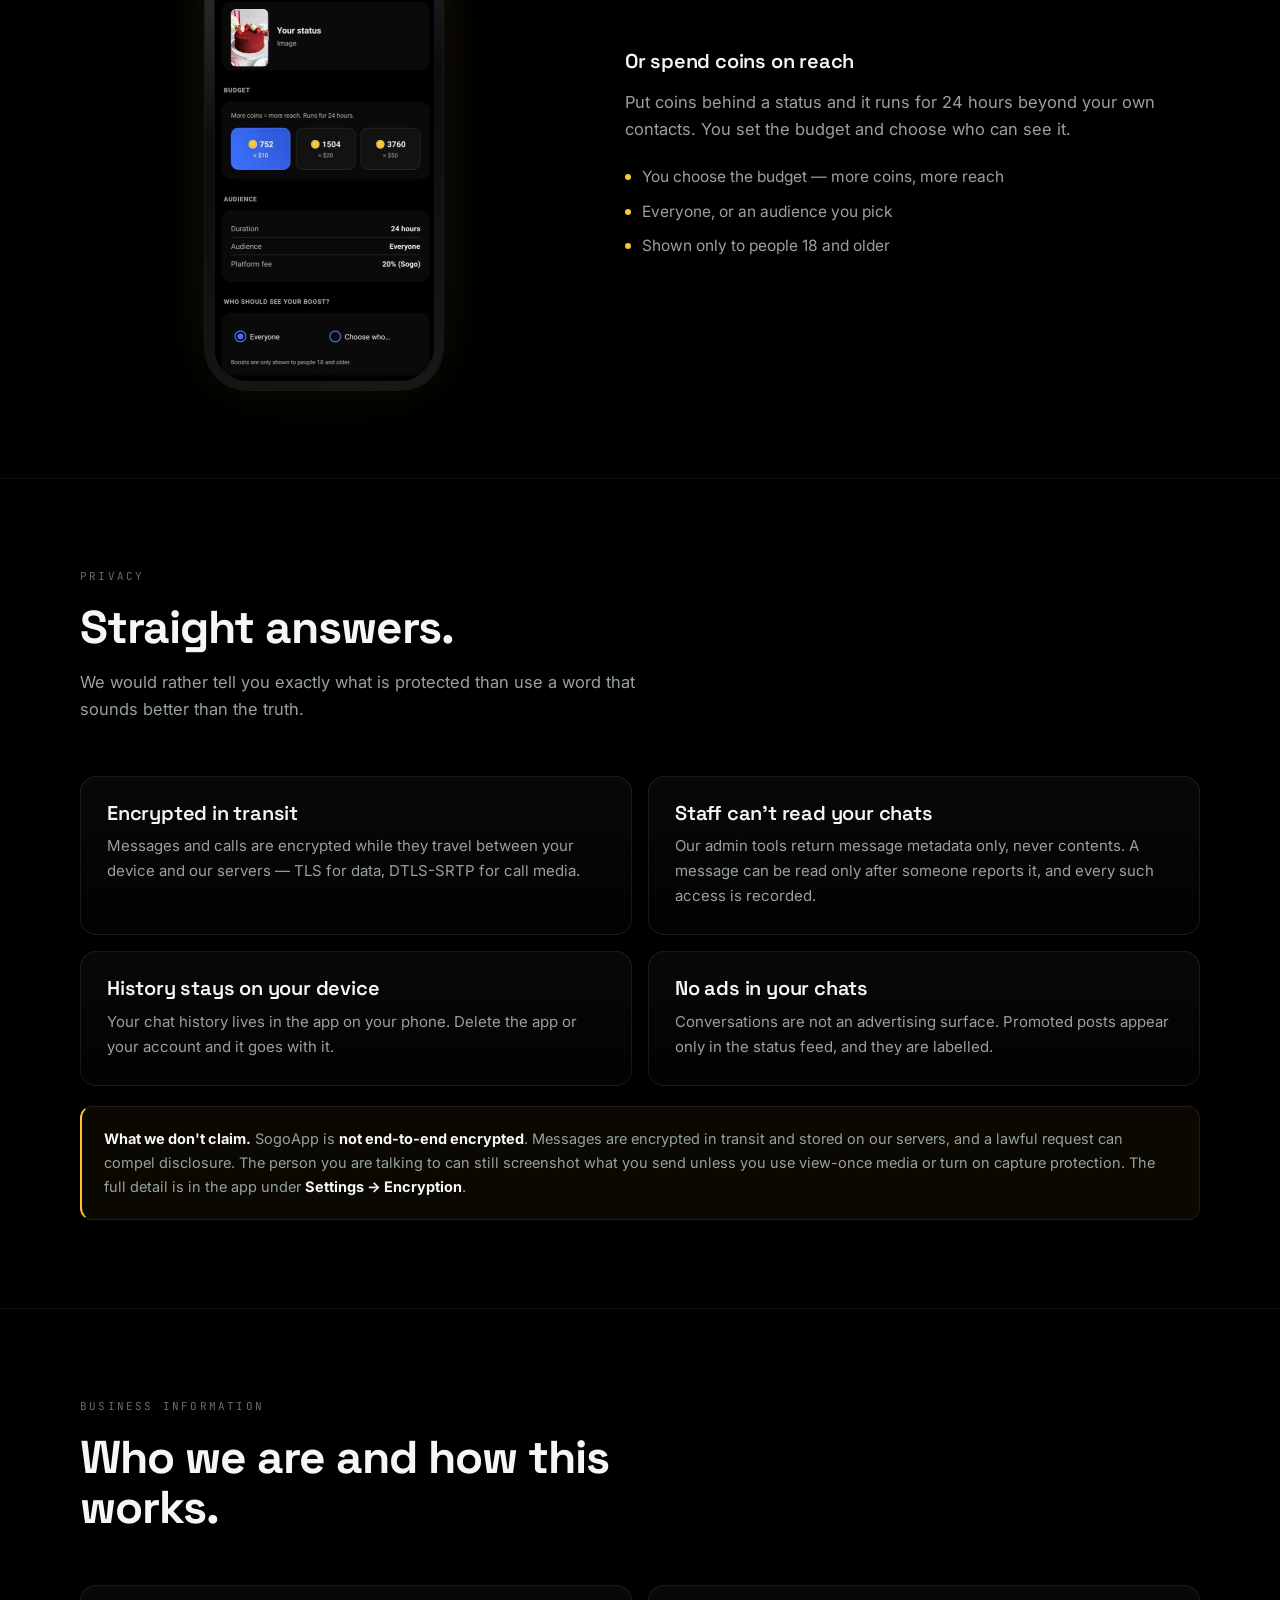
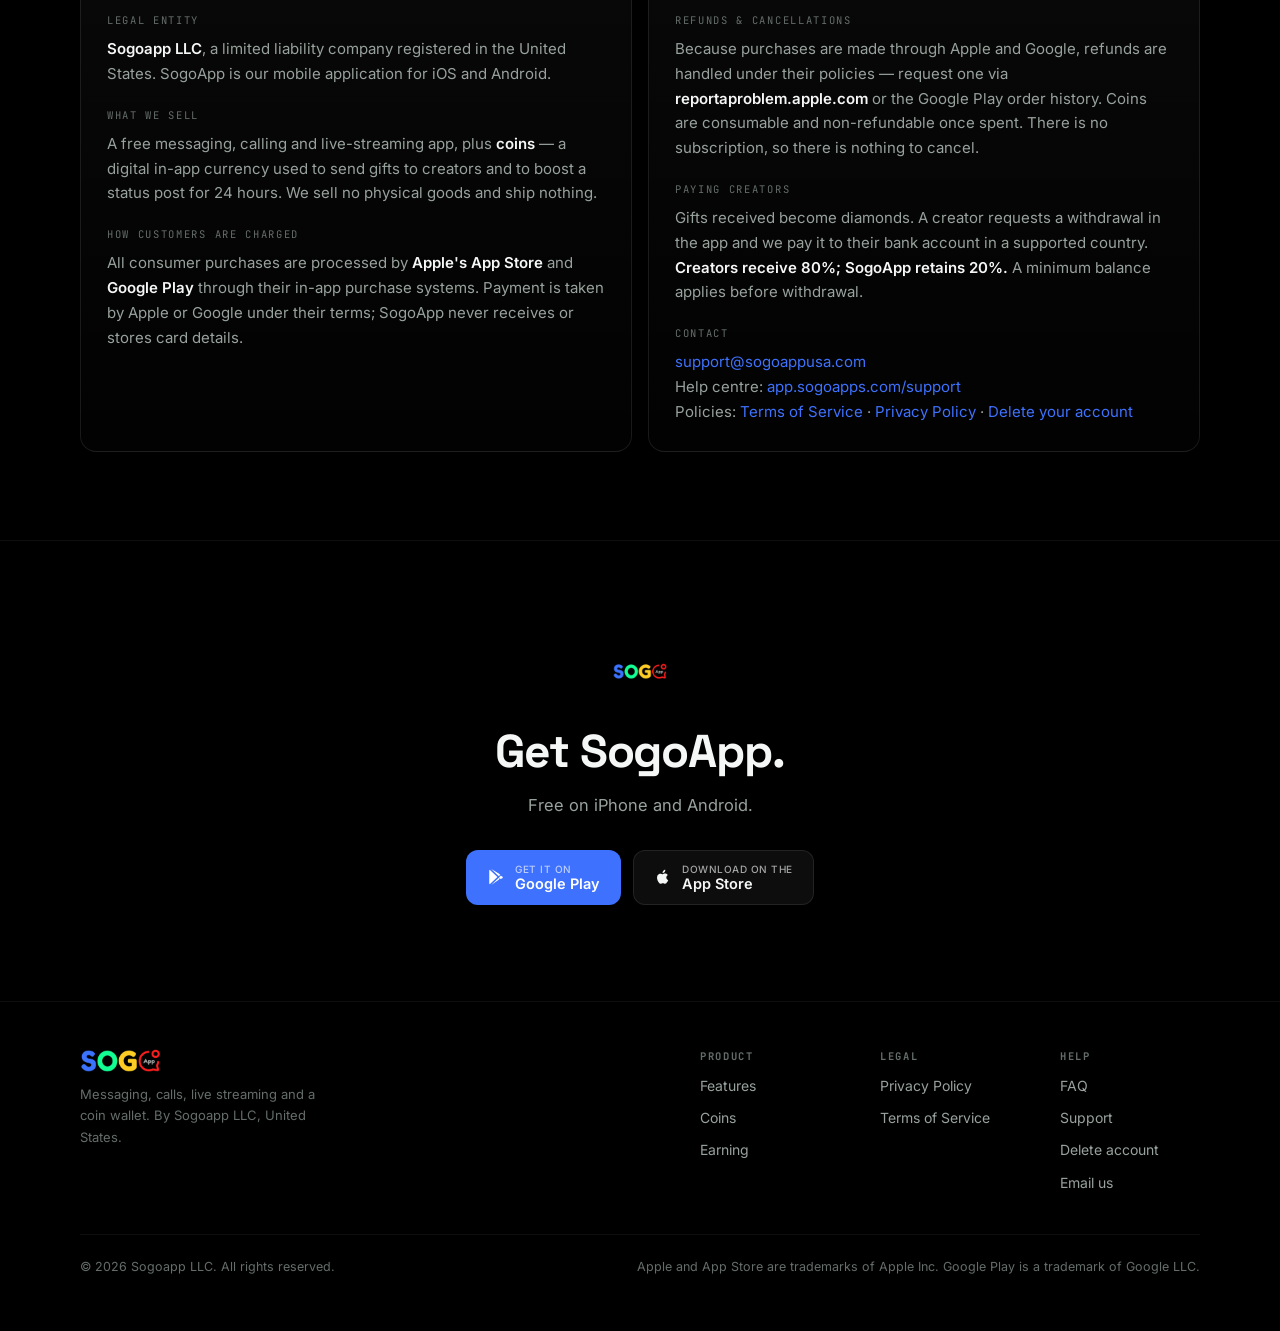
==== commit 191485be: "faq/: public Help Center & FAQ (all 12 app categories + 7 new: What's New, Discover & Reels, Comment" ====
--- a/index.html
+++ b/index.html
@@ -25,7 +25,7 @@
     <a class="brand" href="index.html" aria-label="SogoApp"><img src="assets/wordmark.png" alt="SogoApp"></a>
     <nav class="nav-links">
       <a href="#features">Features</a><a href="#coins">Coins</a><a href="#earn">Earning</a>
-      <a href="#privacy">Privacy</a><a href="#business">Business</a><a href="support">Support</a>
+      <a href="#privacy">Privacy</a><a href="#business">Business</a><a href="faq/">FAQ</a><a href="support">Support</a>
     </nav>
     <a class="btn btn-p" href="#get">Get the app</a>
   </div>
@@ -229,7 +229,7 @@
         <p>Messaging, calls, live streaming and a coin wallet. By Sogoapp LLC, United States.</p></a>
       <div class="fc"><strong>Product</strong><a href="#features">Features</a><a href="#coins">Coins</a><a href="#earn">Earning</a></div>
       <div class="fc"><strong>Legal</strong><a href="privacy-policy">Privacy Policy</a><a href="terms-of-service">Terms of Service</a></div>
-      <div class="fc"><strong>Help</strong><a href="support">Support</a><a href="delete-account">Delete account</a><a href="mailto:support@sogoappusa.com">Email us</a></div>
+      <div class="fc"><strong>Help</strong><a href="faq/">FAQ</a><a href="support">Support</a><a href="delete-account">Delete account</a><a href="mailto:support@sogoappusa.com">Email us</a></div>
     </div>
     <div class="legal">
       <span>© <span id="yr">2026</span> Sogoapp LLC. All rights reserved.</span>
